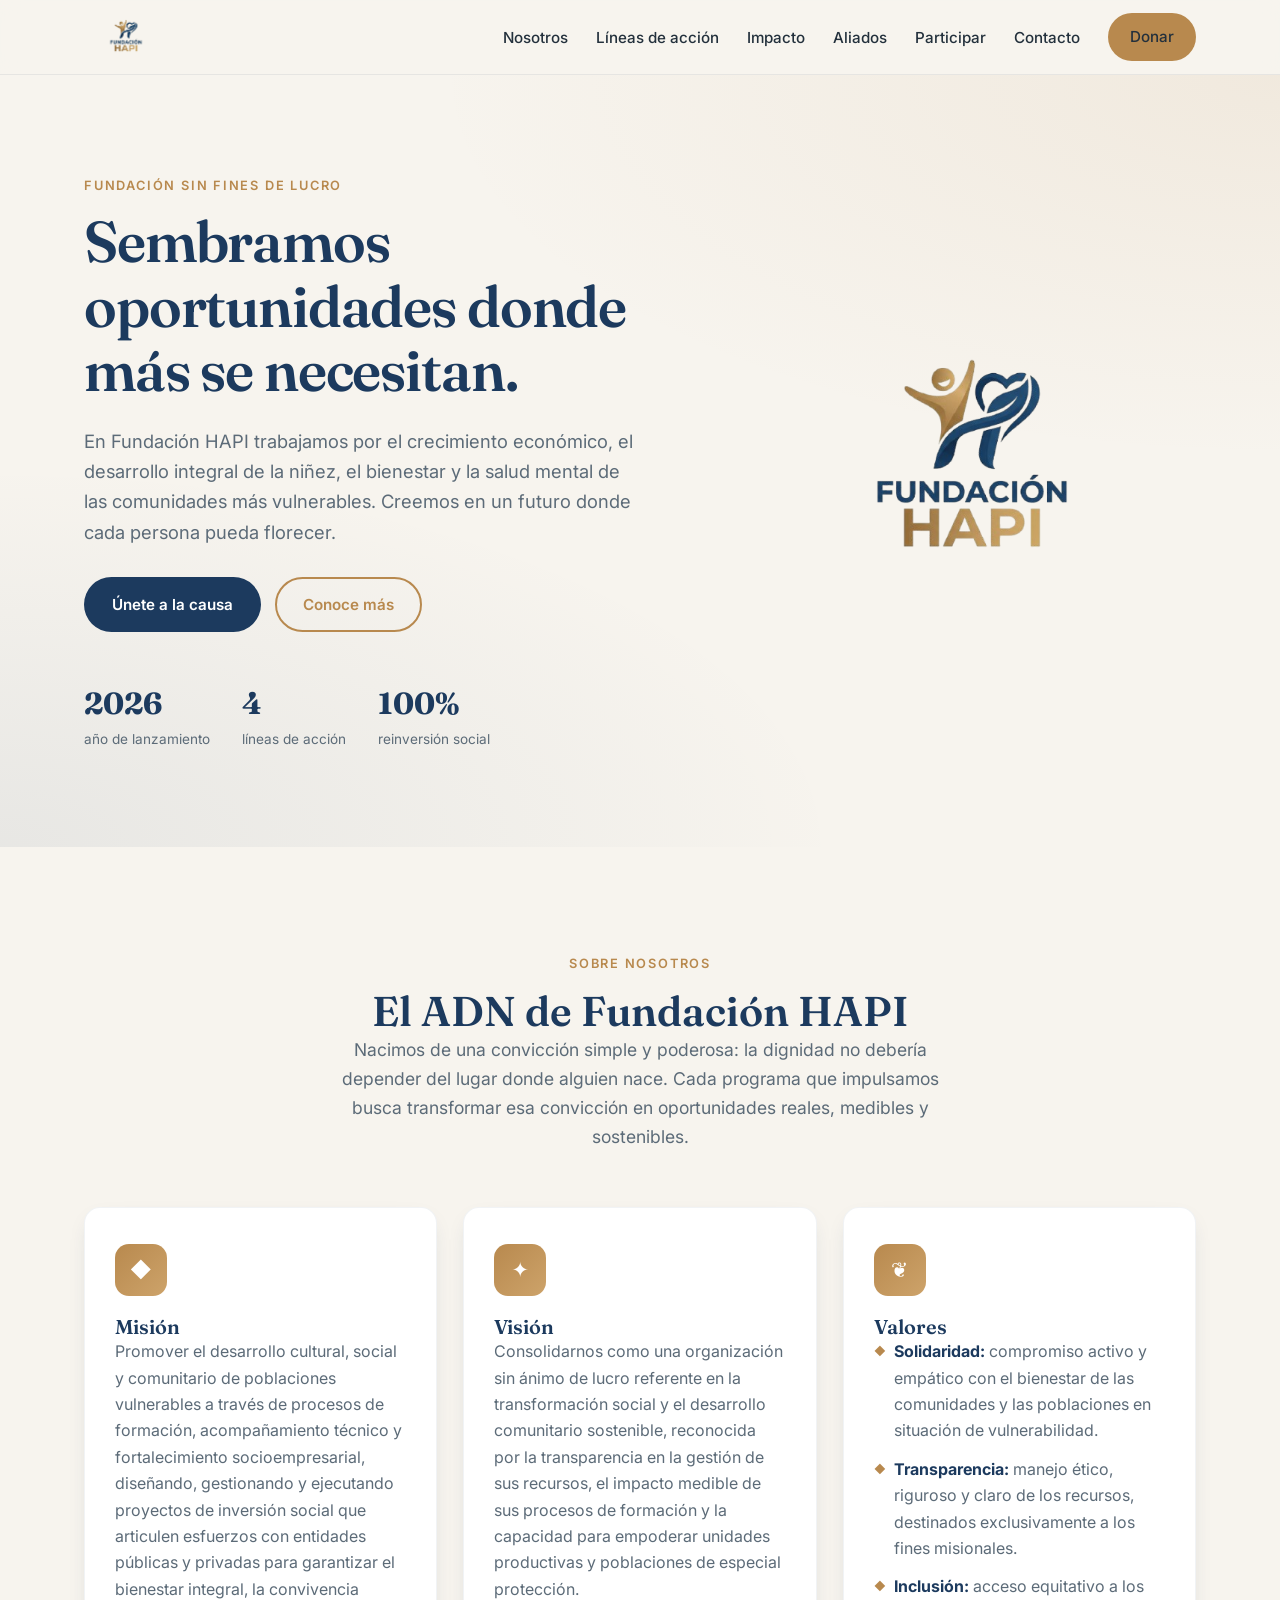
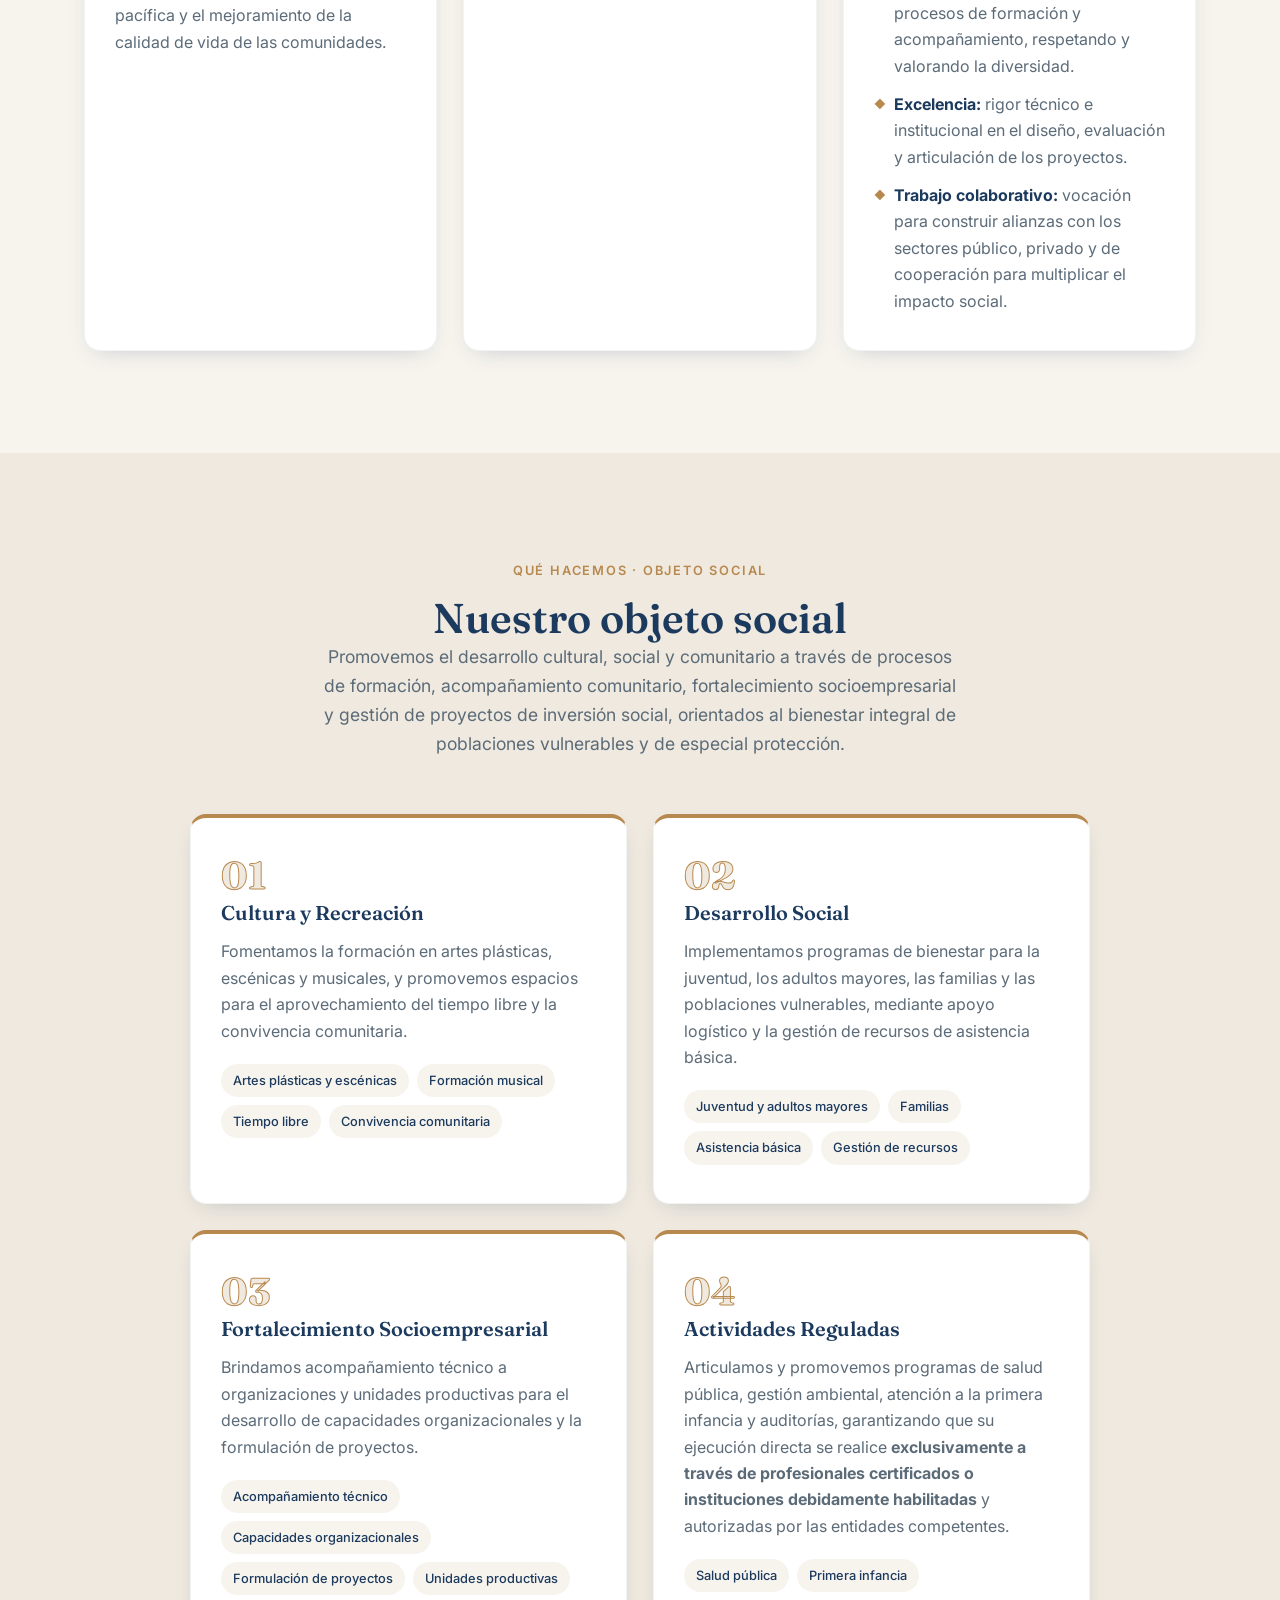
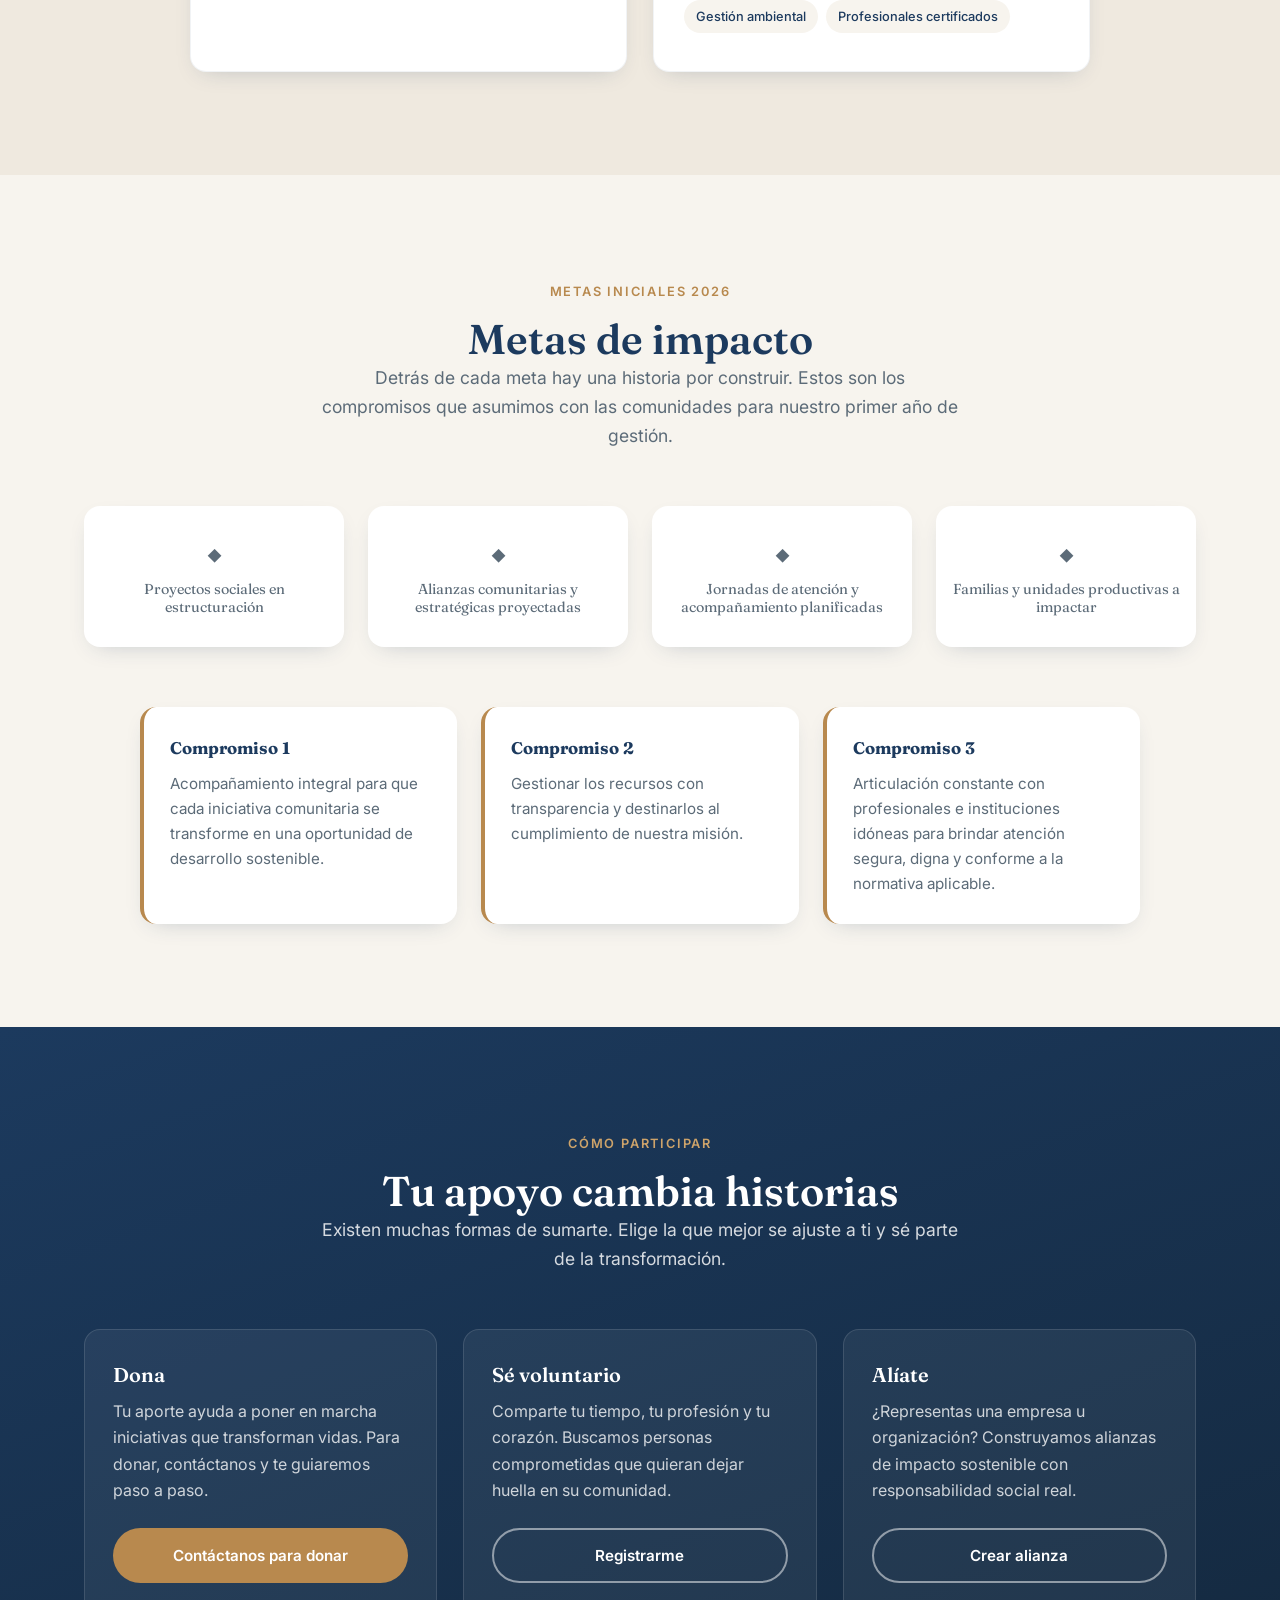
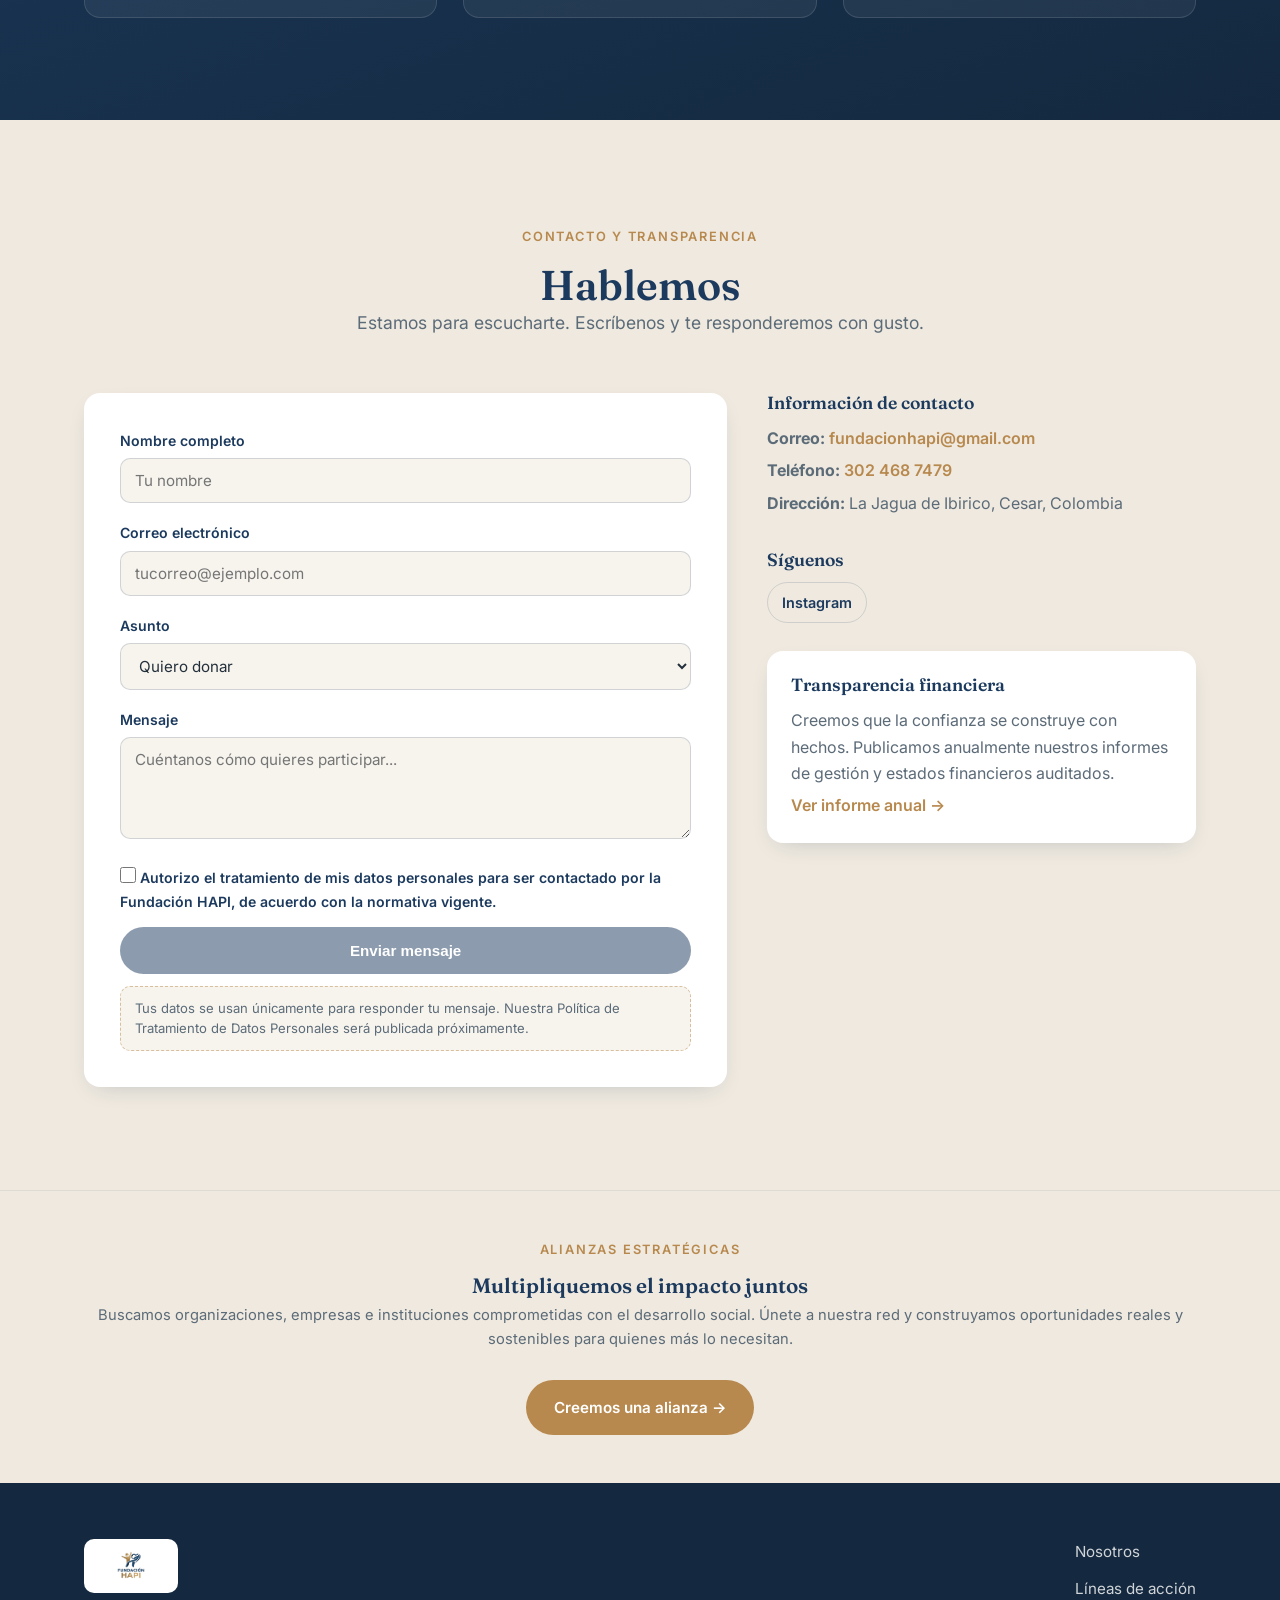
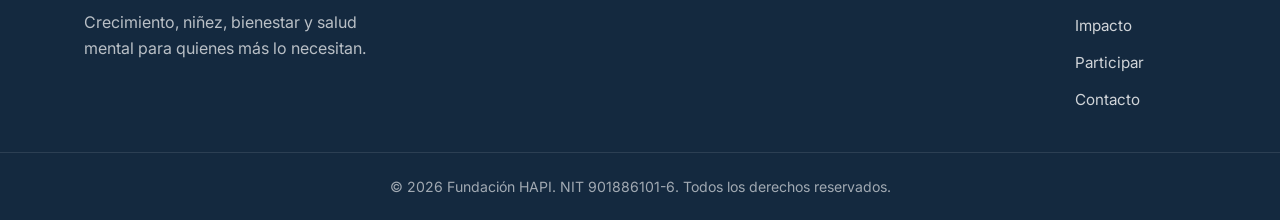
==== index.html @ 80175d39 "Franja legal con NIT; enlaces a politica de datos pausados hasta validacion" ====
<!DOCTYPE html>
<html lang="es">
<head>
  <meta charset="UTF-8" />
  <meta name="viewport" content="width=device-width, initial-scale=1.0" />
  <title>Fundación HAPI — Crecimiento, niñez, integridad y salud mental</title>
  <meta name="description" content="Fundación HAPI impulsa el crecimiento económico, el desarrollo integral infantil, la integridad y la salud mental de las poblaciones más vulnerables." />
  <link rel="icon" type="image/png" href="assets/logo.png" />
  <link rel="preconnect" href="https://fonts.googleapis.com" />
  <link rel="preconnect" href="https://fonts.gstatic.com" crossorigin />
  <link href="https://fonts.googleapis.com/css2?family=Fraunces:opsz,wght@9..144,400;9..144,600;9..144,700&family=Inter:wght@400;500;600;700&display=swap" rel="stylesheet" />
  <link rel="stylesheet" href="styles.css" />
</head>
<body>

  <!-- ===== HEADER / NAV ===== -->
  <header class="site-header" id="top">
    <div class="container nav-wrap">
      <a href="#top" class="brand">
        <img src="assets/logo.png" alt="Fundación HAPI" class="brand-logo" />
      </a>
      <nav class="nav" aria-label="Navegación principal">
        <button class="nav-toggle" aria-label="Abrir menú" aria-expanded="false">
          <span></span><span></span><span></span>
        </button>
        <ul class="nav-list">
          <li><a href="#nosotros">Nosotros</a></li>
          <li><a href="#lineas">Líneas de acción</a></li>
          <li><a href="#impacto">Impacto</a></li>
          <li><a href="#aliados">Aliados</a></li>
          <li><a href="#participar">Participar</a></li>
          <li><a href="#contacto">Contacto</a></li>
          <li><a href="#participar" class="btn btn-gold btn-sm">Donar</a></li>
        </ul>
      </nav>
    </div>
  </header>

  <!-- ===== HERO ===== -->
  <section class="hero">
    <div class="container hero-inner">
      <div class="hero-text">
        <span class="eyebrow">Fundación sin fines de lucro</span>
        <h1>Sembramos oportunidades donde más se necesitan.</h1>
        <p class="hero-sub">
          En Fundación HAPI trabajamos por el crecimiento económico, el desarrollo
          integral de la niñez, el bienestar y la salud mental de las comunidades
          más vulnerables. Creemos en un futuro donde cada persona pueda florecer.
        </p>
        <div class="hero-cta">
          <a href="#participar" class="btn btn-navy">Únete a la causa</a>
          <a href="#lineas" class="btn btn-outline-gold">Conoce más</a>
        </div>
        <div class="hero-badges">
          <div><strong>2026</strong><span>año de lanzamiento</span></div>
          <div><strong>4</strong><span>líneas de acción</span></div>
          <div><strong>100%</strong><span>reinversión social</span></div>
        </div>
      </div>
      <div class="hero-visual">
        <div class="hero-logo-card">
          <img src="assets/logo.png" alt="Logo Fundación HAPI" />
        </div>
      </div>
    </div>
  </section>

  <!-- ===== SOBRE NOSOTROS ===== -->
  <section class="section" id="nosotros">
    <div class="container">
      <div class="section-head">
        <span class="eyebrow">Sobre nosotros</span>
        <h2>El ADN de Fundación HAPI</h2>
        <p class="lead">
          Nacimos de una convicción simple y poderosa: la dignidad no debería depender
          del lugar donde alguien nace. Cada programa que impulsamos busca transformar
          esa convicción en oportunidades reales, medibles y sostenibles.
        </p>
      </div>

      <div class="mv-grid">
        <article class="mv-card">
          <div class="mv-icon">◆</div>
          <h3>Misión</h3>
          <p>
            Promover el desarrollo cultural, social y comunitario de poblaciones
            vulnerables a través de procesos de formación, acompañamiento técnico y
            fortalecimiento socioempresarial, diseñando, gestionando y ejecutando
            proyectos de inversión social que articulen esfuerzos con entidades públicas
            y privadas para garantizar el bienestar integral, la convivencia pacífica y
            el mejoramiento de la calidad de vida de las comunidades.
          </p>
        </article>
        <article class="mv-card">
          <div class="mv-icon">✦</div>
          <h3>Visión</h3>
          <p>
            Consolidarnos como una organización sin ánimo de lucro referente en la
            transformación social y el desarrollo comunitario sostenible, reconocida por
            la transparencia en la gestión de sus recursos, el impacto medible de sus
            procesos de formación y la capacidad para empoderar unidades productivas y
            poblaciones de especial protección.
          </p>
        </article>
        <article class="mv-card">
          <div class="mv-icon">❦</div>
          <h3>Valores</h3>
          <ul class="values-list">
            <li><strong>Solidaridad:</strong> compromiso activo y empático con el bienestar de las comunidades y las poblaciones en situación de vulnerabilidad.</li>
            <li><strong>Transparencia:</strong> manejo ético, riguroso y claro de los recursos, destinados exclusivamente a los fines misionales.</li>
            <li><strong>Inclusión:</strong> acceso equitativo a los procesos de formación y acompañamiento, respetando y valorando la diversidad.</li>
            <li><strong>Excelencia:</strong> rigor técnico e institucional en el diseño, evaluación y articulación de los proyectos.</li>
            <li><strong>Trabajo colaborativo:</strong> vocación para construir alianzas con los sectores público, privado y de cooperación para multiplicar el impacto social.</li>
          </ul>
        </article>
      </div>
    </div>
  </section>

  <!-- ===== LÍNEAS DE ACCIÓN ===== -->
  <section class="section section-alt" id="lineas">
    <div class="container">
      <div class="section-head">
        <span class="eyebrow">Qué hacemos · Objeto social</span>
        <h2>Nuestro objeto social</h2>
        <p class="lead">
          Promovemos el desarrollo cultural, social y comunitario a través de procesos
          de formación, acompañamiento comunitario, fortalecimiento socioempresarial y
          gestión de proyectos de inversión social, orientados al bienestar integral de
          poblaciones vulnerables y de especial protección.
        </p>
      </div>

      <div class="lines-grid lines-grid-2">
        <article class="line-card">
          <div class="line-num">01</div>
          <h3>Cultura y Recreación</h3>
          <p>
            Fomentamos la formación en artes plásticas, escénicas y musicales, y
            promovemos espacios para el aprovechamiento del tiempo libre y la
            convivencia comunitaria.
          </p>
          <ul class="line-tags">
            <li>Artes plásticas y escénicas</li>
            <li>Formación musical</li>
            <li>Tiempo libre</li>
            <li>Convivencia comunitaria</li>
          </ul>
        </article>

        <article class="line-card">
          <div class="line-num">02</div>
          <h3>Desarrollo Social</h3>
          <p>
            Implementamos programas de bienestar para la juventud, los adultos mayores,
            las familias y las poblaciones vulnerables, mediante apoyo logístico y la
            gestión de recursos de asistencia básica.
          </p>
          <ul class="line-tags">
            <li>Juventud y adultos mayores</li>
            <li>Familias</li>
            <li>Asistencia básica</li>
            <li>Gestión de recursos</li>
          </ul>
        </article>

        <article class="line-card">
          <div class="line-num">03</div>
          <h3>Fortalecimiento Socioempresarial</h3>
          <p>
            Brindamos acompañamiento técnico a organizaciones y unidades productivas para
            el desarrollo de capacidades organizacionales y la formulación de proyectos.
          </p>
          <ul class="line-tags">
            <li>Acompañamiento técnico</li>
            <li>Capacidades organizacionales</li>
            <li>Formulación de proyectos</li>
            <li>Unidades productivas</li>
          </ul>
        </article>

        <article class="line-card">
          <div class="line-num">04</div>
          <h3>Actividades Reguladas</h3>
          <p>
            Articulamos y promovemos programas de salud pública, gestión ambiental,
            atención a la primera infancia y auditorías, garantizando que su ejecución
            directa se realice <strong>exclusivamente a través de profesionales
            certificados o instituciones debidamente habilitadas</strong> y autorizadas
            por las entidades competentes.
          </p>
          <ul class="line-tags">
            <li>Salud pública</li>
            <li>Primera infancia</li>
            <li>Gestión ambiental</li>
            <li>Profesionales certificados</li>
          </ul>
        </article>
      </div>

    </div>
  </section>

  <!-- ===== IMPACTO Y TESTIMONIOS ===== -->
  <section class="section" id="impacto">
    <div class="container">
      <div class="section-head">
        <span class="eyebrow">Metas iniciales 2026</span>
        <h2>Metas de impacto</h2>
        <p class="lead">
          Detrás de cada meta hay una historia por construir. Estos son los compromisos
          que asumimos con las comunidades para nuestro primer año de gestión.
        </p>
      </div>

      <div class="metrics goals">
        <div class="metric goal">
          <span class="goal-mark">◆</span>
          <span class="goal-text">Proyectos sociales en estructuración</span>
        </div>
        <div class="metric goal">
          <span class="goal-mark">◆</span>
          <span class="goal-text">Alianzas comunitarias y estratégicas proyectadas</span>
        </div>
        <div class="metric goal">
          <span class="goal-mark">◆</span>
          <span class="goal-text">Jornadas de atención y acompañamiento planificadas</span>
        </div>
        <div class="metric goal">
          <span class="goal-mark">◆</span>
          <span class="goal-text">Familias y unidades productivas a impactar</span>
        </div>
      </div>

      <div class="capacity-grid capacity-grid-3 commit-grid">
        <div class="capacity-card">
          <h4>Compromiso 1</h4>
          <p>Acompañamiento integral para que cada iniciativa comunitaria se transforme en una oportunidad de desarrollo sostenible.</p>
        </div>
        <div class="capacity-card">
          <h4>Compromiso 2</h4>
          <p>Gestionar los recursos con transparencia y destinarlos al cumplimiento de nuestra misión.</p>
        </div>
        <div class="capacity-card">
          <h4>Compromiso 3</h4>
          <p>Articulación constante con profesionales e instituciones idóneas para brindar atención segura, digna y conforme a la normativa aplicable.</p>
        </div>
      </div>
    </div>
  </section>

  <!-- ===== CÓMO PARTICIPAR ===== -->
  <section class="section section-navy" id="participar">
    <div class="container">
      <div class="section-head section-head-light">
        <span class="eyebrow eyebrow-light">Cómo participar</span>
        <h2>Tu apoyo cambia historias</h2>
        <p class="lead lead-light">
          Existen muchas formas de sumarte. Elige la que mejor se ajuste a ti y sé
          parte de la transformación.
        </p>
      </div>

      <div class="participate-grid">
        <article class="part-card">
          <h3>Dona</h3>
          <p>Tu aporte ayuda a poner en marcha iniciativas que transforman vidas. Para donar, contáctanos y te guiaremos paso a paso.</p>
          <a href="#contacto" class="btn btn-gold btn-block">Contáctanos para donar</a>
        </article>
        <article class="part-card">
          <h3>Sé voluntario</h3>
          <p>Comparte tu tiempo, tu profesión y tu corazón. Buscamos personas comprometidas que quieran dejar huella en su comunidad.</p>
          <a href="#contacto" class="btn btn-outline-light btn-block">Registrarme</a>
        </article>
        <article class="part-card">
          <h3>Alíate</h3>
          <p>¿Representas una empresa u organización? Construyamos alianzas de impacto sostenible con responsabilidad social real.</p>
          <a href="#contacto" class="btn btn-outline-light btn-block">Crear alianza</a>
        </article>
      </div>
    </div>
  </section>

  <!-- ===== CONTACTO Y TRANSPARENCIA ===== -->
  <section class="section section-alt" id="contacto">
    <div class="container">
      <div class="section-head">
        <span class="eyebrow">Contacto y transparencia</span>
        <h2>Hablemos</h2>
        <p class="lead">
          Estamos para escucharte. Escríbenos y te responderemos con gusto.
        </p>
      </div>

      <div class="contact-grid">
        <form class="contact-form" id="contactForm" action="https://formsubmit.co/fundacionhapi@gmail.com" method="POST" onsubmit="return handleSubmit(event)">
          <input type="hidden" name="_subject" value="Nuevo mensaje desde fundacionhapi.com" />
          <input type="hidden" name="_captcha" value="false" />
          <input type="hidden" name="_template" value="table" />
          <div class="field">
            <label for="nombre">Nombre completo</label>
            <input type="text" id="nombre" name="nombre" required placeholder="Tu nombre" />
          </div>
          <div class="field">
            <label for="email">Correo electrónico</label>
            <input type="email" id="email" name="email" required placeholder="tucorreo@ejemplo.com" />
          </div>
          <div class="field">
            <label for="asunto">Asunto</label>
            <select id="asunto" name="asunto">
              <option>Quiero donar</option>
              <option>Quiero ser voluntario</option>
              <option>Propuesta de alianza</option>
              <option>Información general</option>
            </select>
          </div>
          <div class="field">
            <label for="mensaje">Mensaje</label>
            <textarea id="mensaje" name="mensaje" rows="4" required placeholder="Cuéntanos cómo quieres participar..."></textarea>
          </div>
          <div class="field consent">
            <label class="consent-label">
              <input type="checkbox" id="acepto" name="acepto" required />
              <span>Autorizo el tratamiento de mis datos personales para ser contactado por la Fundación HAPI, de acuerdo con la normativa vigente.</span>
            </label>
          </div>
          <button type="submit" id="submitBtn" class="btn btn-navy btn-block" disabled>Enviar mensaje</button>
          <p class="policy-pending">Tus datos se usan únicamente para responder tu mensaje. Nuestra Política de Tratamiento de Datos Personales será publicada próximamente.</p>
          <p class="form-note" id="formNote" hidden>¡Gracias! Hemos recibido tu mensaje y te contactaremos pronto.</p>
        </form>

        <aside class="contact-info">
          <div class="info-block">
            <h3>Información de contacto</h3>
            <p><strong>Correo:</strong> <a href="mailto:fundacionhapi@gmail.com" class="link-gold">fundacionhapi@gmail.com</a></p>
            <p><strong>Teléfono:</strong> <a href="tel:+573024687479" class="link-gold">302 468 7479</a></p>
            <p><strong>Dirección:</strong> La Jagua de Ibirico, Cesar, Colombia</p>
          </div>
          <div class="info-block">
            <h3>Síguenos</h3>
            <div class="social">
              <a href="https://www.instagram.com/fundacion.hapi" target="_blank" rel="noopener" aria-label="Instagram">Instagram</a>
            </div>
          </div>
          <div class="info-block info-transparency">
            <h3>Transparencia financiera</h3>
            <p>Creemos que la confianza se construye con hechos. Publicamos anualmente nuestros informes de gestión y estados financieros auditados.</p>
            <a href="#" class="link-gold">Ver informe anual →</a>
          </div>
        </aside>
      </div>
    </div>
  </section>

  <!-- ===== ALIADOS ===== -->
  <section class="allies" id="aliados">
    <div class="container">
      <div class="allies-head">
        <span class="eyebrow">Alianzas estratégicas</span>
        <h2>Multipliquemos el impacto juntos</h2>
        <p>Buscamos organizaciones, empresas e instituciones comprometidas con el desarrollo social. Únete a nuestra red y construyamos oportunidades reales y sostenibles para quienes más lo necesitan.</p>
      </div>

      <div class="allies-invite-cta">
        <a href="#contacto" class="btn btn-gold">Creemos una alianza →</a>
      </div>

      <!--
        ===== FASE 2 · RED DE ALIADOS =====
        Activar SOLO cuando exista al menos un convenio formalizado con autorización de
        uso de marca por escrito. Para activar: (1) borra este comentario dejando el
        contenido visible, (2) en .allies-head restaura antetítulo "Alianzas e inversiones",
        título "Organizaciones aliadas" y el subtítulo descriptivo, (3) elimina el bloque
        .allies-invite-cta de arriba.

      <div class="allies-row">
        <a class="ally" href="https://www.instagram.com/inversionesfinted" target="_blank" rel="noopener">
          <div class="ally-logo"><img src="assets/finted.png" alt="Inversiones Finted" /></div>
          <span class="ally-name">Inversiones Finted</span>
          <span class="ally-role">Inversión y sostenibilidad financiera</span>
        </a>
        <div class="ally">
          <div class="ally-logo"><img src="assets/ninos-triunfantes.png" alt="Asociación Niños Triunfantes" /></div>
          <span class="ally-name">Asociación Niños Triunfantes</span>
          <span class="ally-role">Protección y desarrollo de la niñez</span>
        </div>
        <a class="ally" href="https://www.instagram.com/dilubioproducciones" target="_blank" rel="noopener">
          <div class="ally-logo"><img src="assets/dilubio.png" alt="Dilubio Producciones" /></div>
          <span class="ally-name">Dilubio Producciones</span>
          <span class="ally-role">Producción audiovisual</span>
        </a>
      </div>

      <p class="allies-cta">¿Tu empresa quiere ser parte? <a href="#contacto" class="link-gold">Creemos una alianza →</a></p>
      -->

    </div>
  </section>

  <!-- ===== FOOTER ===== -->
  <footer class="site-footer">
    <div class="container footer-inner">
      <div class="footer-brand">
        <img src="assets/logo.png" alt="Fundación HAPI" class="footer-logo" />
        <p>Crecimiento, niñez, bienestar y salud mental para quienes más lo necesitan.</p>
      </div>
      <div class="footer-links">
        <a href="#nosotros">Nosotros</a>
        <a href="#lineas">Líneas de acción</a>
        <a href="#impacto">Impacto</a>
        <a href="#participar">Participar</a>
        <a href="#contacto">Contacto</a>
      </div>
    </div>
    <div class="footer-bottom">
      <div class="container">
        <p>© <span id="year"></span> Fundación HAPI. NIT 901886101-6. Todos los derechos reservados.</p>
      </div>
    </div>
  </footer>

  <script src="script.js"></script>
</body>
</html>
---- styles.css ----
/* ===== Fundación HAPI — Hoja de estilos ===== */
:root {
  --navy: #1c3a5e;
  --navy-deep: #14293f;
  --gold: #b8894e;
  --gold-light: #cda36a;
  --cream: #f7f4ee;
  --cream-alt: #efe9df;
  --ink: #23303c;
  --muted: #5c6b78;
  --white: #ffffff;
  --radius: 16px;
  --radius-sm: 10px;
  --shadow: 0 18px 45px -20px rgba(28, 58, 94, 0.35);
  --shadow-sm: 0 8px 24px -12px rgba(28, 58, 94, 0.28);
  --max: 1160px;
  --sans: 'Inter', system-ui, sans-serif;
  --serif: 'Fraunces', Georgia, serif;
}

* { box-sizing: border-box; margin: 0; padding: 0; }
html { scroll-behavior: smooth; }
body {
  font-family: var(--sans);
  color: var(--ink);
  background: var(--cream);
  line-height: 1.65;
  -webkit-font-smoothing: antialiased;
}
img { max-width: 100%; display: block; }
a { color: inherit; text-decoration: none; }
.container { width: 100%; max-width: var(--max); margin: 0 auto; padding: 0 24px; }

/* ===== Tipografía ===== */
h1, h2, h3 { font-family: var(--serif); line-height: 1.12; color: var(--navy); font-weight: 600; }
h1 { font-size: clamp(2.2rem, 5vw, 3.6rem); letter-spacing: -0.02em; }
h2 { font-size: clamp(1.8rem, 3.5vw, 2.6rem); }
h3 { font-size: 1.25rem; }
.eyebrow {
  display: inline-block; font-family: var(--sans); font-weight: 600;
  font-size: 0.8rem; letter-spacing: 0.14em; text-transform: uppercase;
  color: var(--gold); margin-bottom: 14px;
}
.eyebrow-light { color: var(--gold-light); }
.lead { font-size: 1.1rem; color: var(--muted); max-width: 640px; margin: 0 auto; }
.lead-light { color: rgba(255,255,255,0.82); }

/* ===== Botones ===== */
.btn {
  display: inline-flex; align-items: center; justify-content: center; gap: 8px;
  padding: 13px 26px; border-radius: 999px; font-weight: 600; font-size: 0.95rem;
  cursor: pointer; border: 2px solid transparent; transition: transform .15s ease, box-shadow .2s ease, background .2s ease;
}
.btn:hover { transform: translateY(-2px); }
.btn-sm { padding: 9px 20px; font-size: 0.88rem; }
.btn-block { width: 100%; }
.btn-navy { background: var(--navy); color: #fff; }
.btn-navy:hover { background: var(--navy-deep); box-shadow: var(--shadow-sm); }
.btn-gold { background: var(--gold); color: #fff; }
.btn-gold:hover { background: var(--gold-light); box-shadow: var(--shadow-sm); }
.btn-outline-light { background: transparent; color: #fff; border-color: rgba(255,255,255,0.5); }
.btn-outline-light:hover { background: rgba(255,255,255,0.1); border-color: #fff; }
.btn-outline-gold { background: transparent; color: var(--gold); border-color: var(--gold); }
.btn-outline-gold:hover { background: rgba(184,137,78,0.1); border-color: var(--gold-light); color: var(--gold-light); }

/* ===== Header ===== */
.site-header {
  position: sticky; top: 0; z-index: 50;
  background: rgba(247, 244, 238, 0.9); backdrop-filter: blur(10px);
  border-bottom: 1px solid rgba(28,58,94,0.08);
}
.nav-wrap { display: flex; align-items: center; justify-content: space-between; height: 74px; }
.brand-logo { height: 46px; width: auto; }
.nav-list { list-style: none; display: flex; align-items: center; gap: 28px; }
.nav-list a { font-weight: 500; font-size: 0.95rem; color: var(--ink); transition: color .2s; }
.nav-list a:hover { color: var(--gold); }
.nav-toggle { display: none; flex-direction: column; gap: 5px; background: none; border: none; cursor: pointer; padding: 8px; }
.nav-toggle span { width: 24px; height: 2px; background: var(--navy); border-radius: 2px; transition: .3s; }

/* ===== Hero ===== */
.hero { padding: clamp(48px, 8vw, 96px) 0; background:
  radial-gradient(120% 90% at 100% 0%, rgba(184,137,78,0.10), transparent 55%),
  radial-gradient(120% 90% at 0% 100%, rgba(28,58,94,0.07), transparent 55%),
  var(--cream); }
.hero-inner { display: grid; grid-template-columns: 1.15fr 0.85fr; gap: 56px; align-items: center; }
.hero-sub { font-size: 1.15rem; color: var(--muted); margin: 22px 0 30px; max-width: 560px; }
.hero-cta { display: flex; gap: 14px; flex-wrap: wrap; }
.hero-badges { display: flex; gap: 32px; margin-top: 46px; flex-wrap: wrap; }
.hero-badges div { display: flex; flex-direction: column; }
.hero-badges strong { font-family: var(--serif); font-size: 1.9rem; color: var(--navy); }
.hero-badges span { font-size: 0.85rem; color: var(--muted); }
.hero-logo-card {
  background: transparent; padding: 10px; display: grid; place-items: center;
}
.hero-logo-card img { width: 118%; max-width: 118%; height: auto; }

/* ===== Secciones ===== */
.section { padding: clamp(56px, 8vw, 104px) 0; }
.section-alt { background: var(--cream-alt); }
.section-head { text-align: center; max-width: 760px; margin: 0 auto 56px; }
.section-head-light h2 { color: #fff; }

/* ===== Misión / Visión / Valores ===== */
.mv-grid { display: grid; grid-template-columns: repeat(3, 1fr); gap: 26px; }
.mv-card {
  background: #fff; border-radius: var(--radius); padding: 36px 30px;
  box-shadow: var(--shadow-sm); border: 1px solid rgba(28,58,94,0.06);
  transition: transform .2s ease;
}
.mv-card:hover { transform: translateY(-4px); }
.mv-icon {
  width: 52px; height: 52px; border-radius: 14px; display: grid; place-items: center;
  background: linear-gradient(135deg, var(--gold), var(--gold-light)); color: #fff;
  font-size: 1.3rem; margin-bottom: 20px;
}
.mv-card p { color: var(--muted); }
.values-list { list-style: none; display: flex; flex-direction: column; gap: 12px; }
.values-list li { color: var(--muted); padding-left: 20px; position: relative; }
.values-list li::before { content: '◆'; position: absolute; left: 0; color: var(--gold); font-size: 0.7rem; top: 4px; }
.values-list strong { color: var(--navy); }

/* ===== Líneas de acción ===== */
.lines-grid { display: grid; grid-template-columns: repeat(3, 1fr); gap: 26px; }
.lines-grid-2 { grid-template-columns: repeat(2, 1fr); max-width: 900px; margin: 0 auto; }
.line-card {
  background: #fff; border-radius: var(--radius); padding: 38px 30px;
  border: 1px solid rgba(28,58,94,0.06); box-shadow: var(--shadow-sm);
  border-top: 4px solid var(--gold); transition: transform .2s ease;
}
.line-card:hover { transform: translateY(-4px); }
.line-num { font-family: var(--serif); font-size: 2.4rem; color: var(--cream-alt); font-weight: 700; line-height: 1; margin-bottom: 8px; -webkit-text-stroke: 1px var(--gold); }
.line-card p { color: var(--muted); margin: 14px 0 20px; }
.line-tags { list-style: none; display: flex; flex-wrap: wrap; gap: 8px; }
.line-tags li { background: var(--cream); color: var(--navy); font-size: 0.8rem; font-weight: 500; padding: 6px 12px; border-radius: 999px; }

/* Capacidad jurídica/financiera */
.capacity { margin-top: 48px; }
.capacity-head { text-align: center; margin-bottom: 26px; }
.capacity-head h3 { font-size: 1.4rem; }
.capacity-grid { display: grid; grid-template-columns: repeat(2, 1fr); gap: 24px; max-width: 900px; margin: 0 auto; }
.capacity-grid-4 { grid-template-columns: repeat(4, 1fr); max-width: 1100px; }
.capacity-grid-3 { grid-template-columns: repeat(3, 1fr); max-width: 1000px; }
.commit-grid { margin-top: 26px; }
.goal { display: flex; flex-direction: column; align-items: center; justify-content: flex-start; gap: 4px; }
.goal-mark { font-size: 1.4rem; color: var(--gold); }
.goal-text { font-family: var(--serif); color: var(--navy); font-size: 1.05rem; line-height: 1.3; }
.capacity-card { background: #fff; border-radius: var(--radius); padding: 28px 26px; box-shadow: var(--shadow-sm); border-left: 4px solid var(--gold); }
.capacity-card h4 { font-family: var(--serif); color: var(--navy); font-size: 1.05rem; margin-bottom: 8px; }
.capacity-card p { color: var(--muted); font-size: 0.95rem; }
.capacity-card strong { color: var(--navy); }
@media (max-width: 900px) { .lines-grid-2, .capacity-grid-4 { grid-template-columns: 1fr 1fr; } }
@media (max-width: 640px) { .capacity-grid, .lines-grid-2, .capacity-grid-4 { grid-template-columns: 1fr; } }

/* ===== Métricas ===== */
.metrics { display: grid; grid-template-columns: repeat(4, 1fr); gap: 24px; margin-bottom: 60px; }
.metric { text-align: center; padding: 30px 16px; background: #fff; border-radius: var(--radius); box-shadow: var(--shadow-sm); }
.metric strong { display: block; font-family: var(--serif); font-size: 2.8rem; color: var(--gold); line-height: 1; }
.metric span { font-size: 0.9rem; color: var(--muted); margin-top: 8px; display: block; }

/* ===== Testimonios ===== */
.testimonials { display: grid; grid-template-columns: repeat(3, 1fr); gap: 26px; }
.testimonial { background: #fff; border-radius: var(--radius); padding: 32px; box-shadow: var(--shadow-sm); border-left: 4px solid var(--navy); }
.testimonial p { font-family: var(--serif); font-size: 1.08rem; color: var(--ink); font-style: italic; }
.testimonial footer { margin-top: 16px; font-size: 0.9rem; color: var(--gold); font-weight: 600; }

/* ===== Sección Navy (Participar) ===== */
.section-navy { background: linear-gradient(160deg, var(--navy), var(--navy-deep)); color: #fff; }
.participate-grid { display: grid; grid-template-columns: repeat(3, 1fr); gap: 26px; }
.part-card { background: rgba(255,255,255,0.06); border: 1px solid rgba(255,255,255,0.12); border-radius: var(--radius); padding: 34px 28px; }
.part-card h3 { color: #fff; margin-bottom: 12px; }
.part-card p { color: rgba(255,255,255,0.78); margin-bottom: 24px; }

/* ===== Aliados (franja discreta al pie) ===== */
.allies { padding: 44px 0 48px; background: var(--cream-alt); border-top: 1px solid rgba(28,58,94,0.08); }
.allies-head { text-align: center; margin-bottom: 28px; }
.allies-head h2 { font-size: 1.3rem; }
.allies-head p { color: var(--muted); margin-top: 6px; font-size: 0.92rem; }
.allies-row { display: flex; justify-content: center; align-items: flex-start; flex-wrap: wrap; gap: 40px; }
.ally { display: flex; flex-direction: column; align-items: center; text-align: center; max-width: 200px; transition: transform .2s ease; }
.ally:hover { transform: translateY(-4px); }
.ally-logo { background: transparent; padding: 0; width: 130px; height: 110px; display: grid; place-items: center; }
.ally-logo img { max-width: 100%; max-height: 100%; width: auto; object-fit: contain; }
.ally-name { font-weight: 600; color: var(--navy); margin-top: 10px; font-size: 0.9rem; }
.ally-role { font-size: 0.78rem; color: var(--muted); margin-top: 1px; }
.allies-cta { text-align: center; margin-top: 30px; font-size: 0.92rem; color: var(--muted); }
.allies-invite-cta { text-align: center; margin-top: 8px; }

/* ===== Contacto ===== */
.contact-grid { display: grid; grid-template-columns: 1.2fr 0.8fr; gap: 40px; }
.contact-form { background: #fff; padding: 36px; border-radius: var(--radius); box-shadow: var(--shadow-sm); }
.field { margin-bottom: 18px; }
.field label { display: block; font-size: 0.88rem; font-weight: 600; color: var(--navy); margin-bottom: 6px; }
.field input, .field select, .field textarea {
  width: 100%; padding: 12px 14px; border: 1px solid rgba(28,58,94,0.18);
  border-radius: var(--radius-sm); font-family: var(--sans); font-size: 0.95rem; color: var(--ink); background: var(--cream);
  transition: border .2s, box-shadow .2s;
}
.field input:focus, .field select:focus, .field textarea:focus {
  outline: none; border-color: var(--gold); box-shadow: 0 0 0 3px rgba(184,137,78,0.15); background: #fff;
}
.form-note { margin-top: 14px; color: var(--navy); font-weight: 600; text-align: center; }
.consent { margin-bottom: 14px; }
.consent-label { display: flex; align-items: flex-start; gap: 10px; font-size: 0.88rem; color: var(--muted); cursor: default; }
.consent-label input { margin-top: 3px; width: 16px; height: 16px; flex-shrink: 0; accent-color: var(--gold); }
.btn:disabled { opacity: 0.5; cursor: not-allowed; transform: none; }
.policy-pending { margin-top: 12px; font-size: 0.82rem; color: var(--muted); line-height: 1.5; background: var(--cream); border: 1px dashed rgba(184,137,78,0.5); border-radius: var(--radius-sm); padding: 12px 14px; }
.contact-info { display: flex; flex-direction: column; gap: 28px; }
.info-block h3 { font-size: 1.1rem; margin-bottom: 12px; }
.info-block p { color: var(--muted); margin-bottom: 6px; }
.social { display: flex; gap: 14px; flex-wrap: wrap; }
.social a { color: var(--navy); font-weight: 600; font-size: 0.9rem; padding: 8px 14px; border: 1px solid rgba(28,58,94,0.15); border-radius: 999px; transition: .2s; }
.social a:hover { background: var(--navy); color: #fff; }
.info-transparency { background: #fff; padding: 24px; border-radius: var(--radius); box-shadow: var(--shadow-sm); }
.link-gold { color: var(--gold); font-weight: 600; }

/* ===== Página legal ===== */
.legal { max-width: 820px; margin: 0 auto; }
.legal-title { font-size: clamp(1.8rem, 4vw, 2.6rem); margin: 8px 0 20px; }
.legal-draft { background: rgba(184,137,78,0.10); border: 1px dashed rgba(184,137,78,0.5); border-radius: var(--radius-sm); padding: 14px 16px; color: var(--ink); font-size: 0.92rem; }
.legal-updated { color: var(--muted); font-size: 0.85rem; margin: 14px 0 30px; }
.legal h2 { font-size: 1.25rem; margin: 30px 0 10px; }
.legal p { color: var(--ink); margin-bottom: 12px; }
.legal ul { margin: 0 0 16px 20px; color: var(--ink); }
.legal li { margin-bottom: 8px; }
.legal strong { color: var(--navy); }
.legal-back { margin-top: 34px; }

/* ===== Footer ===== */
.site-footer { background: var(--navy-deep); color: #fff; padding-top: 56px; }
.footer-inner { display: flex; justify-content: space-between; gap: 40px; flex-wrap: wrap; padding-bottom: 40px; }
.footer-logo { height: 54px; background: #fff; padding: 8px 12px; border-radius: 10px; margin-bottom: 16px; }
.footer-brand p { color: rgba(255,255,255,0.7); max-width: 320px; }
.footer-links { display: flex; flex-direction: column; gap: 12px; }
.footer-links a { color: rgba(255,255,255,0.8); font-size: 0.95rem; transition: color .2s; }
.footer-links a:hover { color: var(--gold-light); }
.footer-bottom { border-top: 1px solid rgba(255,255,255,0.1); padding: 22px 0; }
.footer-bottom p { color: rgba(255,255,255,0.6); font-size: 0.88rem; text-align: center; }
.footer-policy { color: rgba(255,255,255,0.75); text-decoration: underline; }
.footer-policy:hover { color: var(--gold-light); }

/* ===== Responsive ===== */
@media (max-width: 900px) {
  .hero-inner { grid-template-columns: 1fr; }
  .hero-visual { order: -1; max-width: 380px; }
  .hero-logo-card img { width: 100%; max-width: 100%; }
  .mv-grid, .lines-grid, .metrics, .testimonials, .participate-grid { grid-template-columns: 1fr 1fr; }
  .contact-grid { grid-template-columns: 1fr; }
}
@media (max-width: 640px) {
  .nav-toggle { display: flex; }
  .nav-list {
    position: absolute; top: 74px; right: 0; left: 0; flex-direction: column; align-items: flex-start;
    background: var(--cream); padding: 18px 24px; gap: 16px; border-bottom: 1px solid rgba(28,58,94,0.1);
    box-shadow: var(--shadow-sm); display: none;
  }
  .nav-list.open { display: flex; }
  .mv-grid, .lines-grid, .metrics, .testimonials, .participate-grid, .allies-grid { grid-template-columns: 1fr; }
  .hero-badges { gap: 22px; }
}
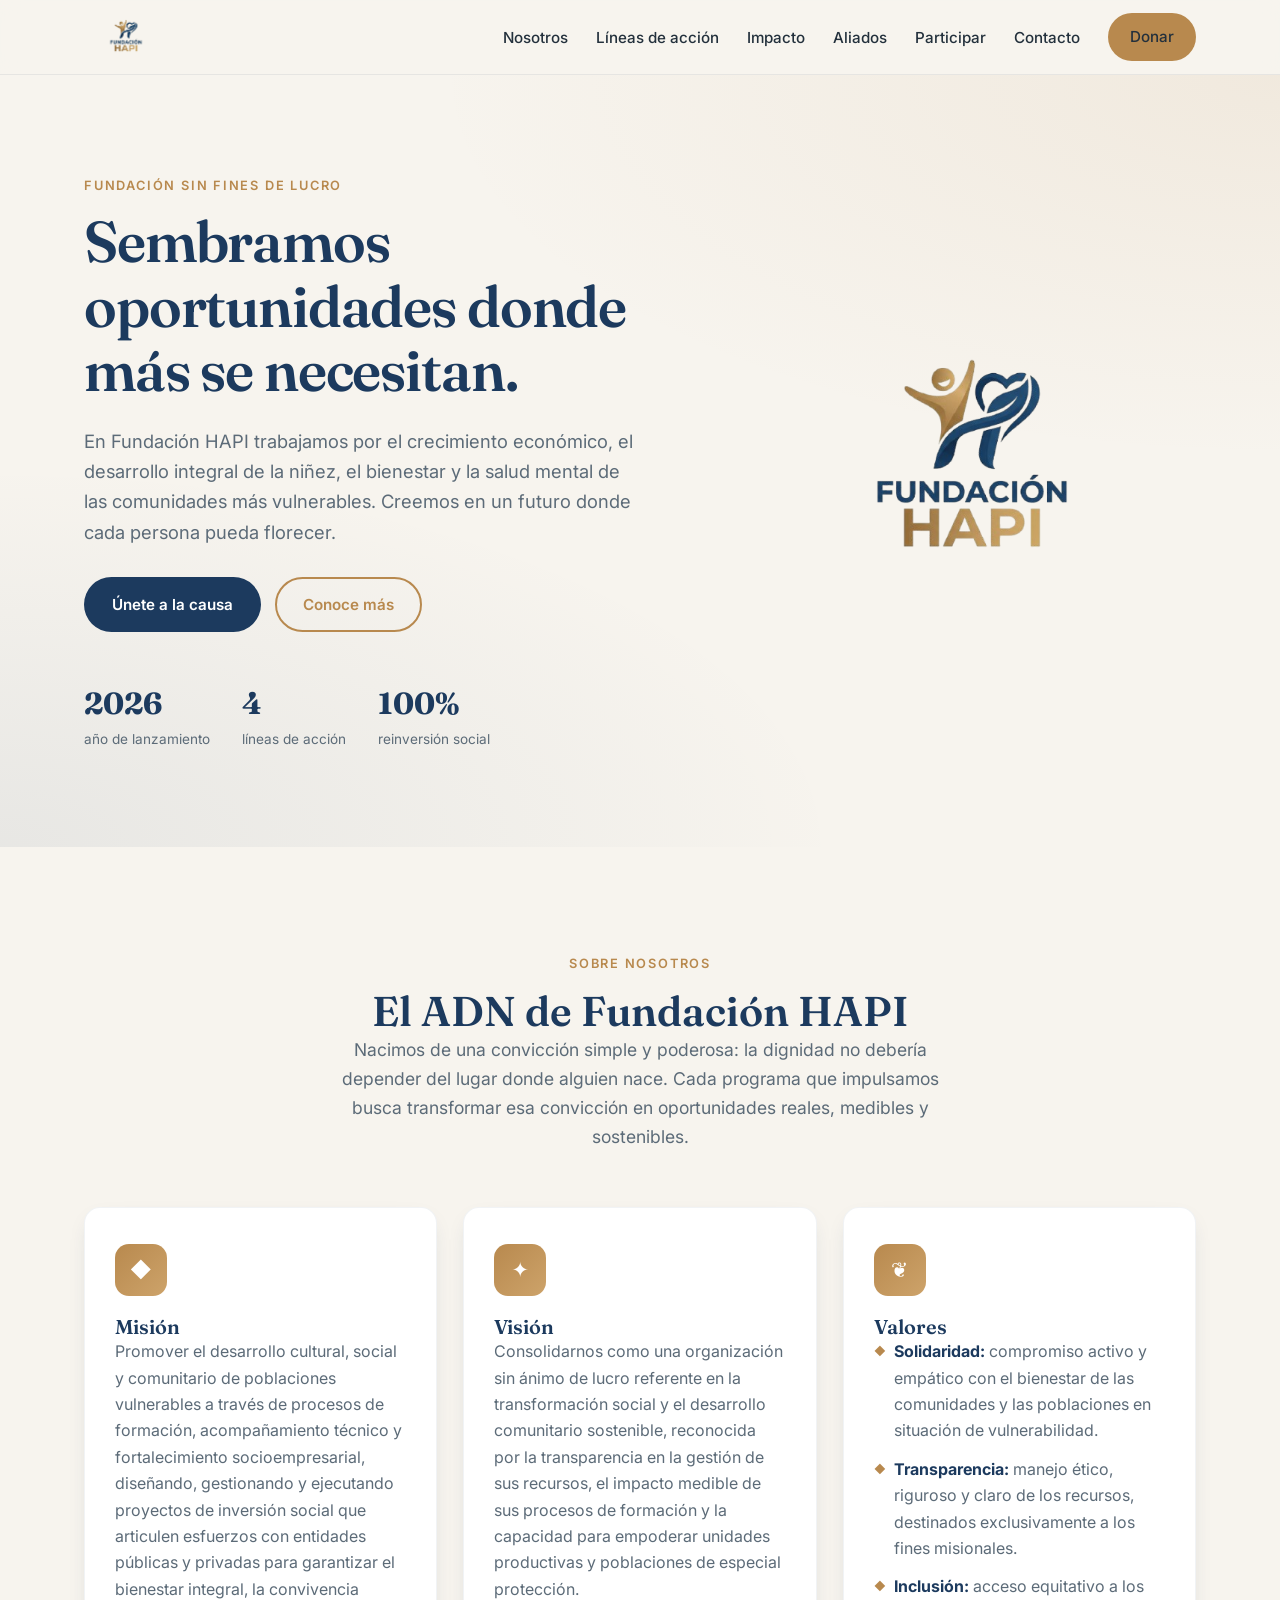
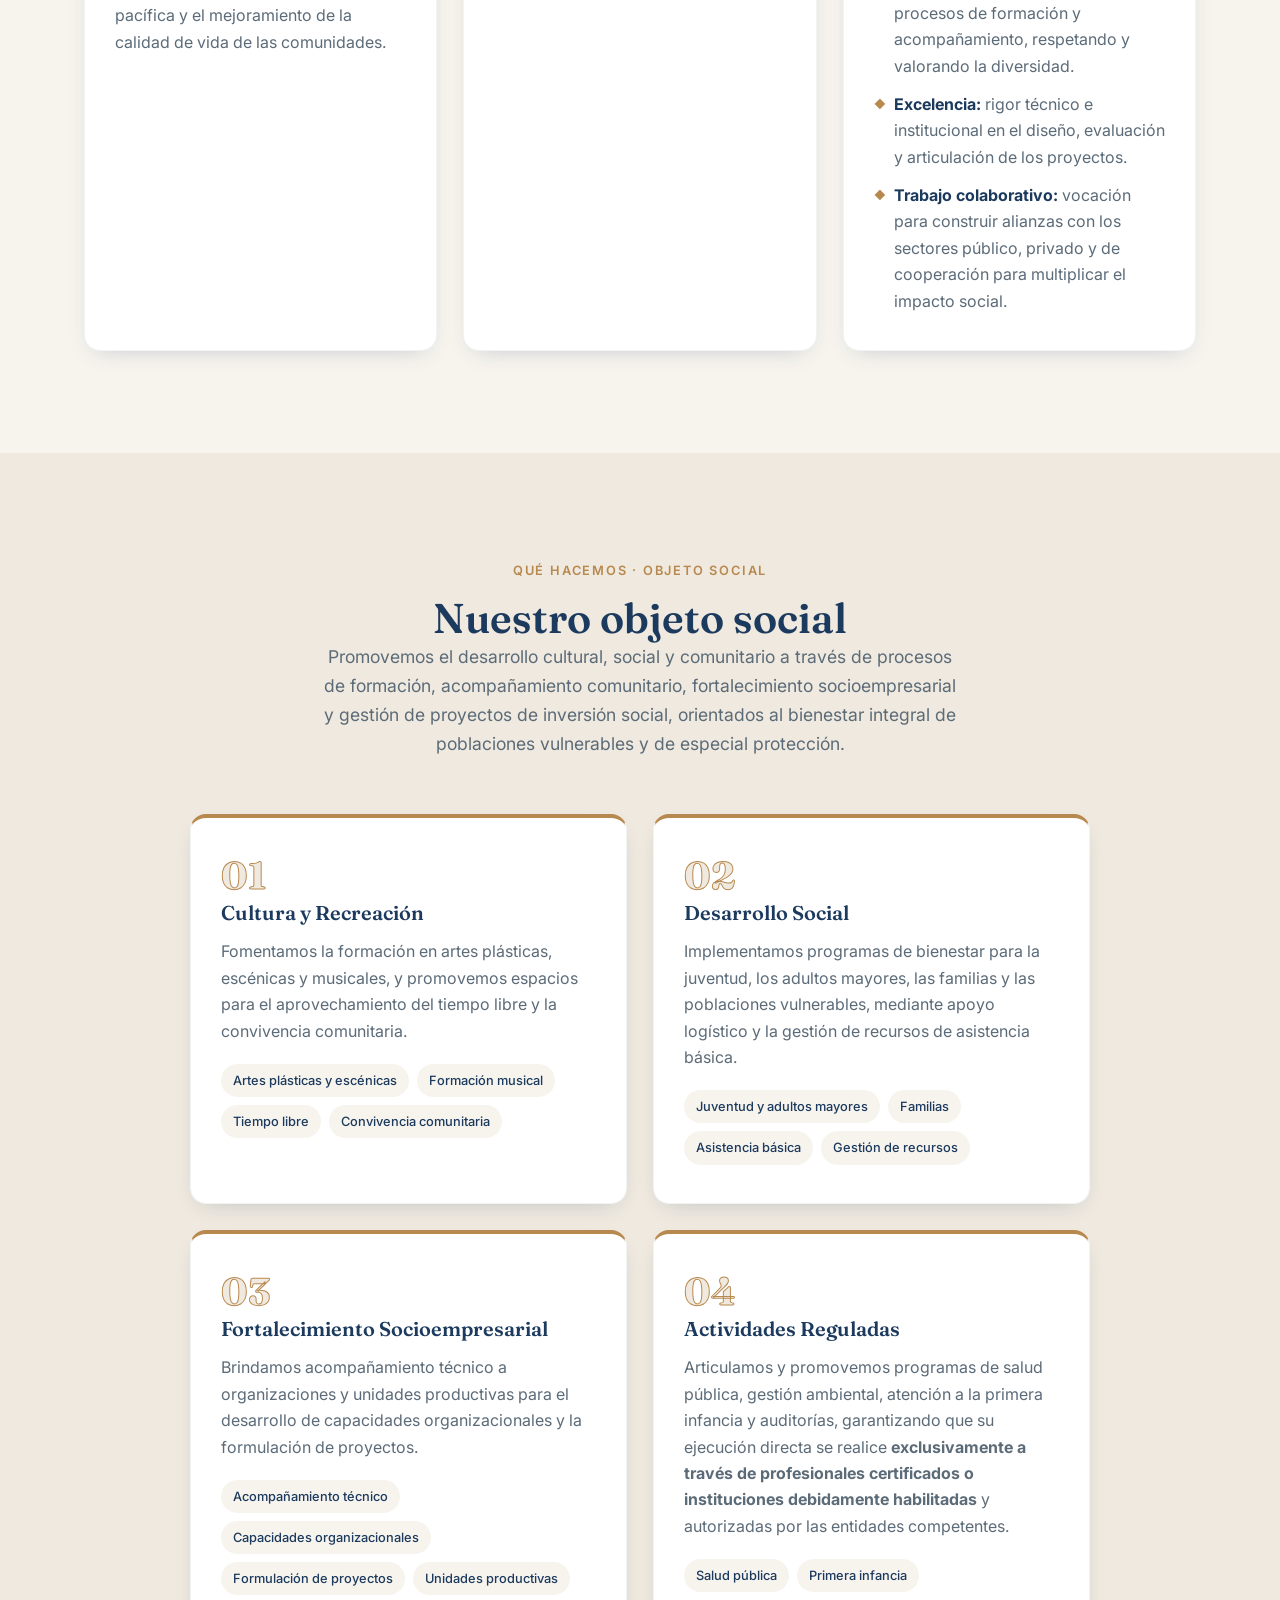
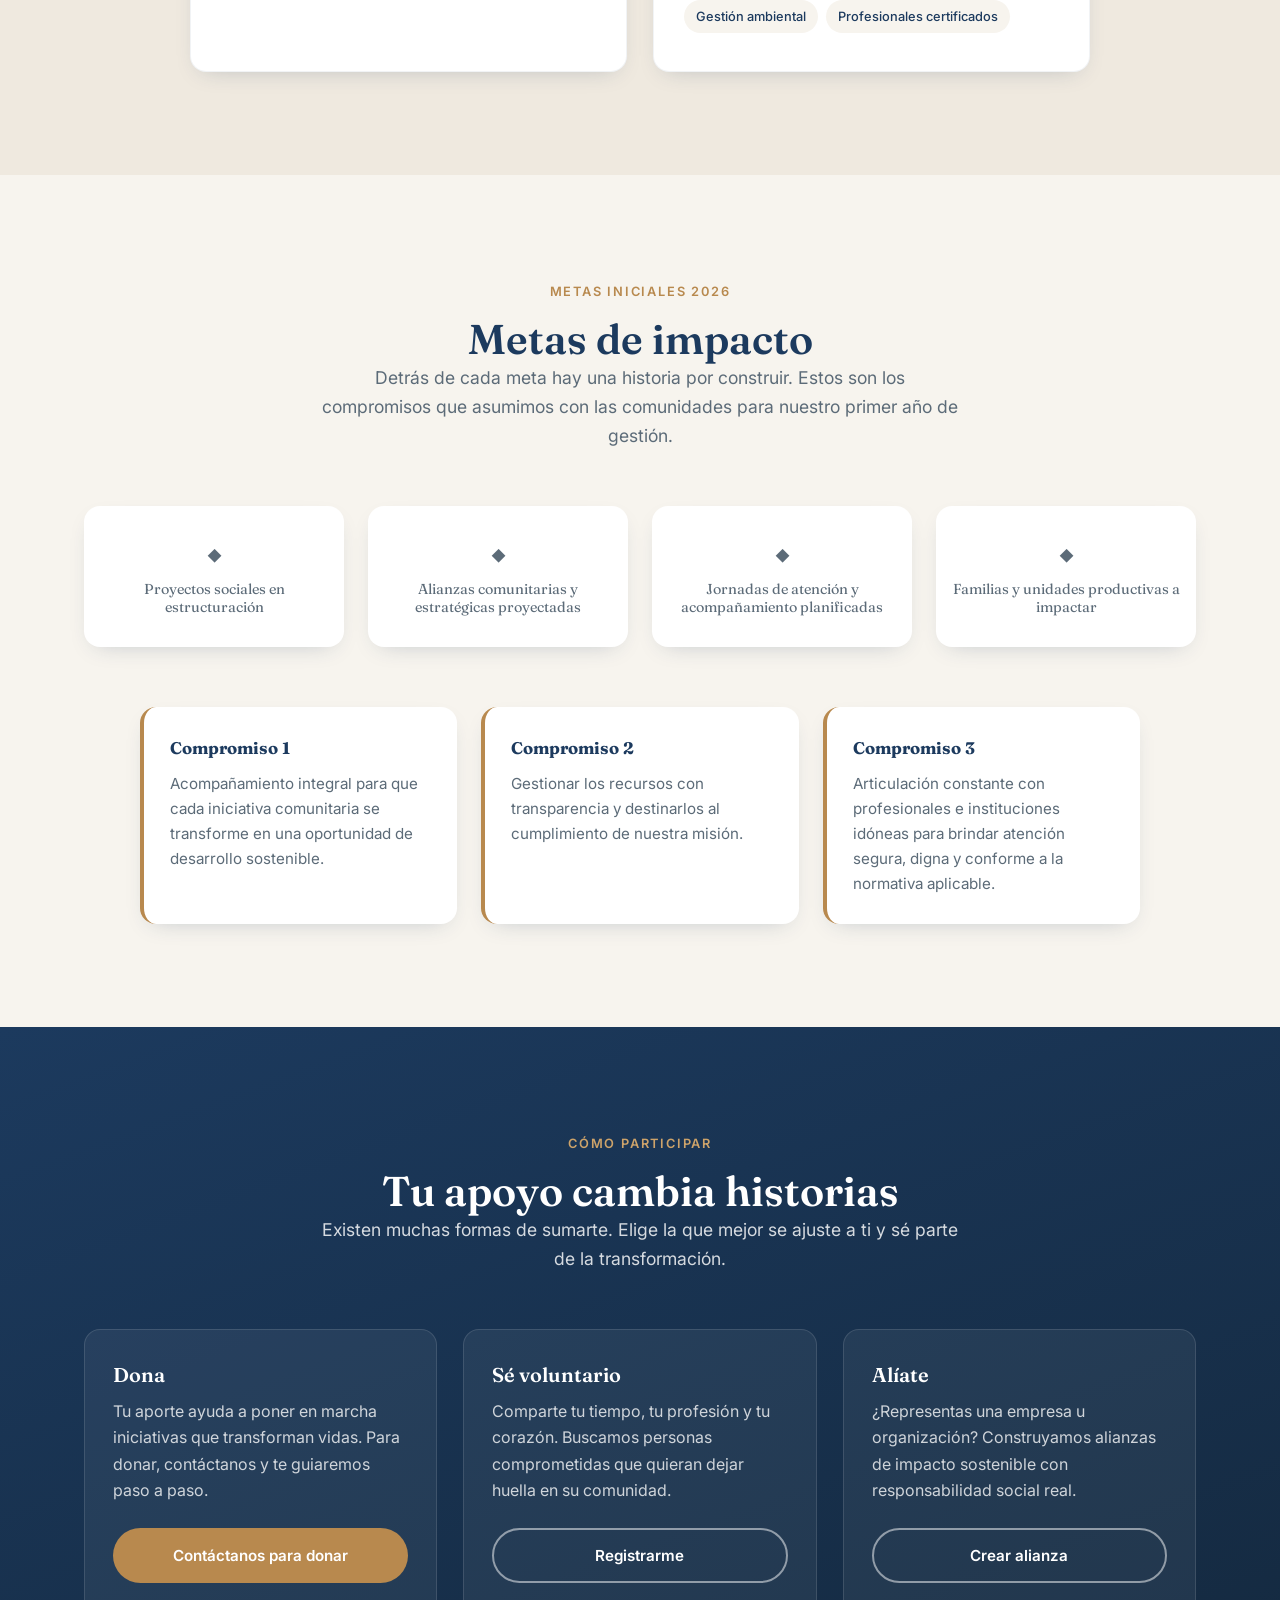
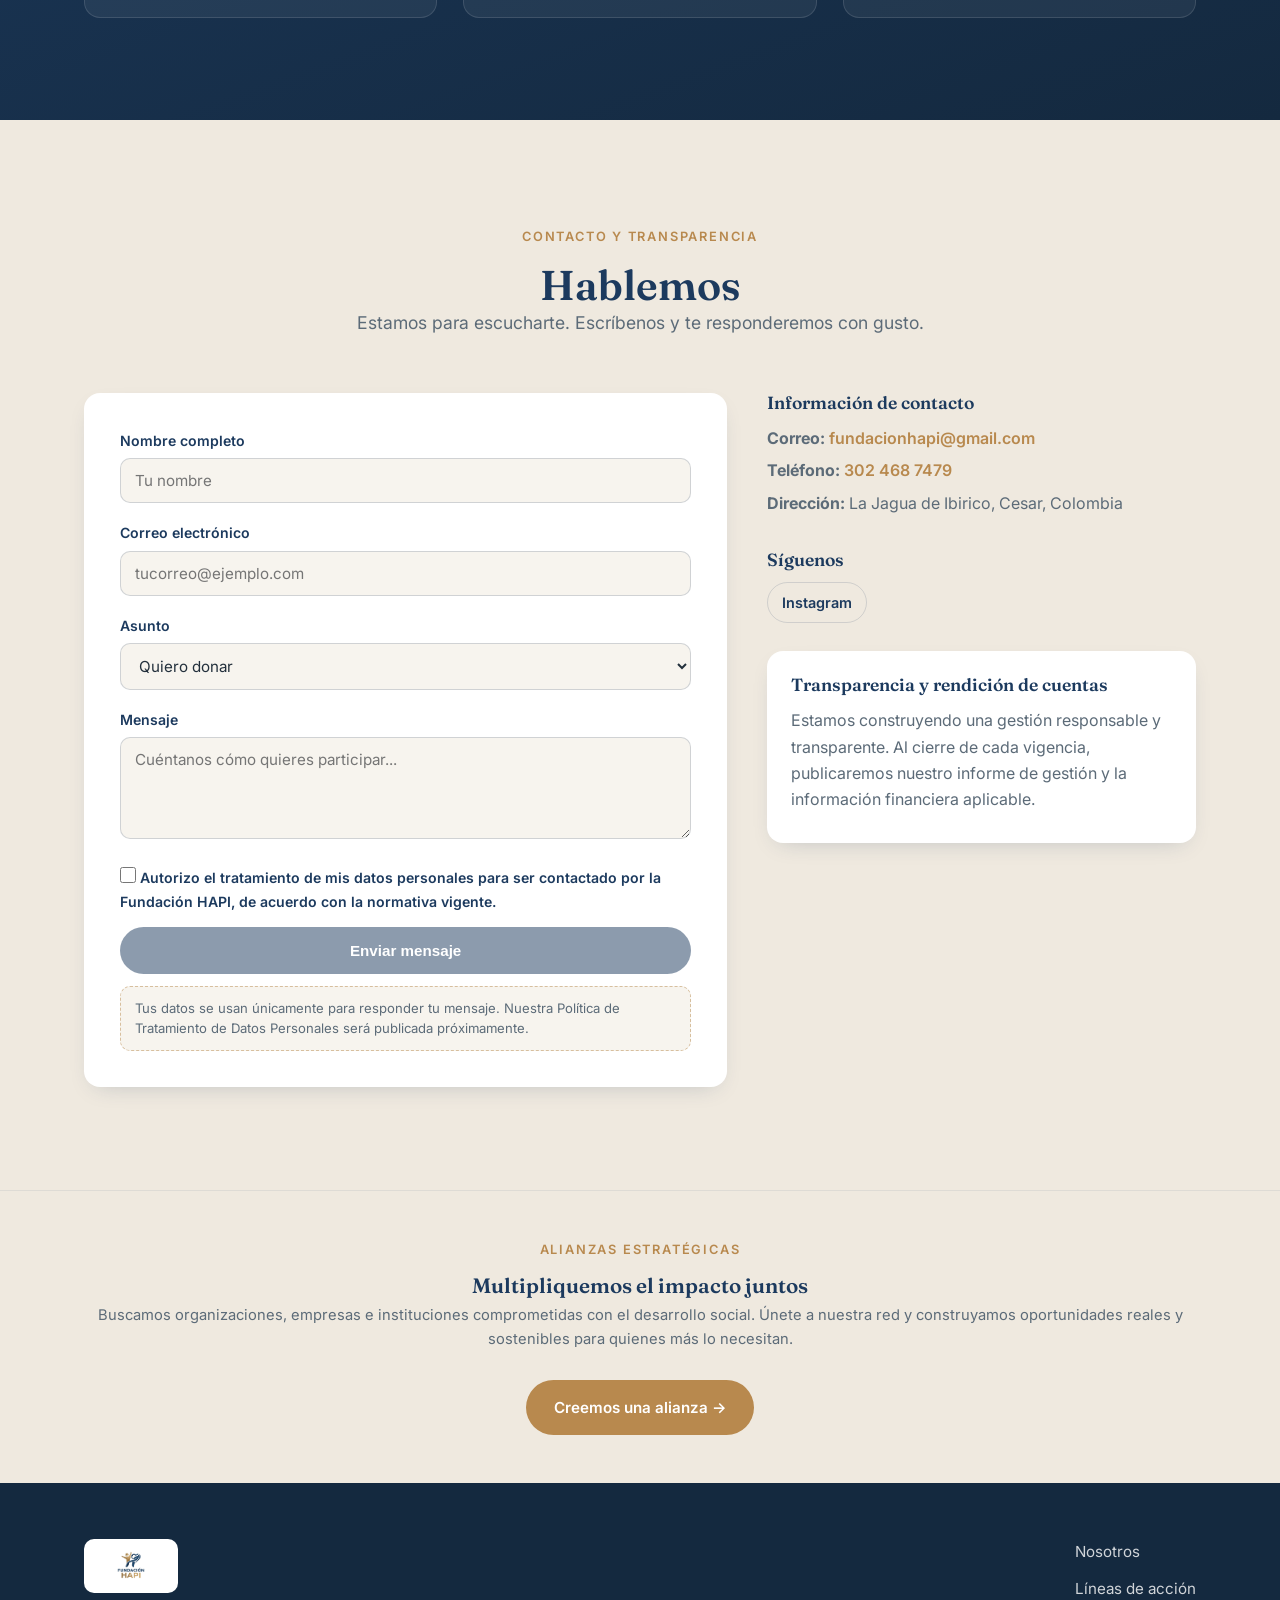
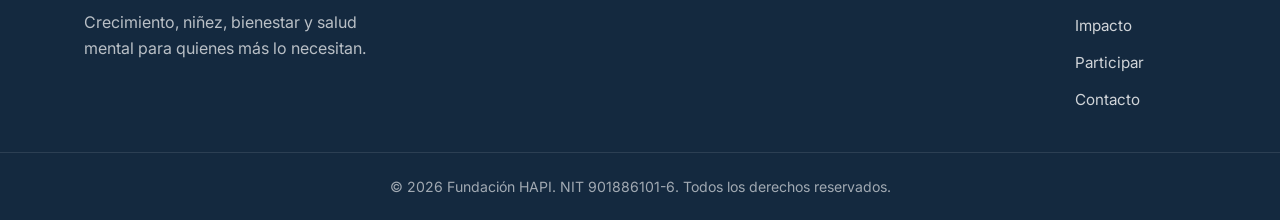
==== commit a3d8968b: "Contacto: Transparencia y rendicion de cuentas; elimina informe anual y estados auditados" ====
--- a/index.html
+++ b/index.html
@@ -343,9 +343,8 @@
             </div>
           </div>
           <div class="info-block info-transparency">
-            <h3>Transparencia financiera</h3>
-            <p>Creemos que la confianza se construye con hechos. Publicamos anualmente nuestros informes de gestión y estados financieros auditados.</p>
-            <a href="#" class="link-gold">Ver informe anual →</a>
+            <h3>Transparencia y rendición de cuentas</h3>
+            <p>Estamos construyendo una gestión responsable y transparente. Al cierre de cada vigencia, publicaremos nuestro informe de gestión y la información financiera aplicable.</p>
           </div>
         </aside>
       </div>
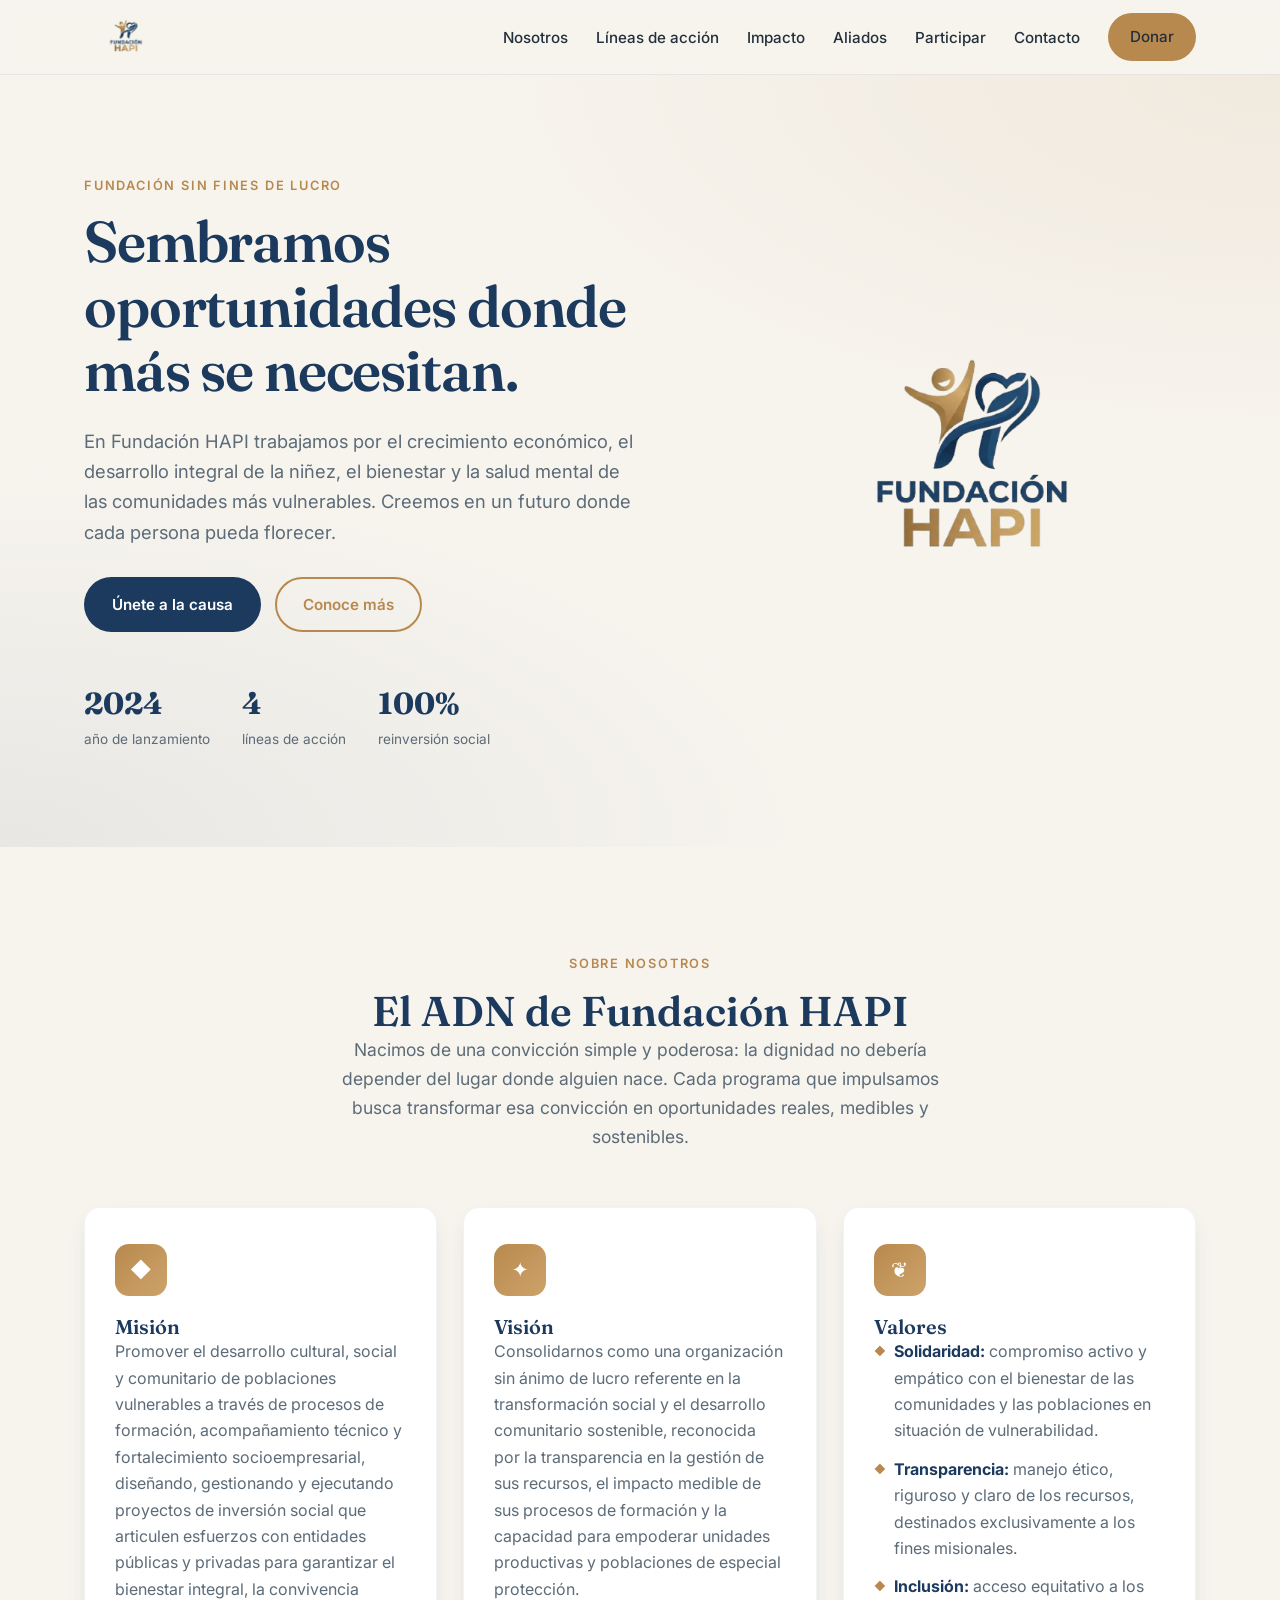
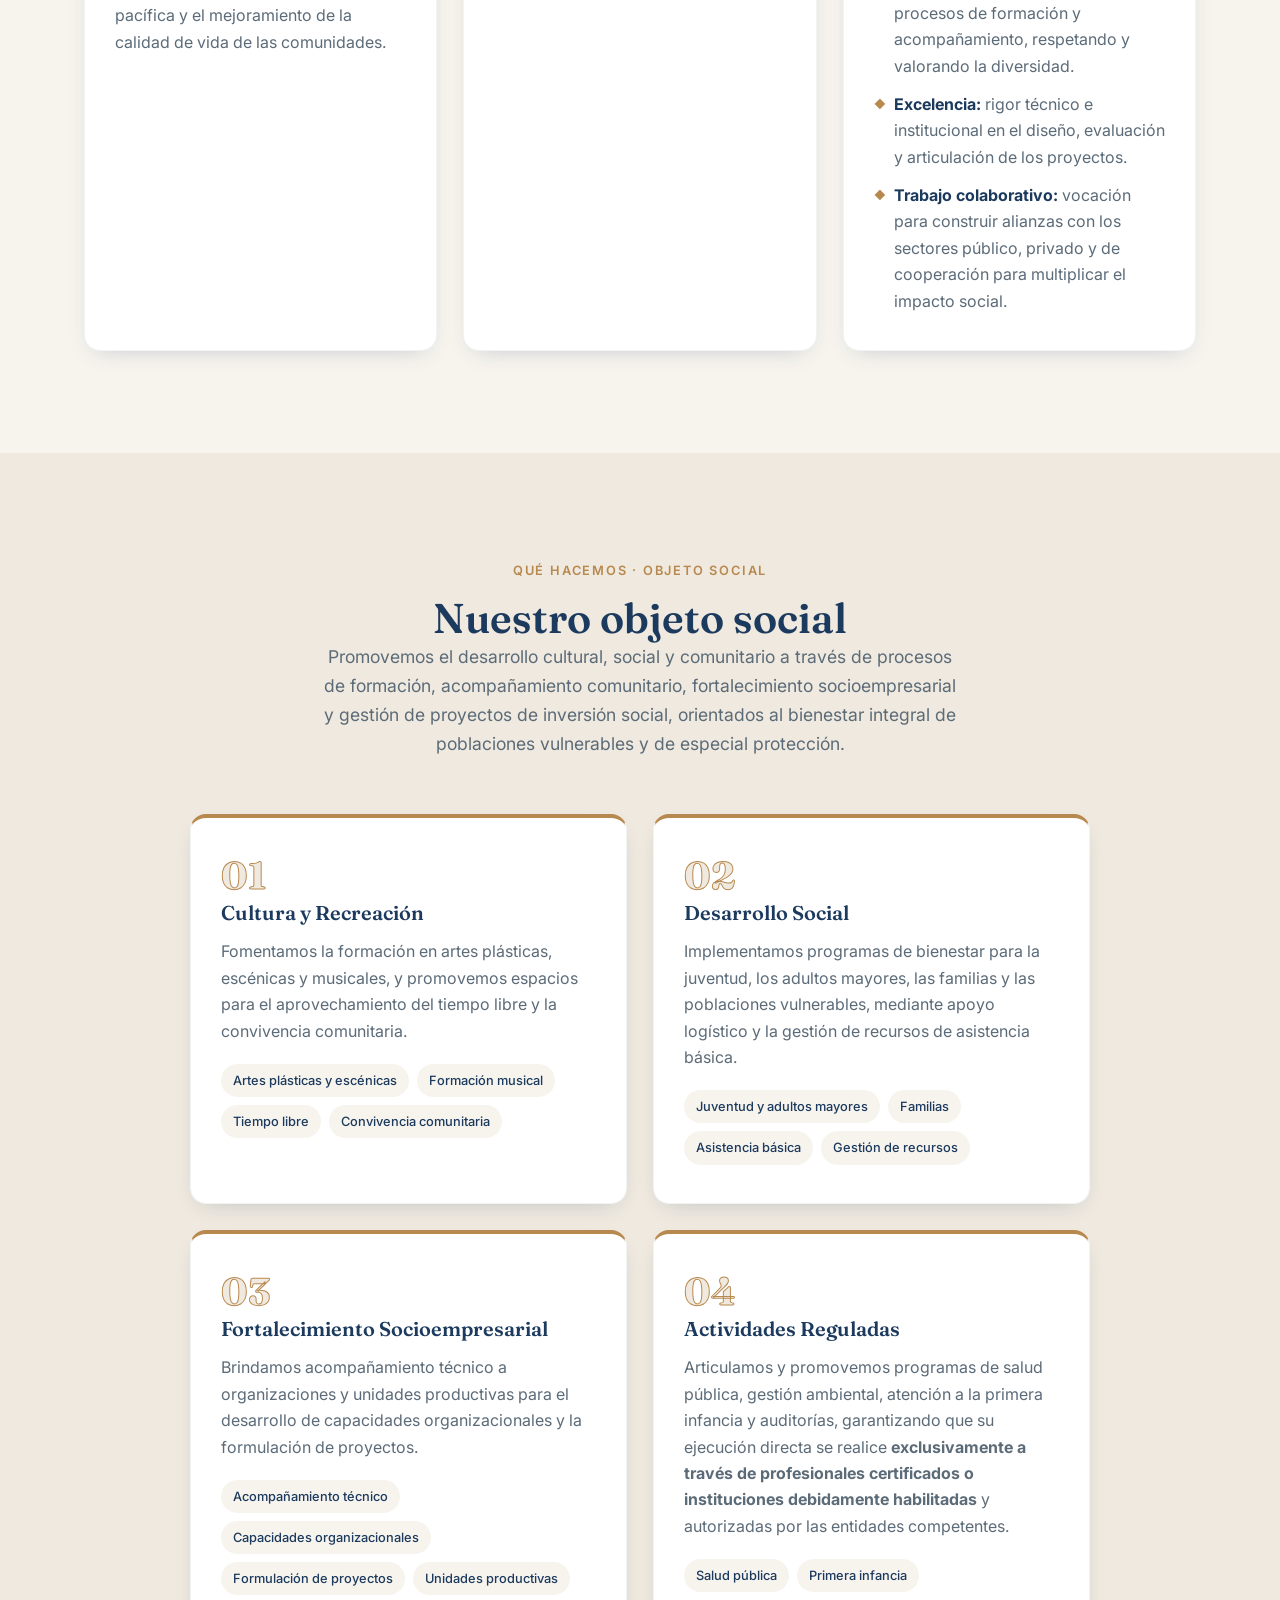
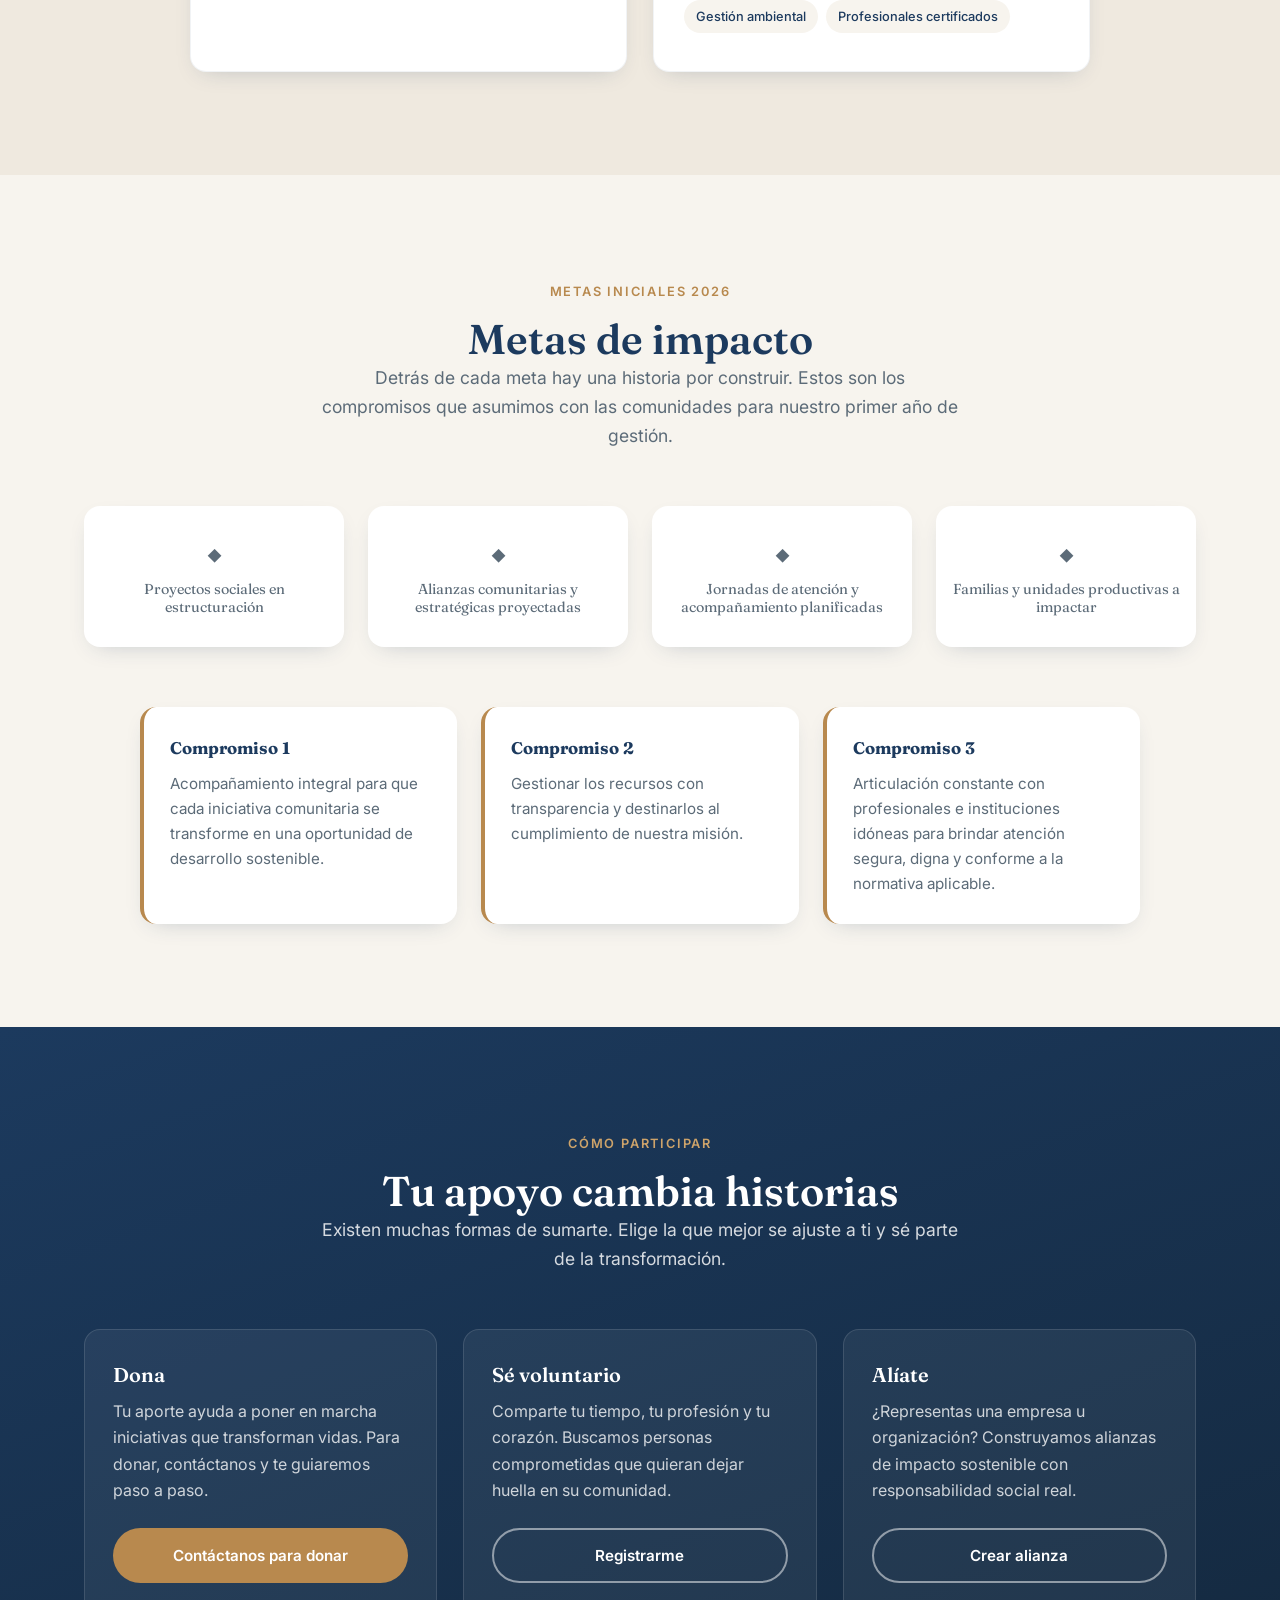
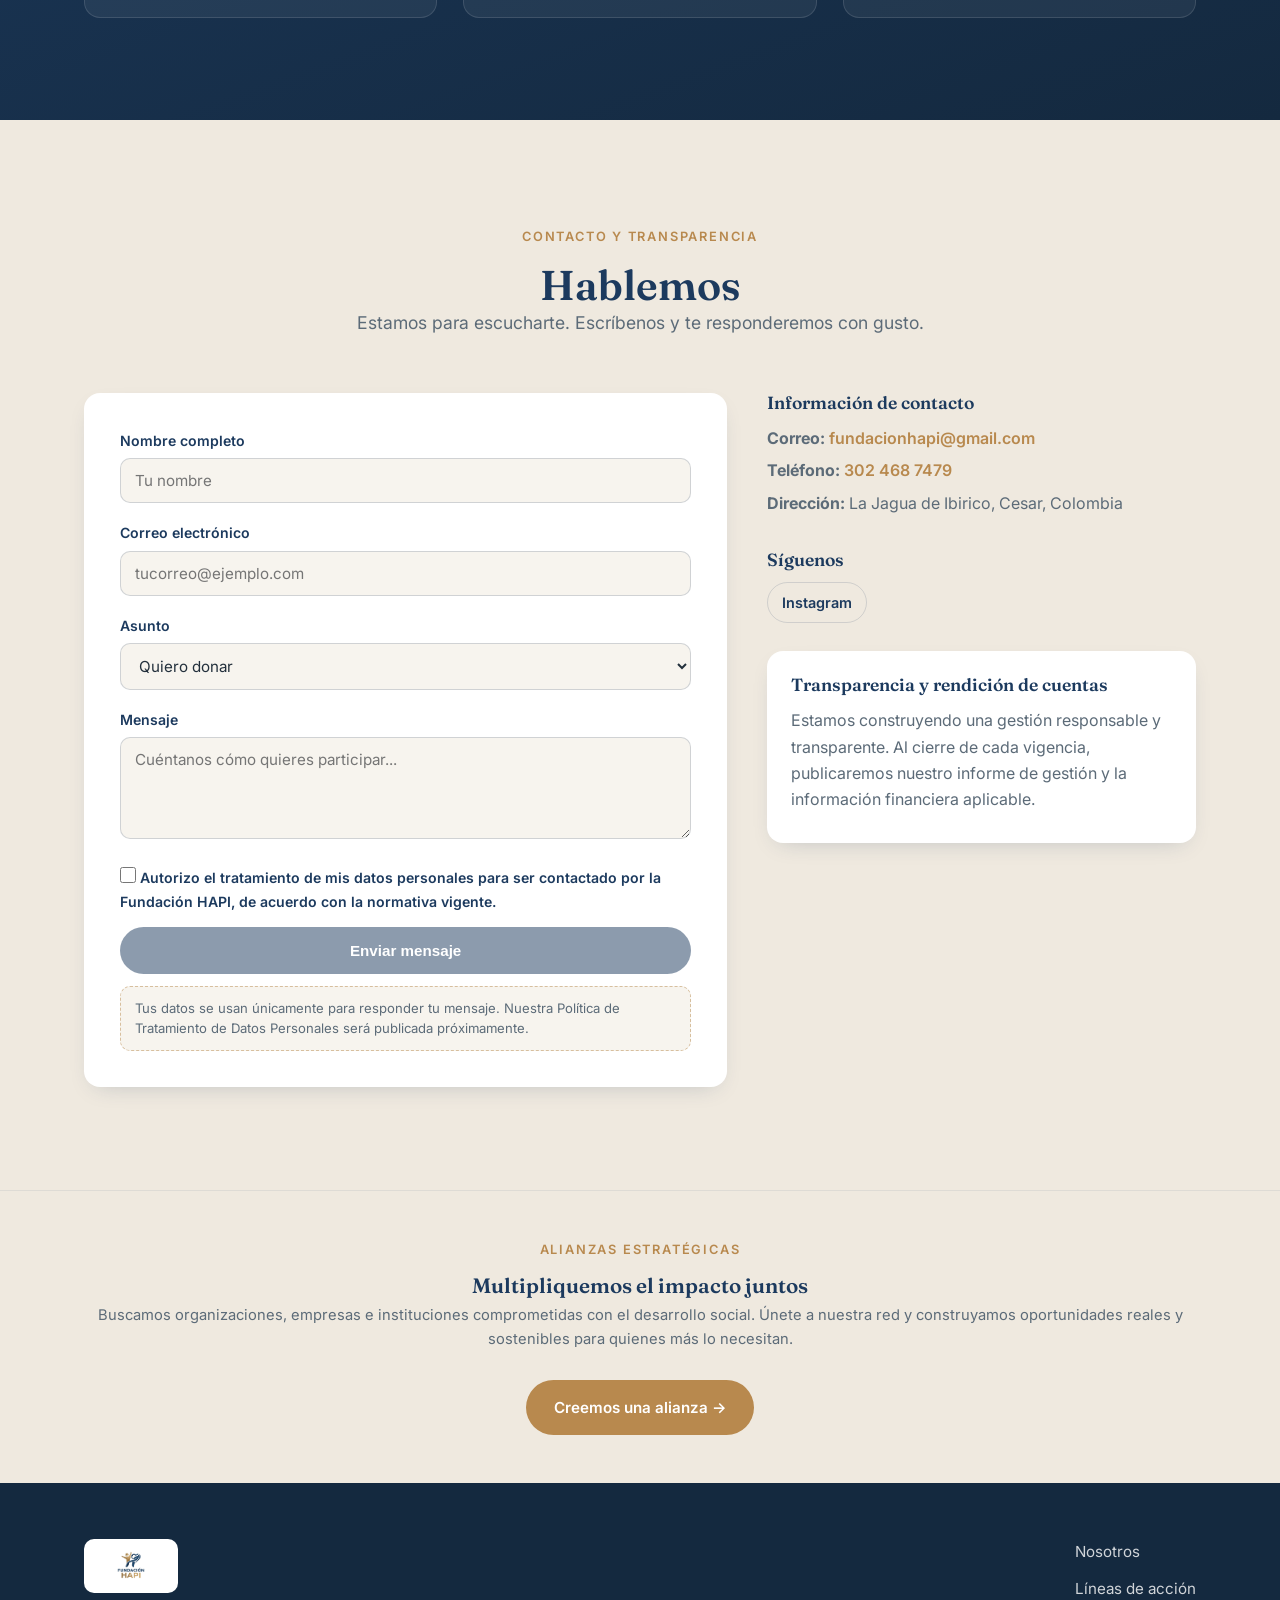
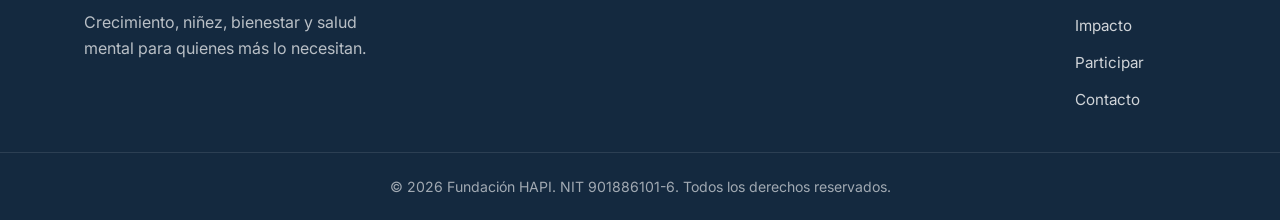
==== commit c19e9781: "Hero: ano de lanzamiento 2024" ====
--- a/index.html
+++ b/index.html
@@ -52,7 +52,7 @@
           <a href="#lineas" class="btn btn-outline-gold">Conoce más</a>
         </div>
         <div class="hero-badges">
-          <div><strong>2026</strong><span>año de lanzamiento</span></div>
+          <div><strong>2024</strong><span>año de lanzamiento</span></div>
           <div><strong>4</strong><span>líneas de acción</span></div>
           <div><strong>100%</strong><span>reinversión social</span></div>
         </div>
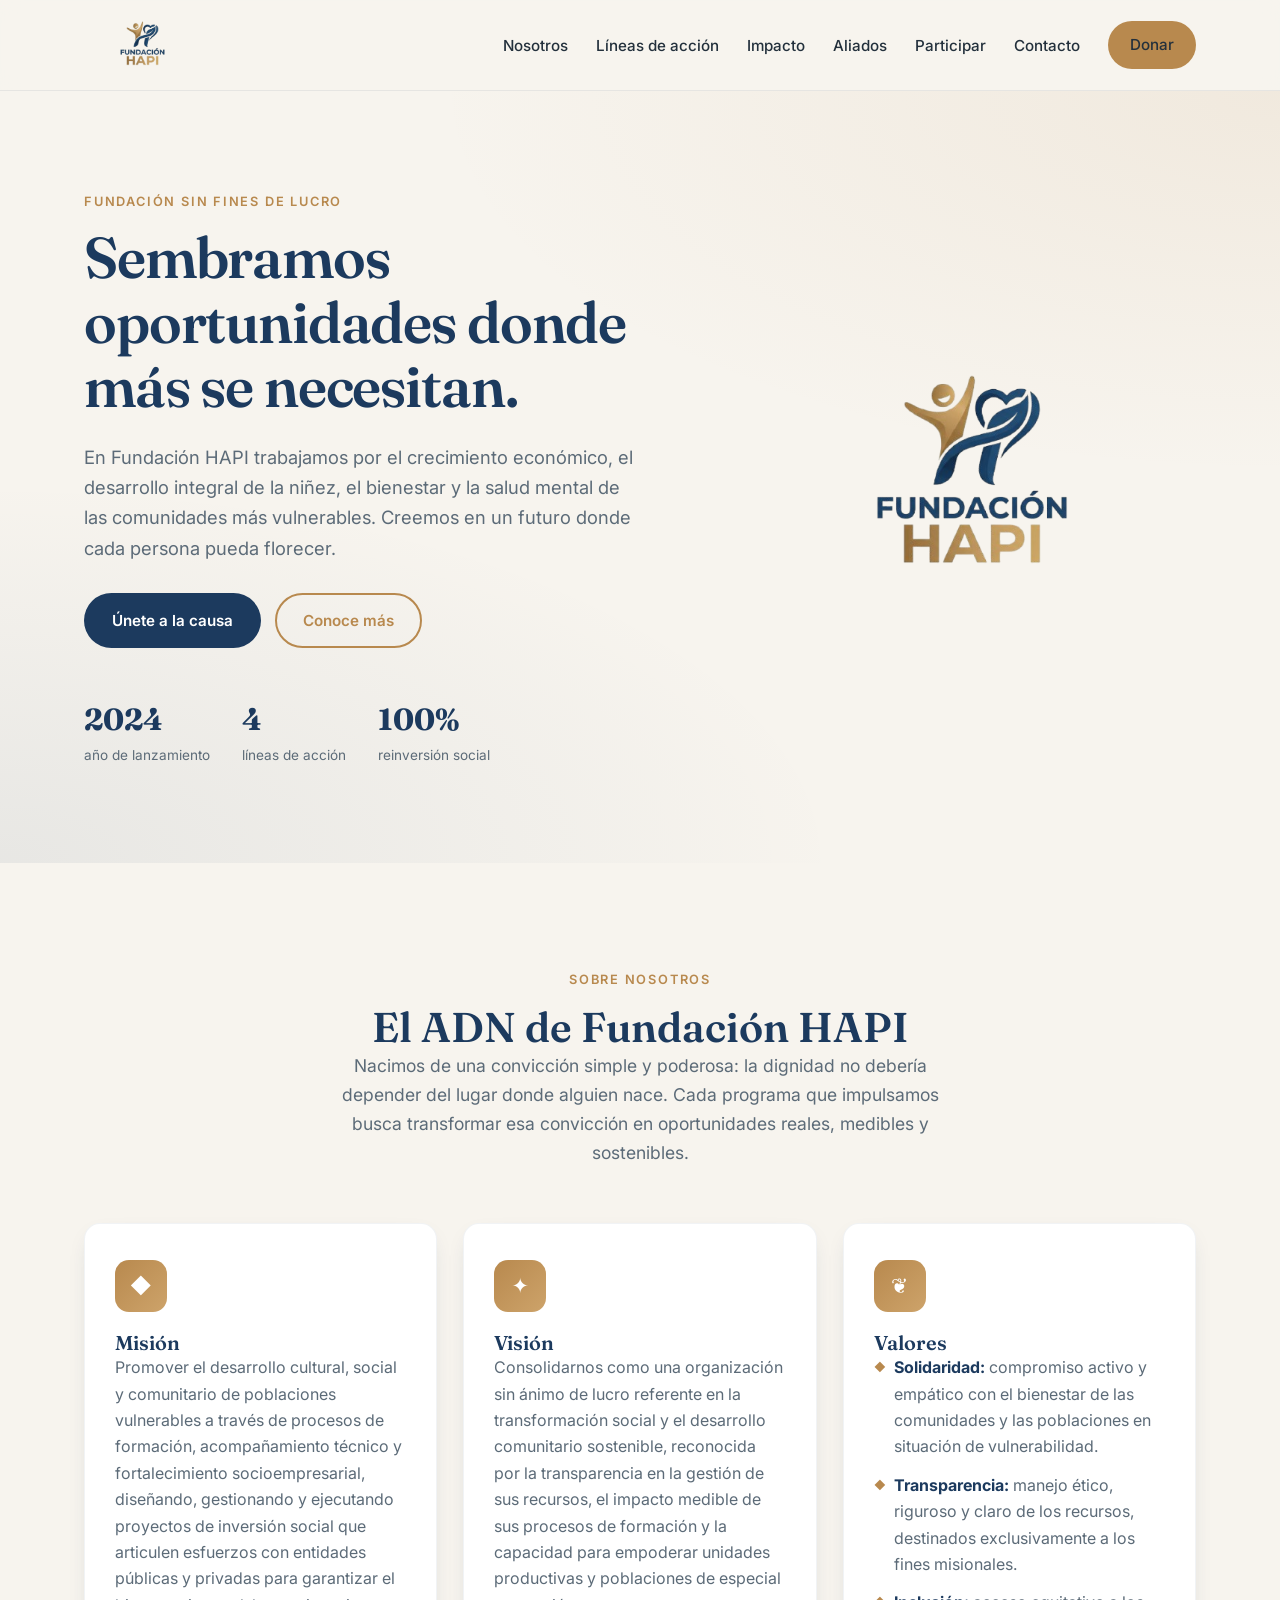
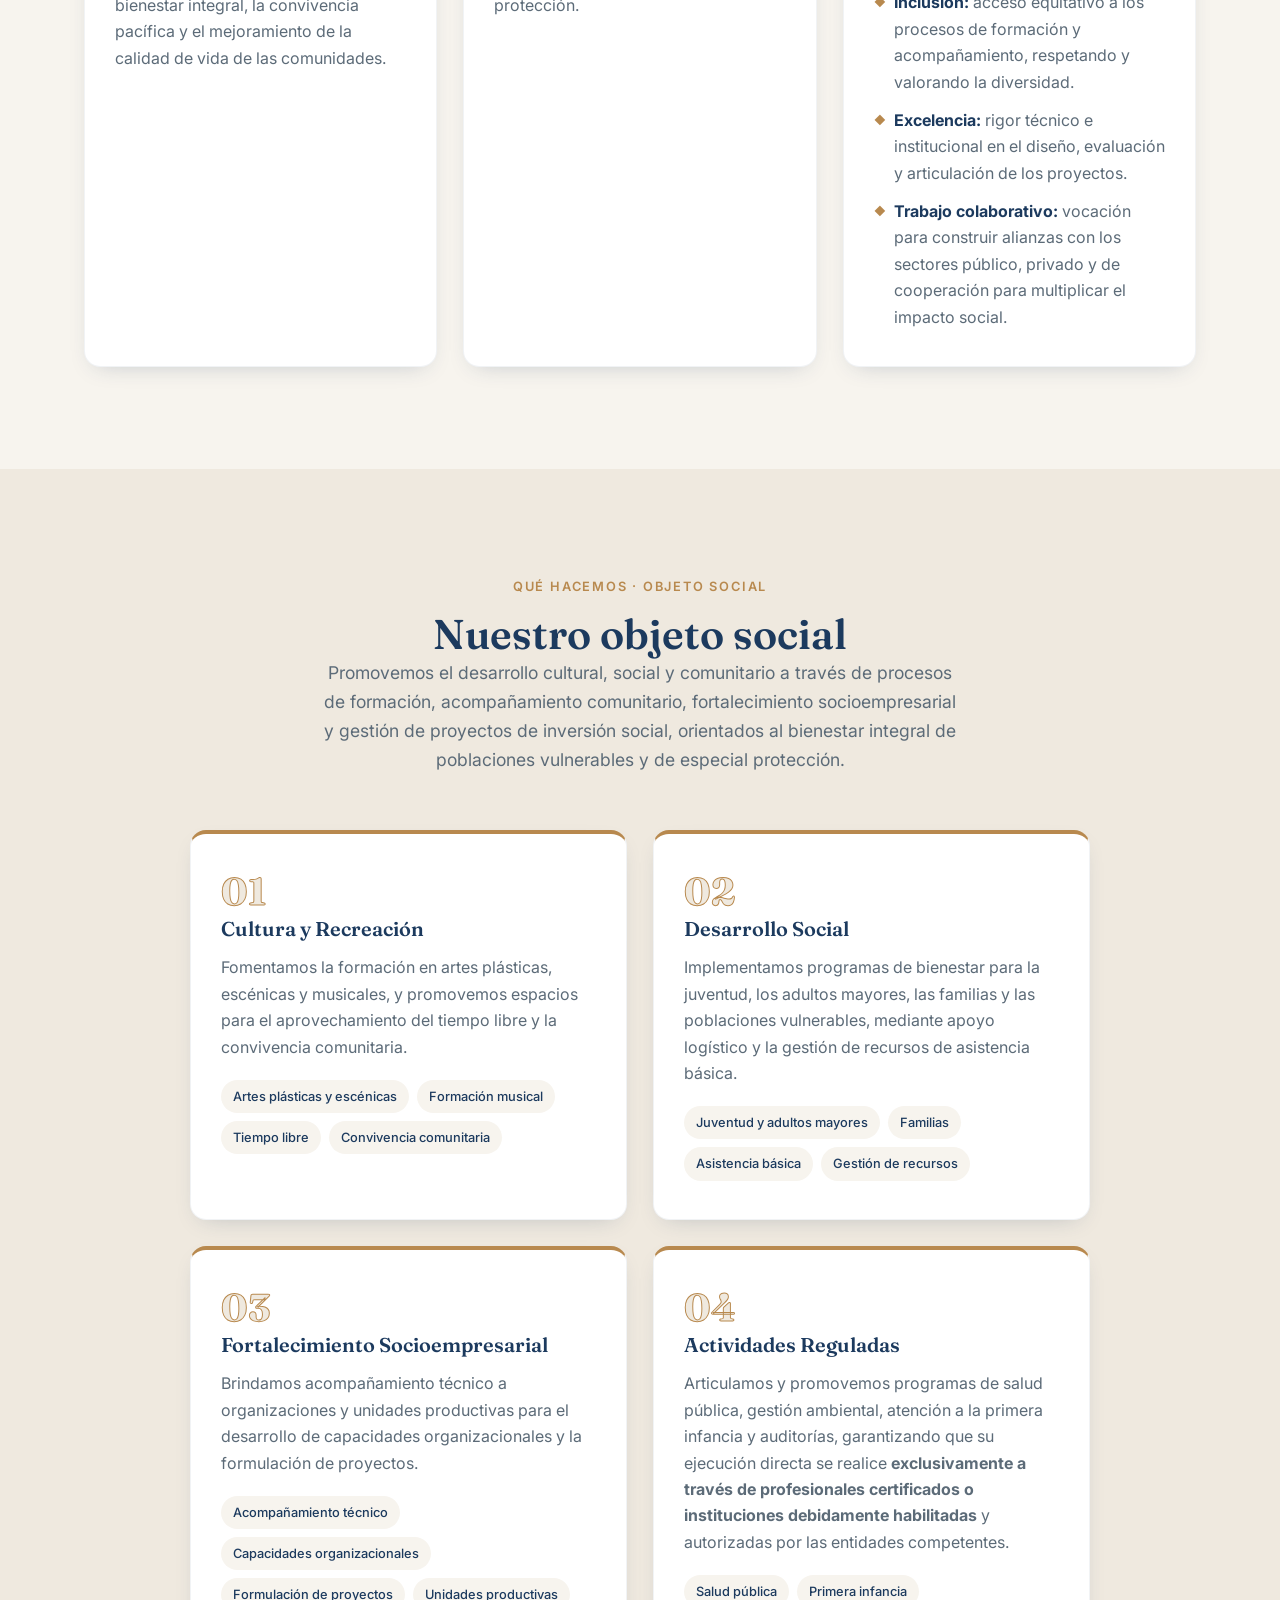
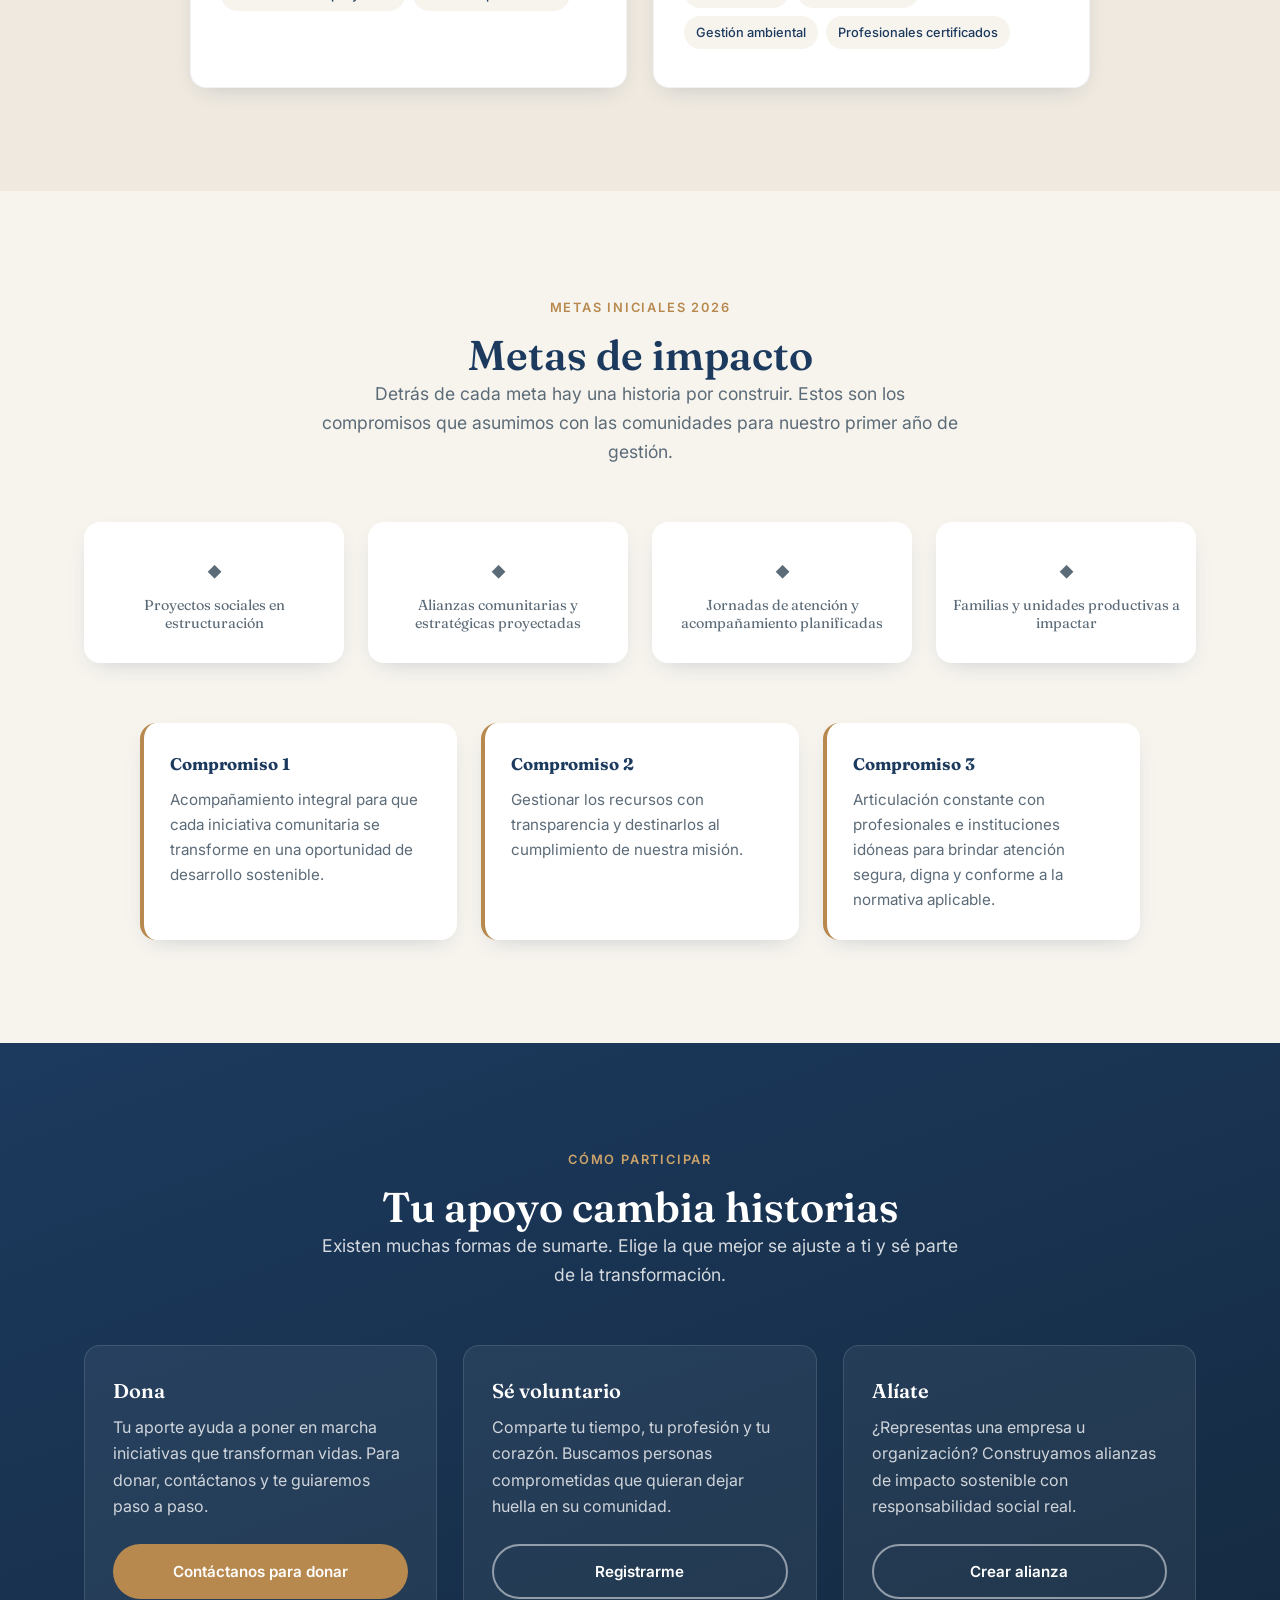
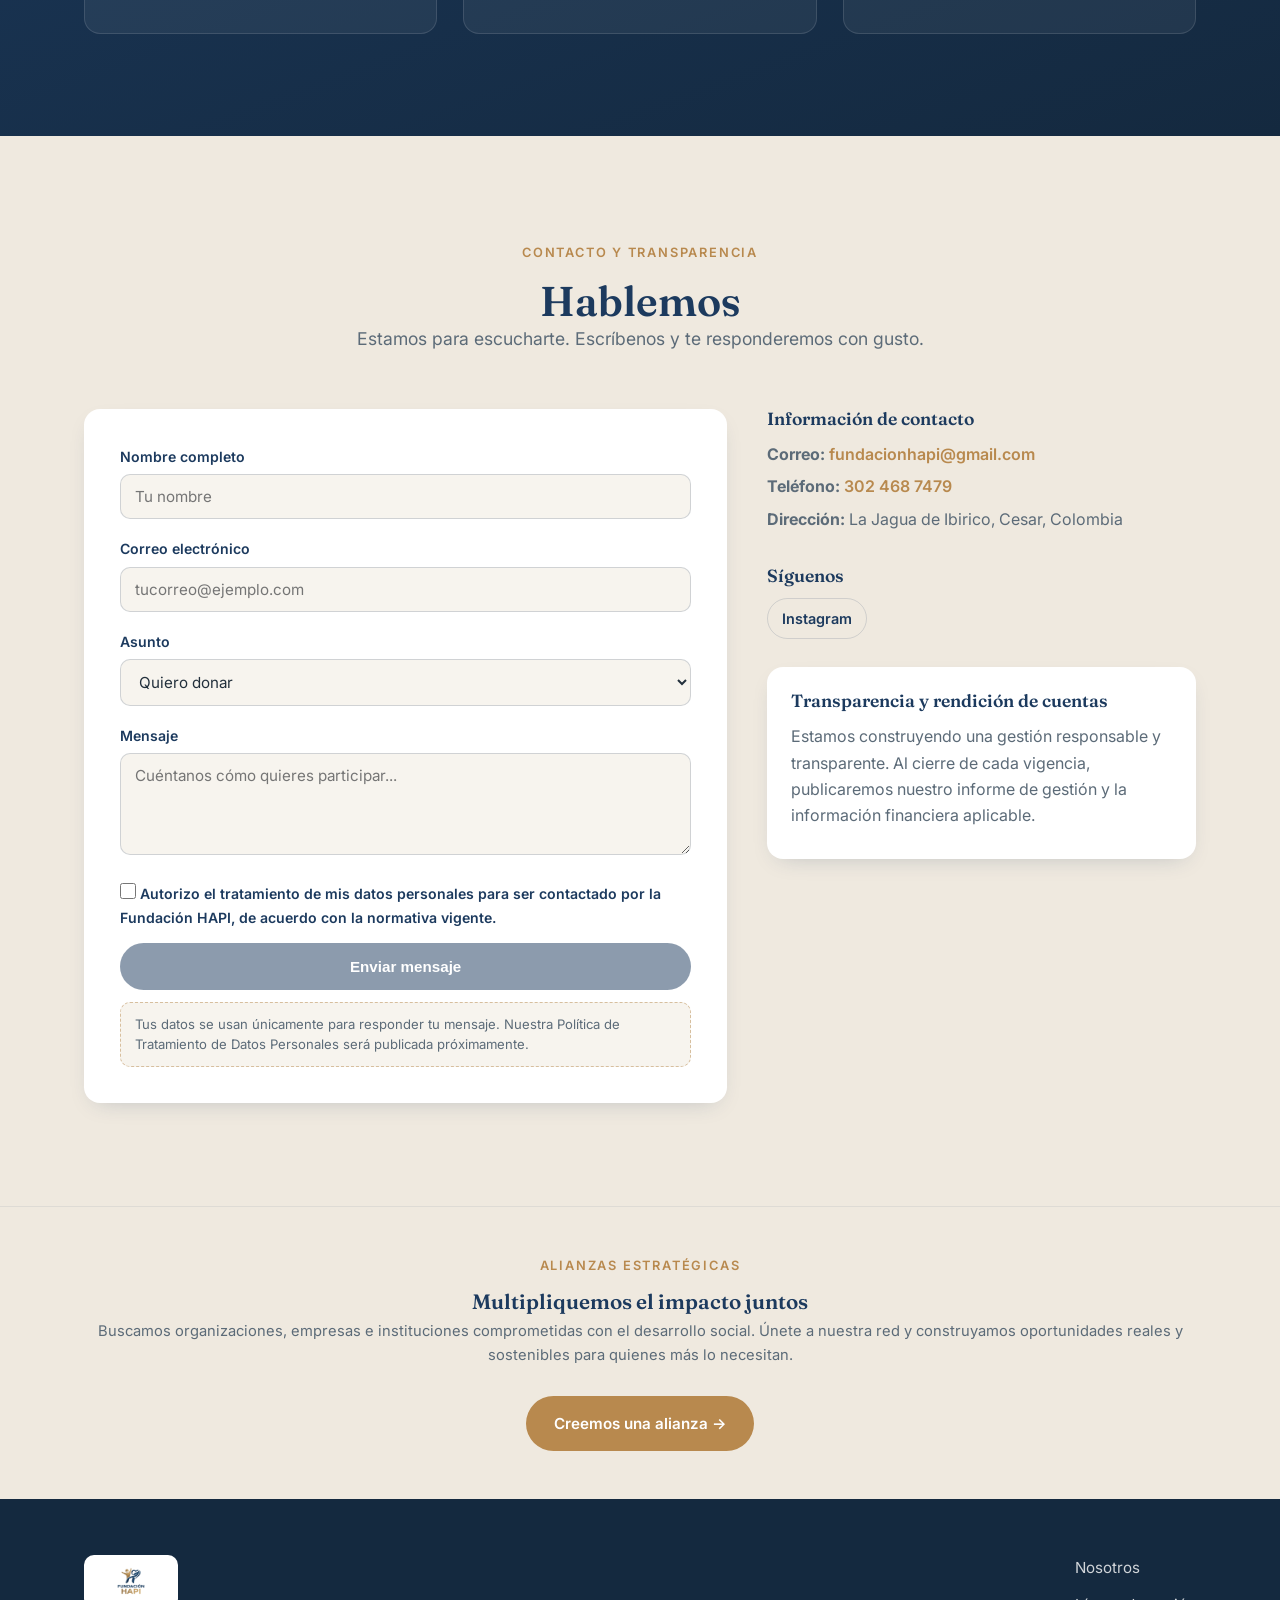
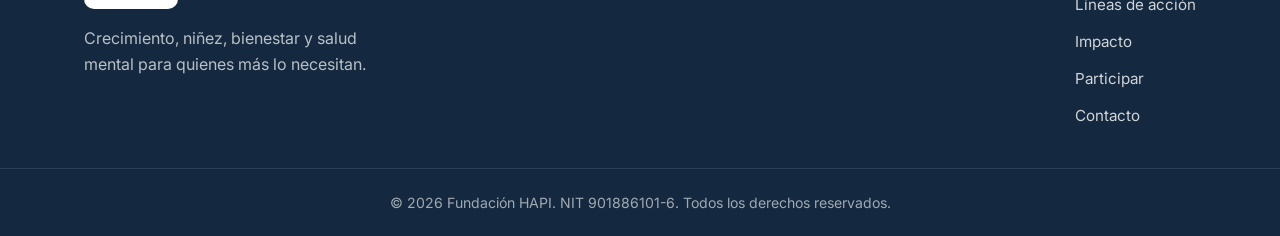
==== commit cd4ef1ff: "Logo del header lleva al inicio visual de la pagina (scroll suave)" ====
--- a/index.html
+++ b/index.html
@@ -16,7 +16,7 @@
   <!-- ===== HEADER / NAV ===== -->
   <header class="site-header" id="top">
     <div class="container nav-wrap">
-      <a href="#top" class="brand">
+      <a href="#top" class="brand" id="brandTop" aria-label="Ir al inicio">
         <img src="assets/logo.png" alt="Fundación HAPI" class="brand-logo" />
       </a>
       <nav class="nav" aria-label="Navegación principal">
--- a/styles.css
+++ b/styles.css
@@ -69,8 +69,8 @@
   background: rgba(247, 244, 238, 0.9); backdrop-filter: blur(10px);
   border-bottom: 1px solid rgba(28,58,94,0.08);
 }
-.nav-wrap { display: flex; align-items: center; justify-content: space-between; height: 74px; }
-.brand-logo { height: 46px; width: auto; }
+.nav-wrap { display: flex; align-items: center; justify-content: space-between; height: 90px; }
+.brand-logo { height: 64px; width: auto; }
 .nav-list { list-style: none; display: flex; align-items: center; gap: 28px; }
 .nav-list a { font-weight: 500; font-size: 0.95rem; color: var(--ink); transition: color .2s; }
 .nav-list a:hover { color: var(--gold); }
@@ -249,7 +249,7 @@
 @media (max-width: 640px) {
   .nav-toggle { display: flex; }
   .nav-list {
-    position: absolute; top: 74px; right: 0; left: 0; flex-direction: column; align-items: flex-start;
+    position: absolute; top: 90px; right: 0; left: 0; flex-direction: column; align-items: flex-start;
     background: var(--cream); padding: 18px 24px; gap: 16px; border-bottom: 1px solid rgba(28,58,94,0.1);
     box-shadow: var(--shadow-sm); display: none;
   }
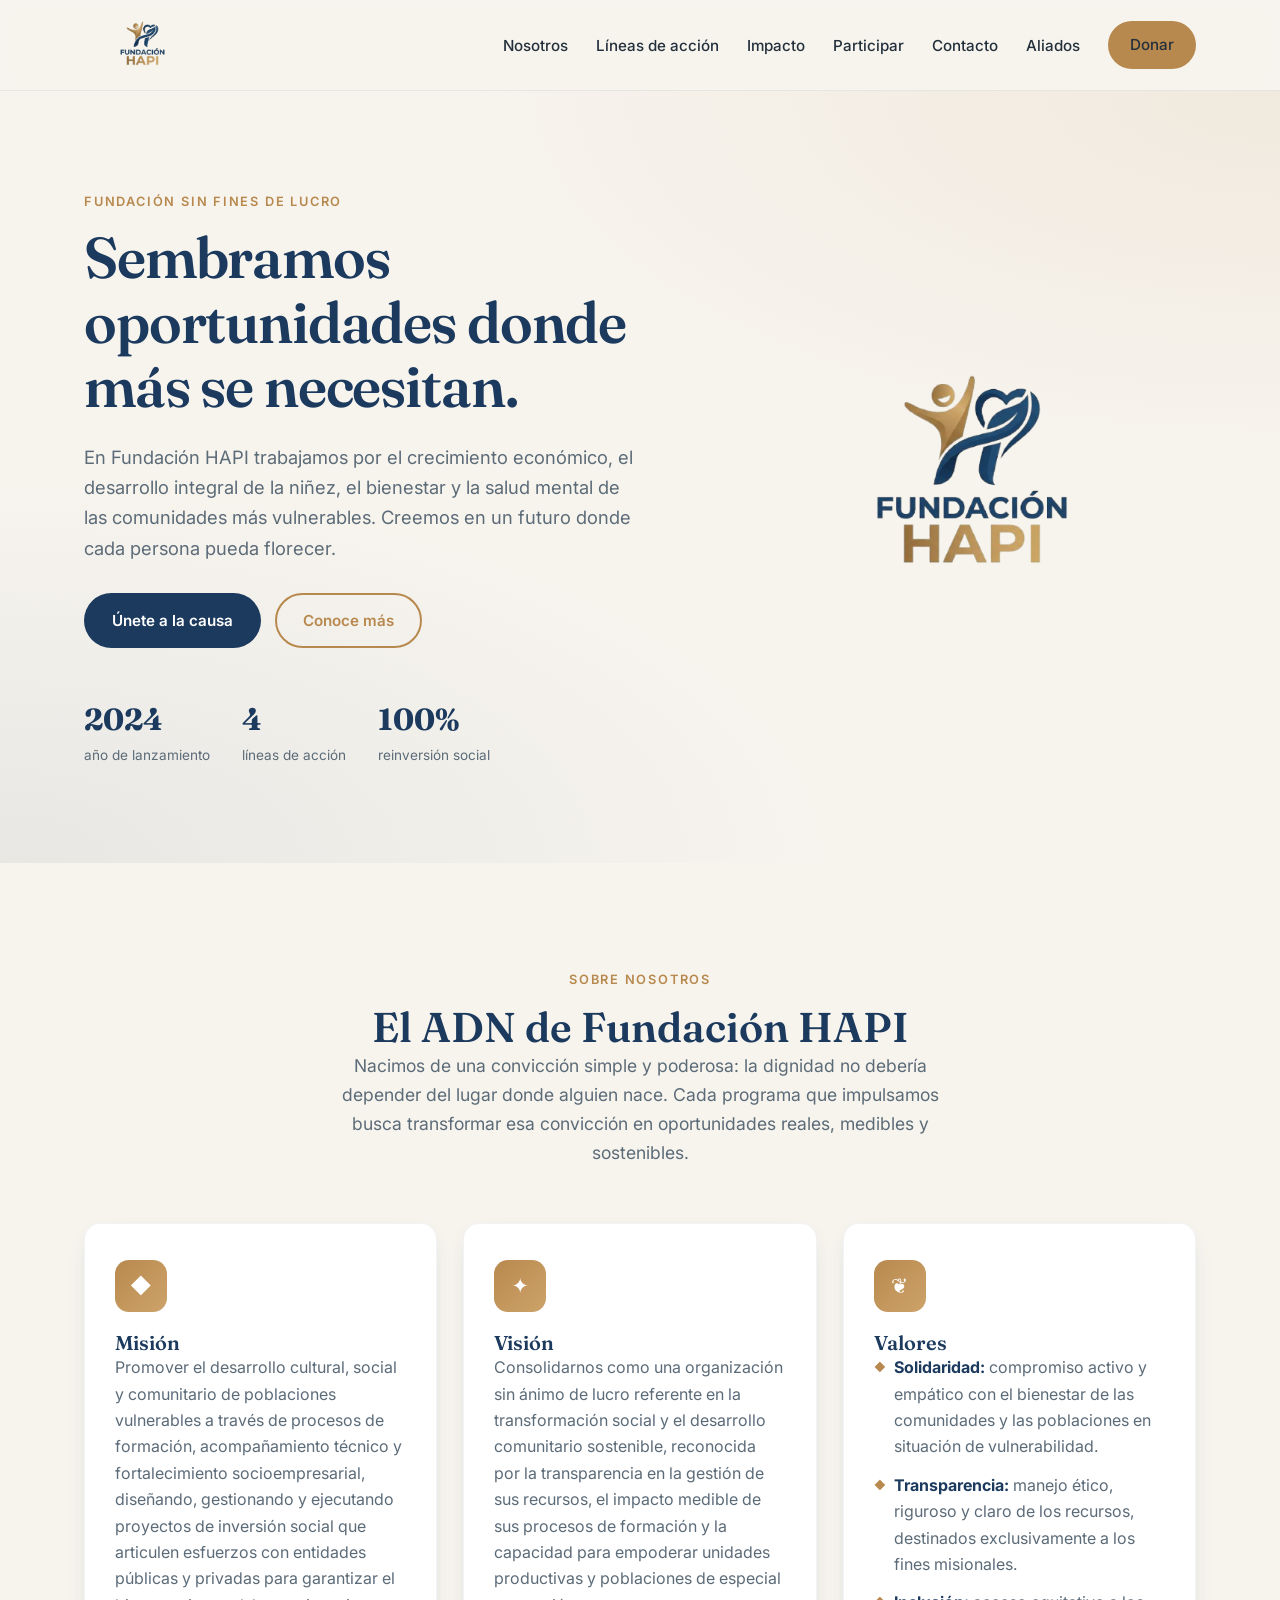
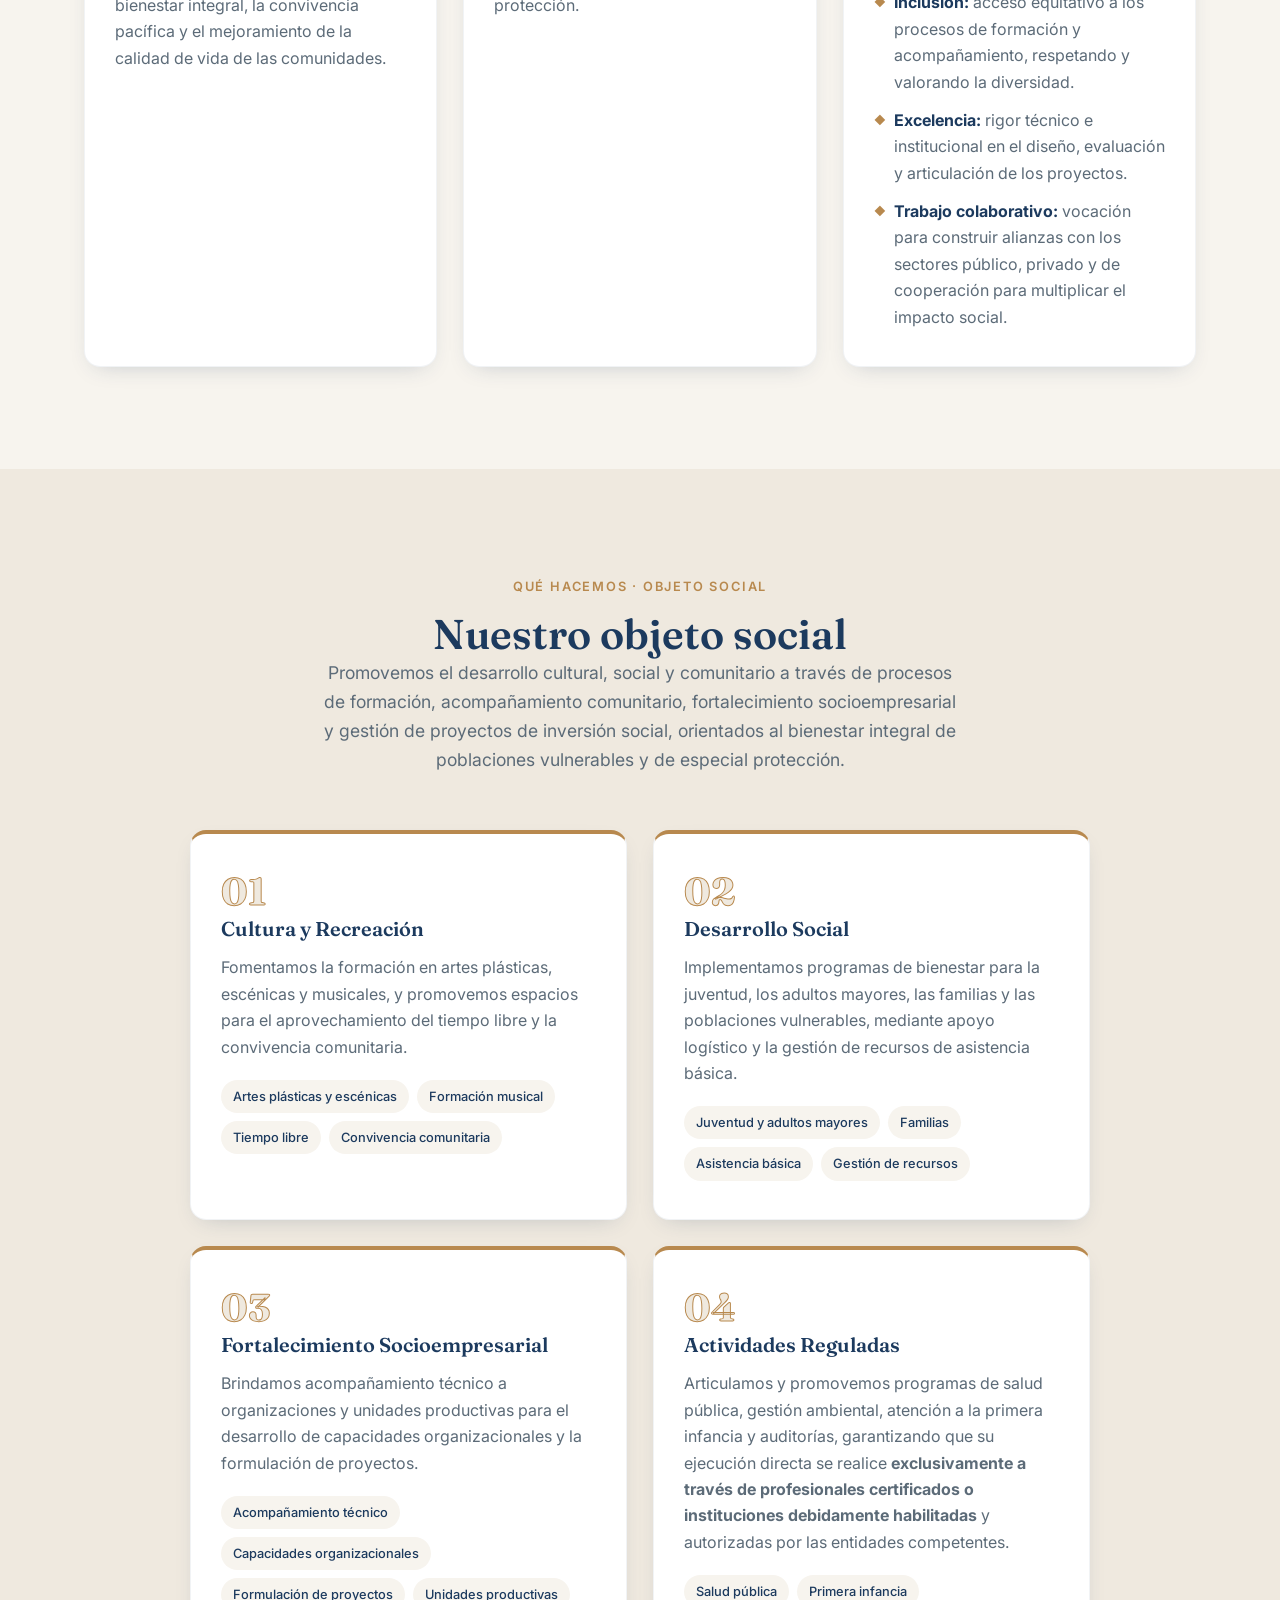
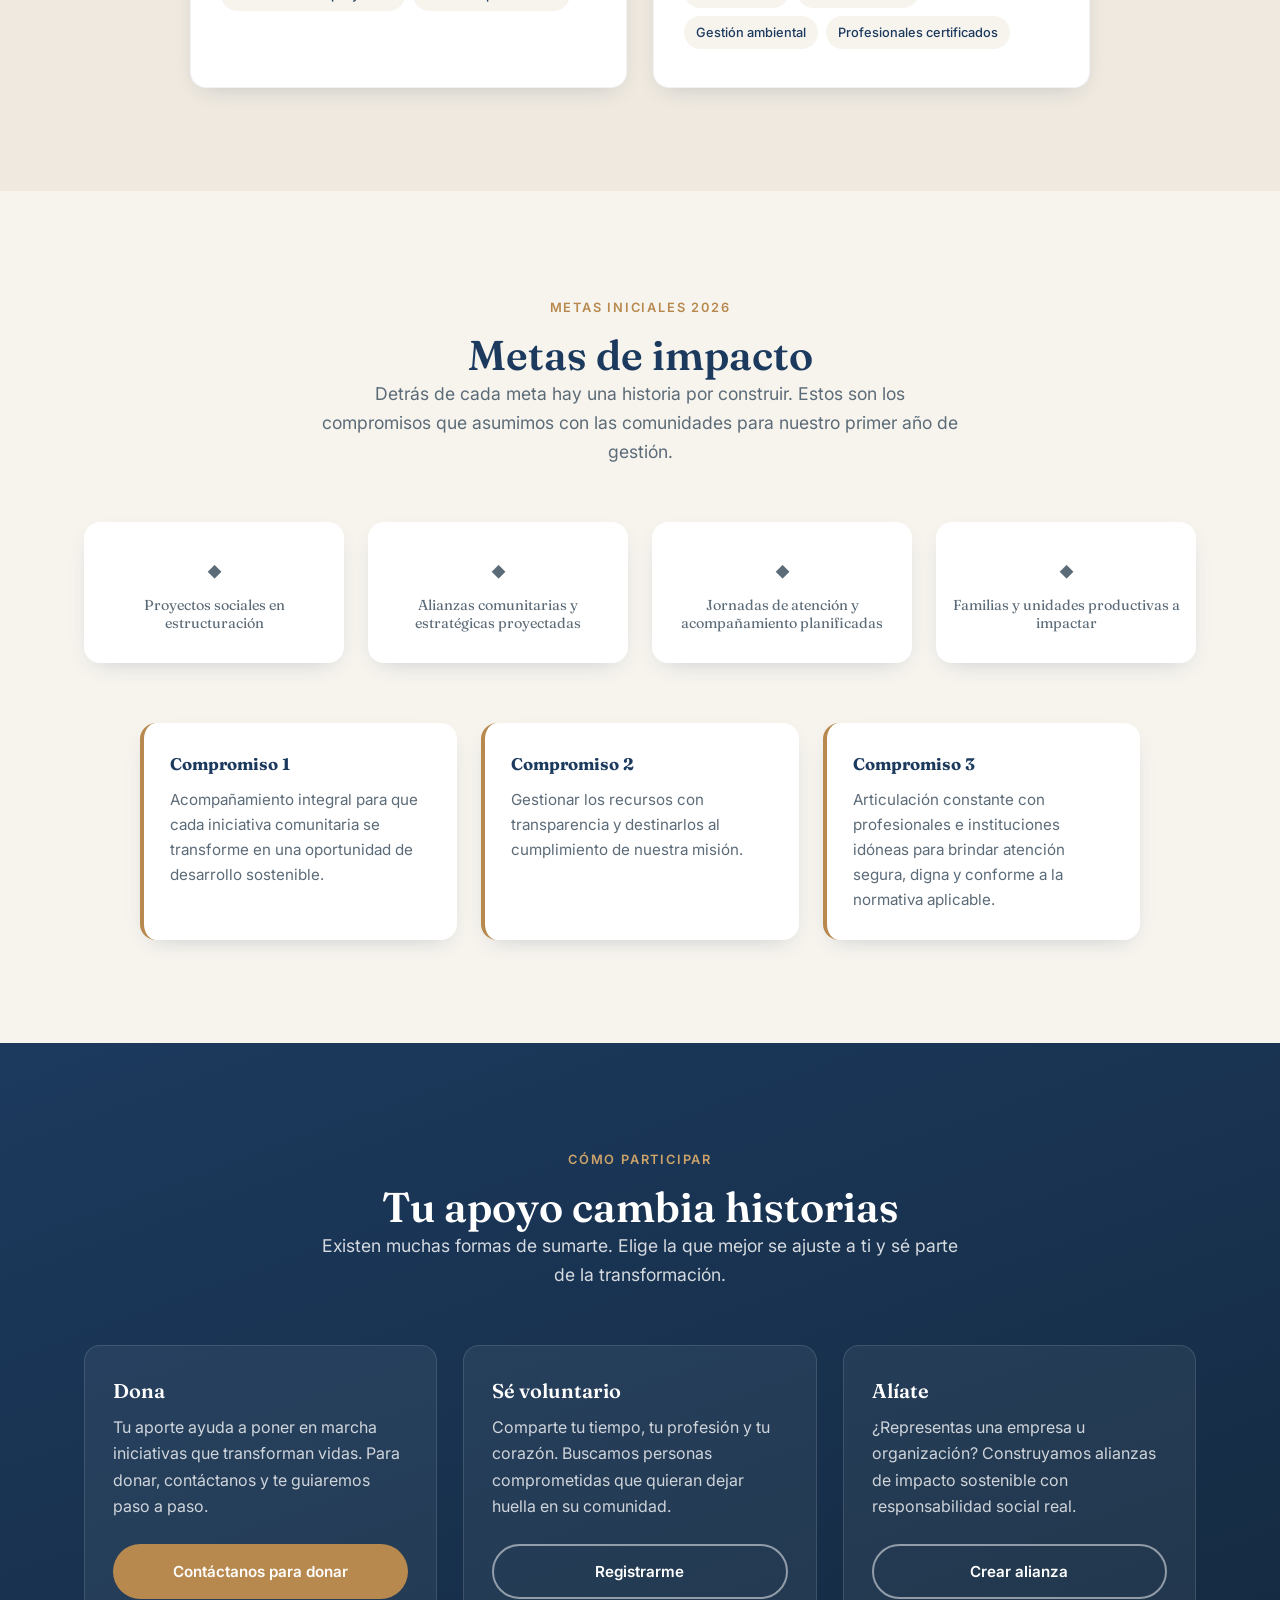
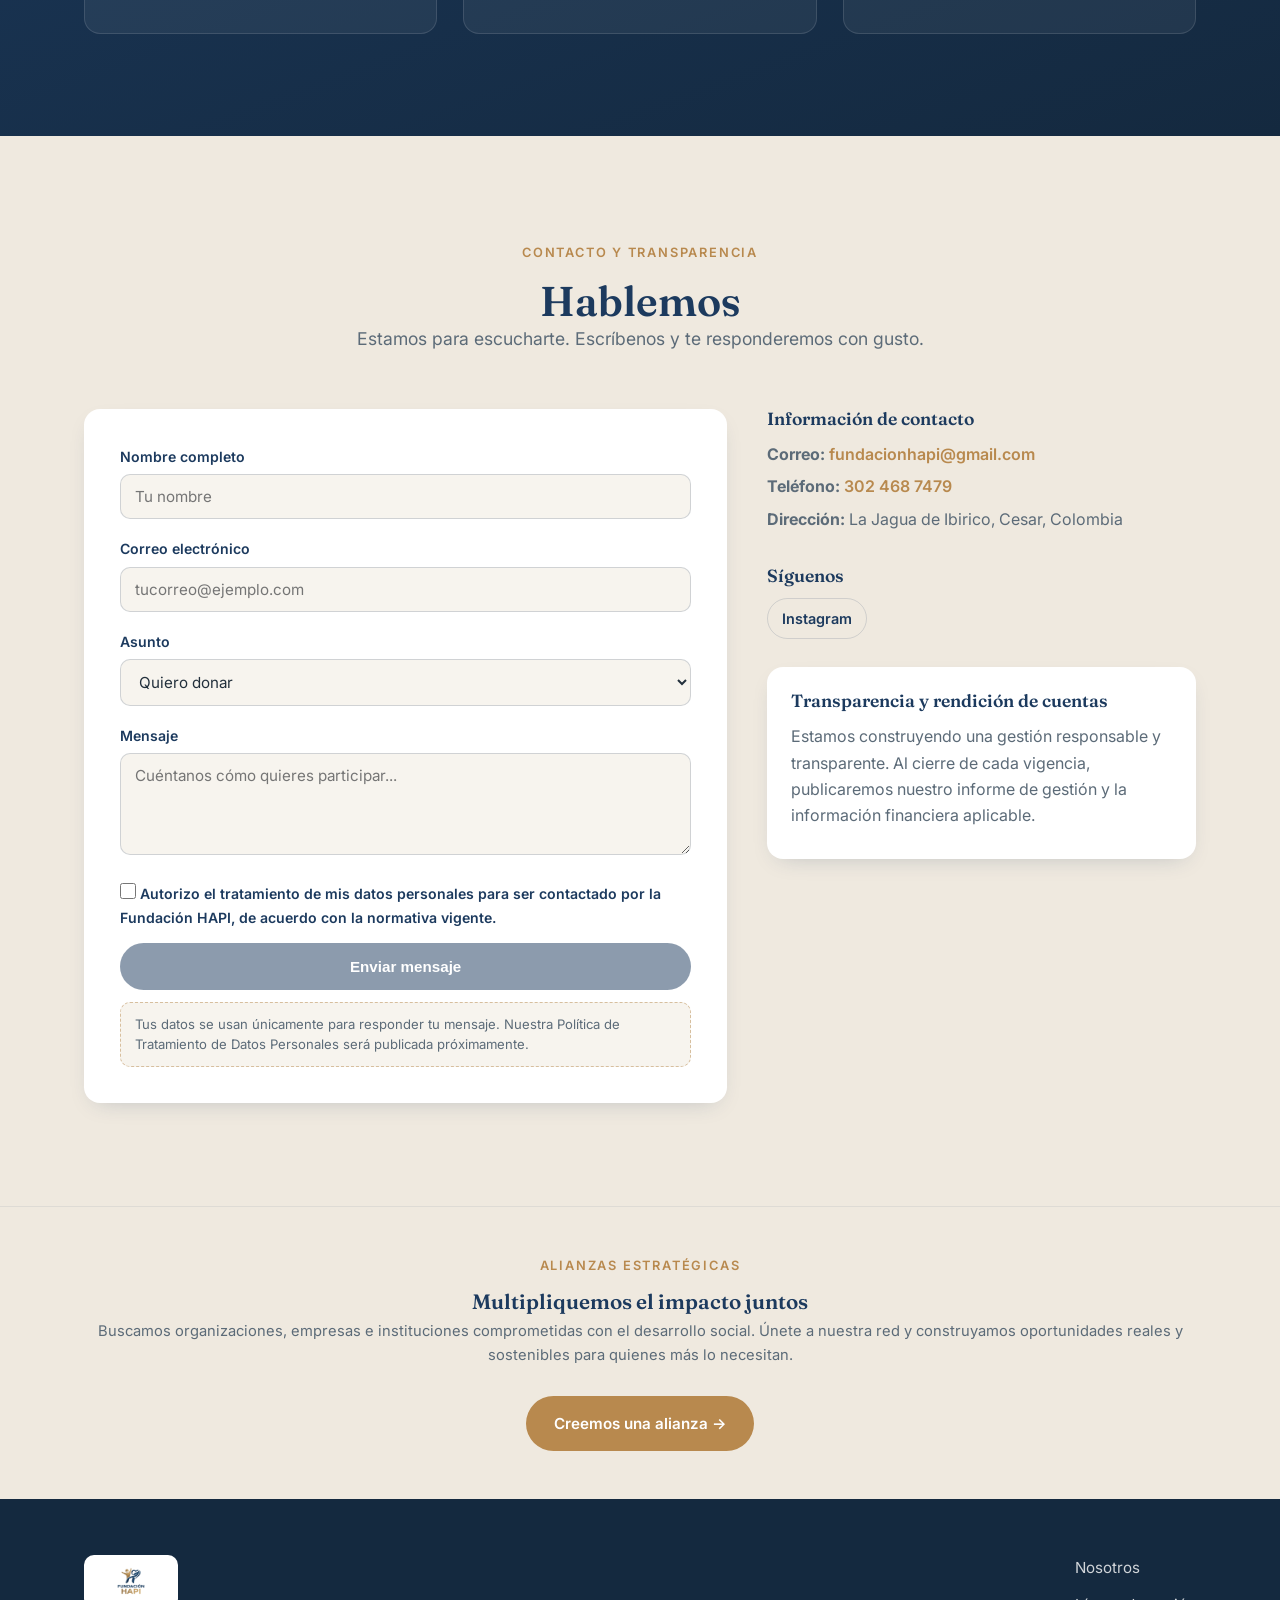
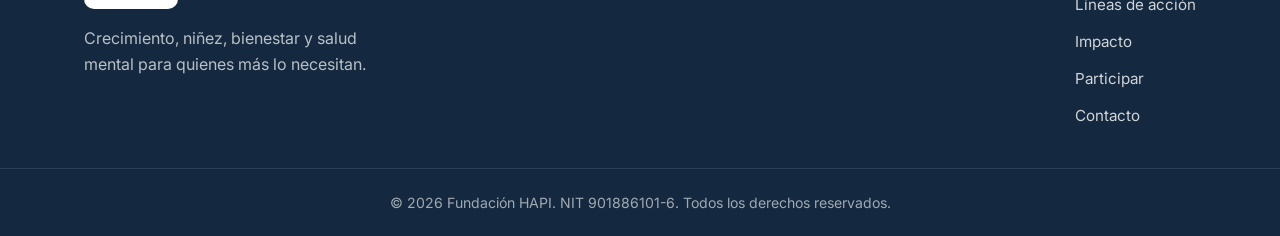
==== commit c9999001: "Menu: Aliados al final, despues de Contacto" ====
--- a/index.html
+++ b/index.html
@@ -27,9 +27,9 @@
           <li><a href="#nosotros">Nosotros</a></li>
           <li><a href="#lineas">Líneas de acción</a></li>
           <li><a href="#impacto">Impacto</a></li>
-          <li><a href="#aliados">Aliados</a></li>
           <li><a href="#participar">Participar</a></li>
           <li><a href="#contacto">Contacto</a></li>
+          <li><a href="#aliados">Aliados</a></li>
           <li><a href="#participar" class="btn btn-gold btn-sm">Donar</a></li>
         </ul>
       </nav>
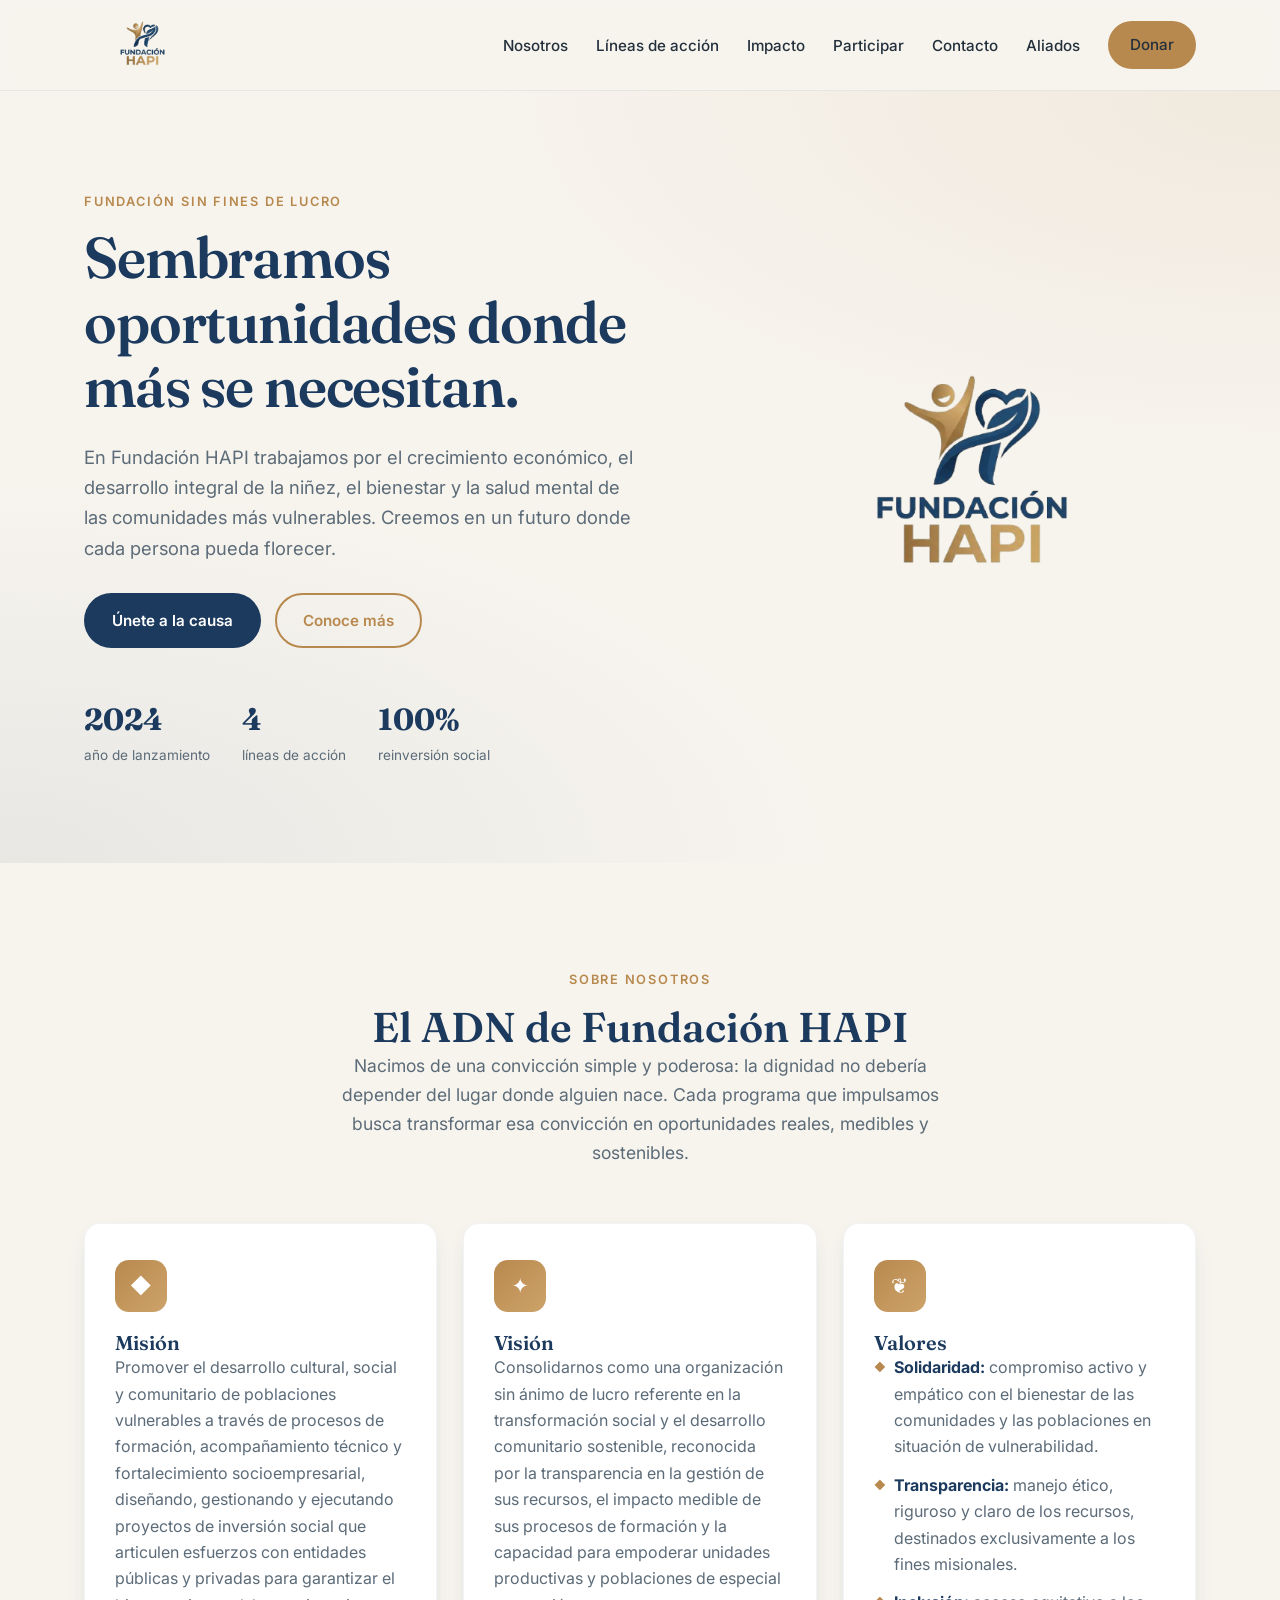
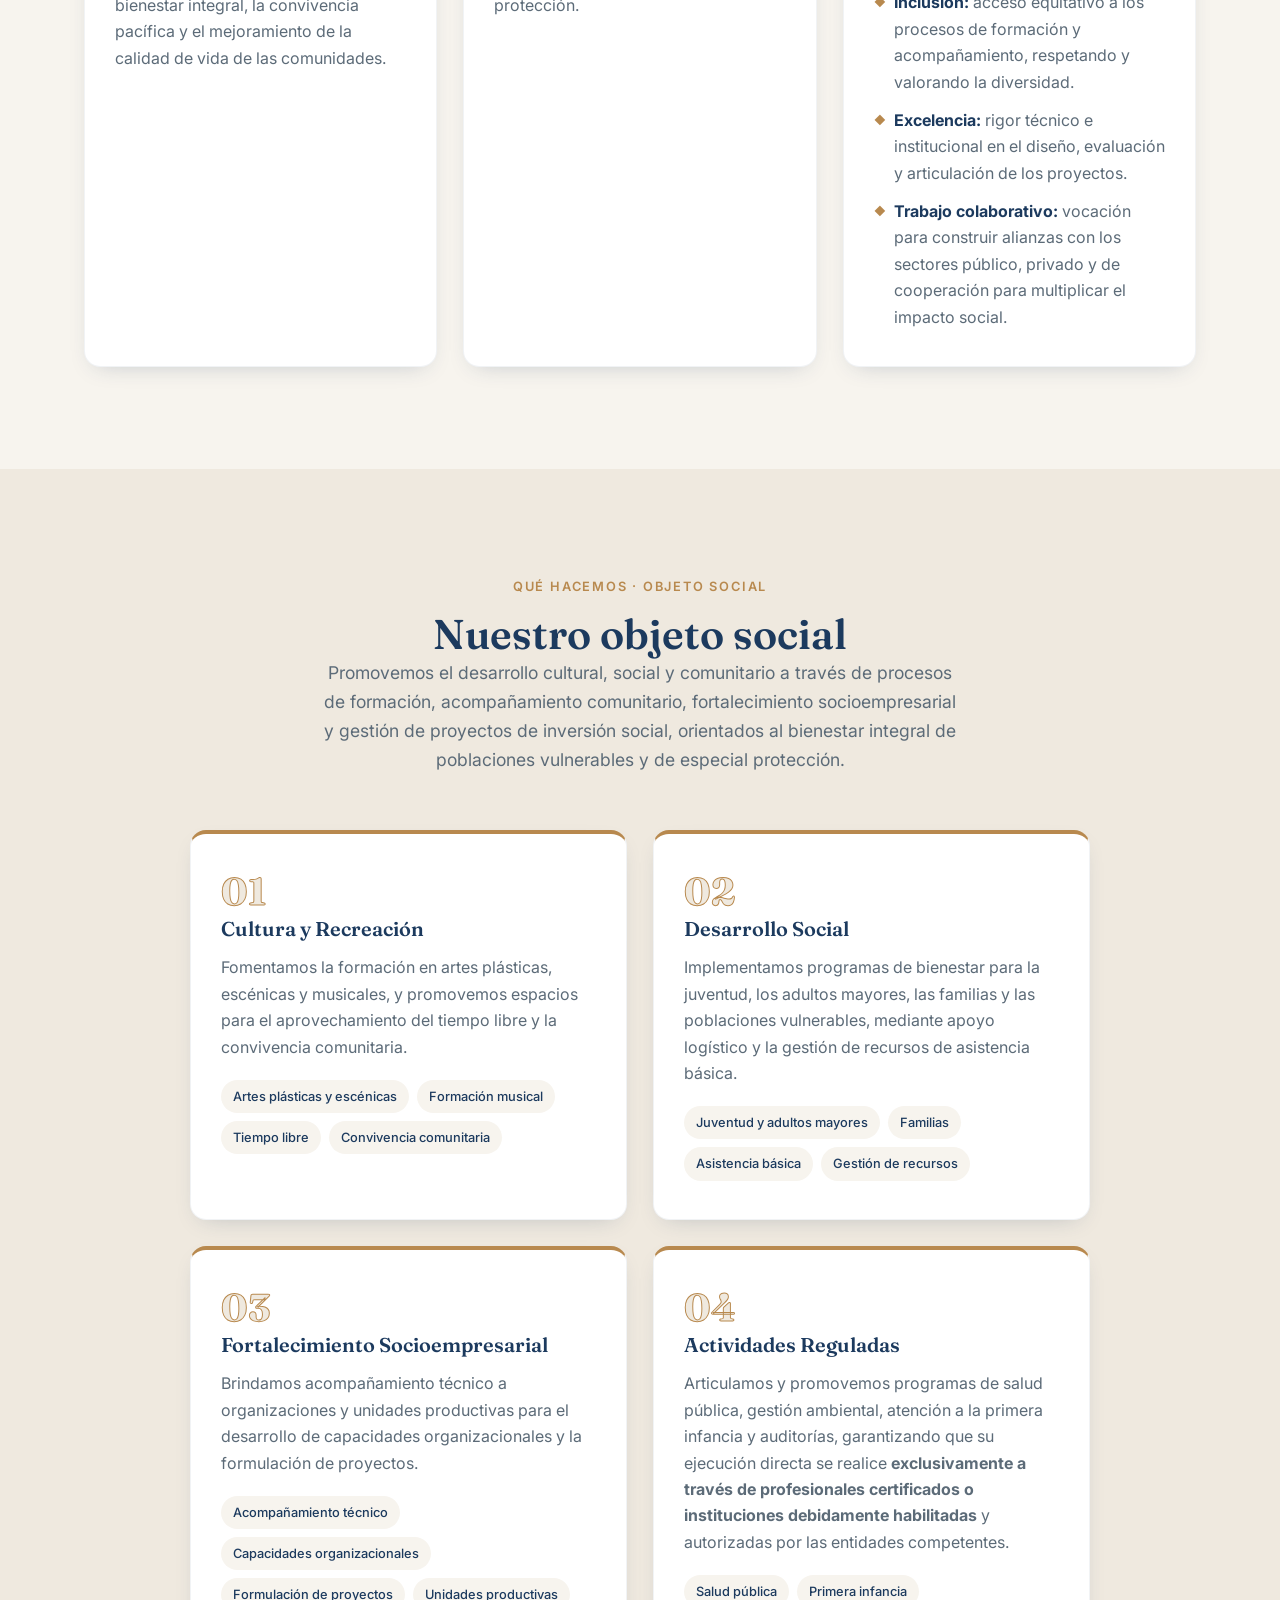
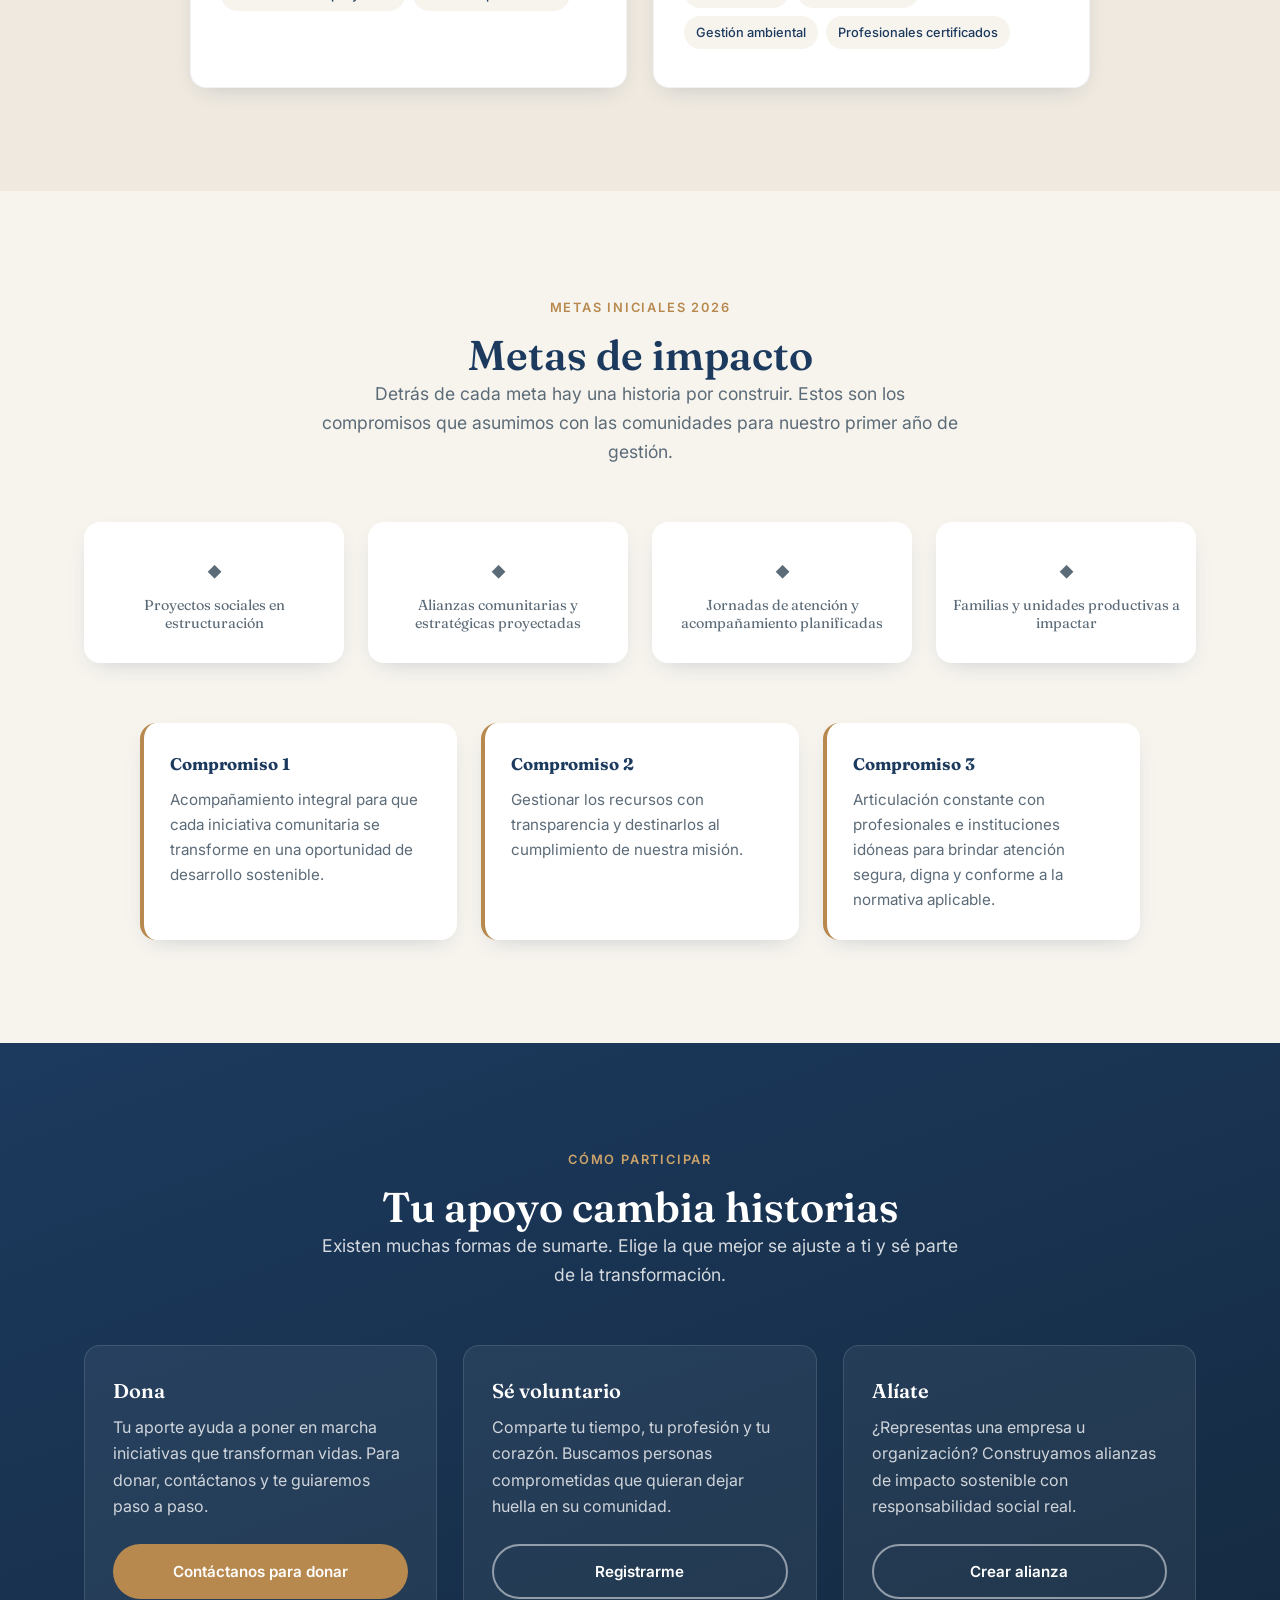
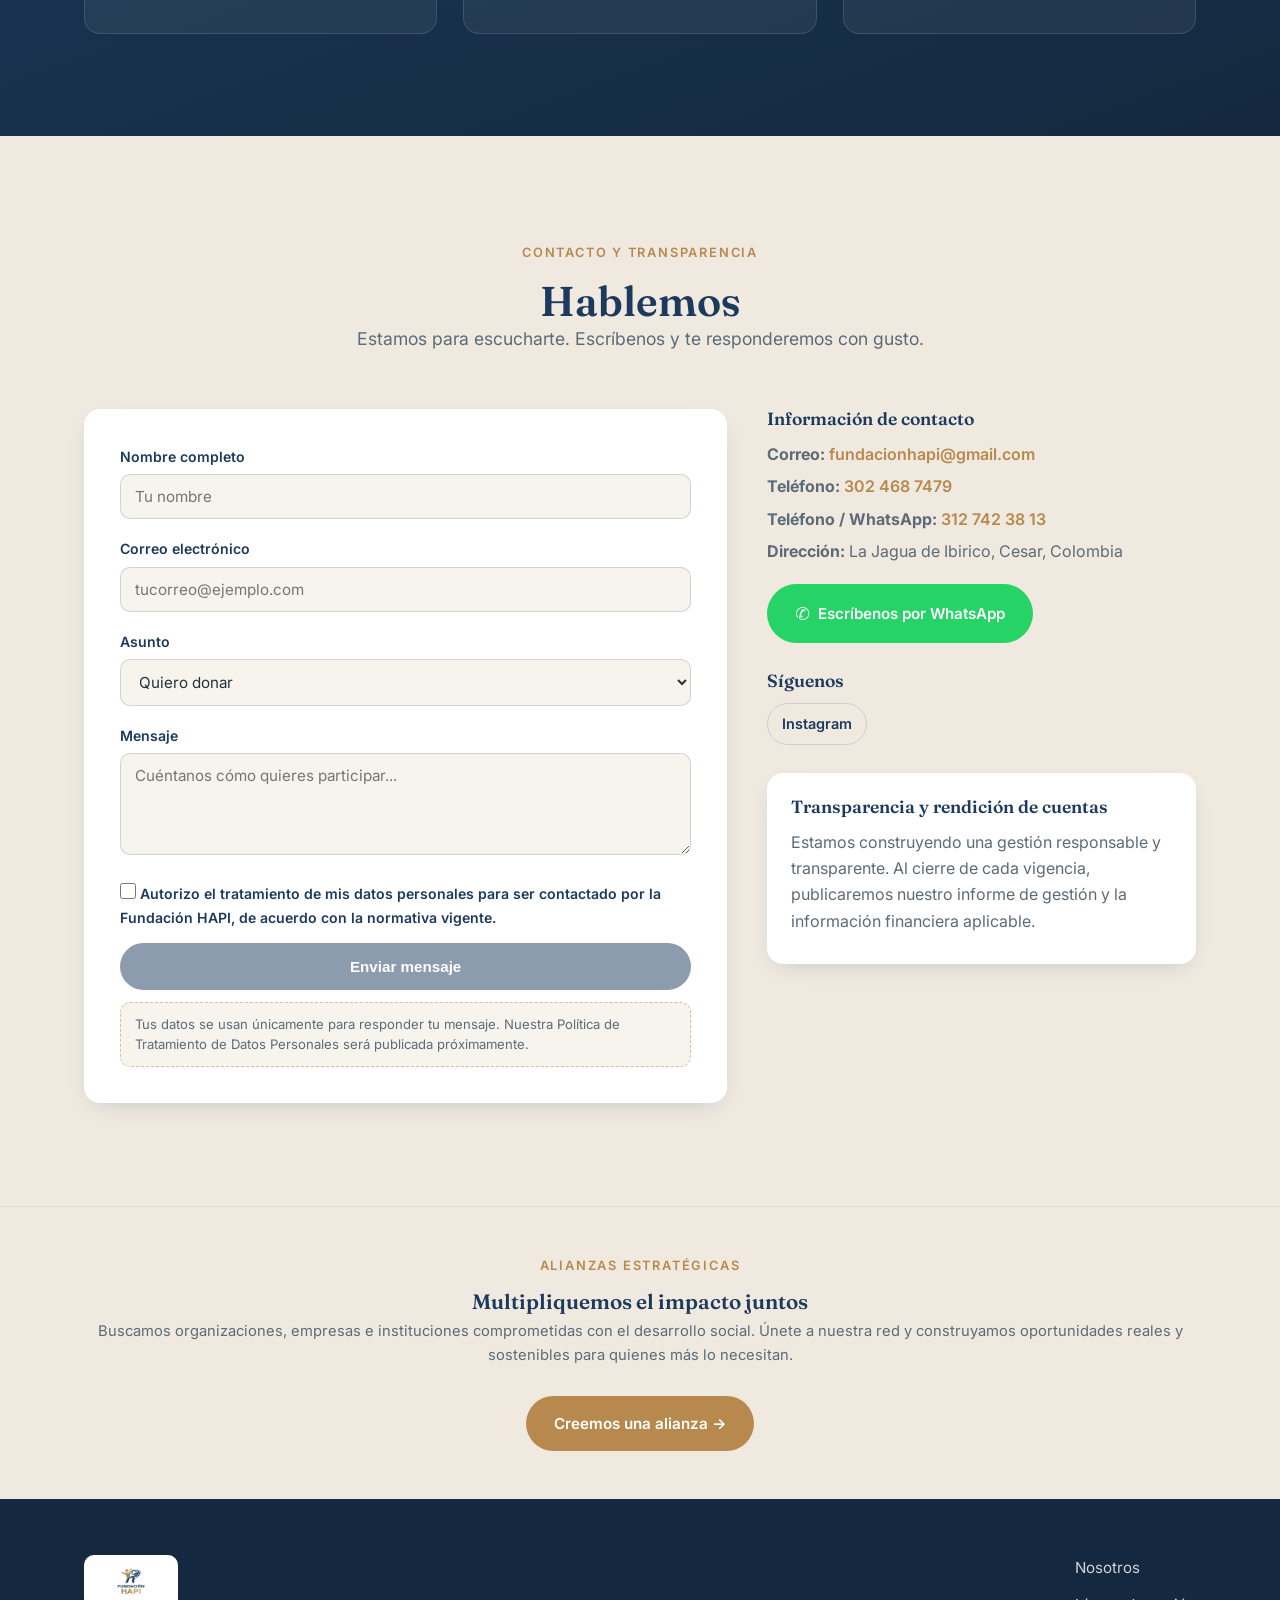
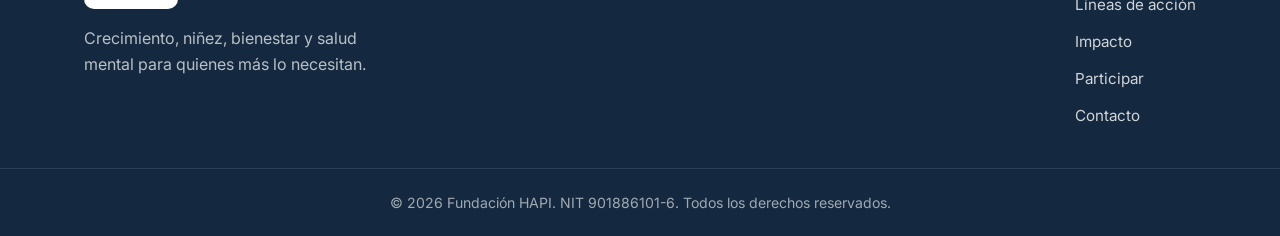
==== commit 6c045b9c: "Contacto: numero adicional 312 742 38 13 y boton de WhatsApp" ====
--- a/index.html
+++ b/index.html
@@ -334,7 +334,11 @@
             <h3>Información de contacto</h3>
             <p><strong>Correo:</strong> <a href="mailto:fundacionhapi@gmail.com" class="link-gold">fundacionhapi@gmail.com</a></p>
             <p><strong>Teléfono:</strong> <a href="tel:+573024687479" class="link-gold">302 468 7479</a></p>
+            <p><strong>Teléfono / WhatsApp:</strong> <a href="tel:+573127423813" class="link-gold">312 742 38 13</a></p>
             <p><strong>Dirección:</strong> La Jagua de Ibirico, Cesar, Colombia</p>
+            <a href="https://wa.me/573127423813?text=Hola%2C%20quiero%20m%C3%A1s%20informaci%C3%B3n%20sobre%20la%20Fundaci%C3%B3n%20HAPI" target="_blank" rel="noopener" class="btn btn-whatsapp">
+              <span class="wa-icon" aria-hidden="true">✆</span> Escríbenos por WhatsApp
+            </a>
           </div>
           <div class="info-block">
             <h3>Síguenos</h3>
--- a/styles.css
+++ b/styles.css
@@ -62,6 +62,9 @@
 .btn-outline-light:hover { background: rgba(255,255,255,0.1); border-color: #fff; }
 .btn-outline-gold { background: transparent; color: var(--gold); border-color: var(--gold); }
 .btn-outline-gold:hover { background: rgba(184,137,78,0.1); border-color: var(--gold-light); color: var(--gold-light); }
+.btn-whatsapp { background: #25d366; color: #fff; margin-top: 14px; }
+.btn-whatsapp:hover { background: #1ebe5b; box-shadow: var(--shadow-sm); }
+.wa-icon { font-size: 1.1rem; }
 
 /* ===== Header ===== */
 .site-header {
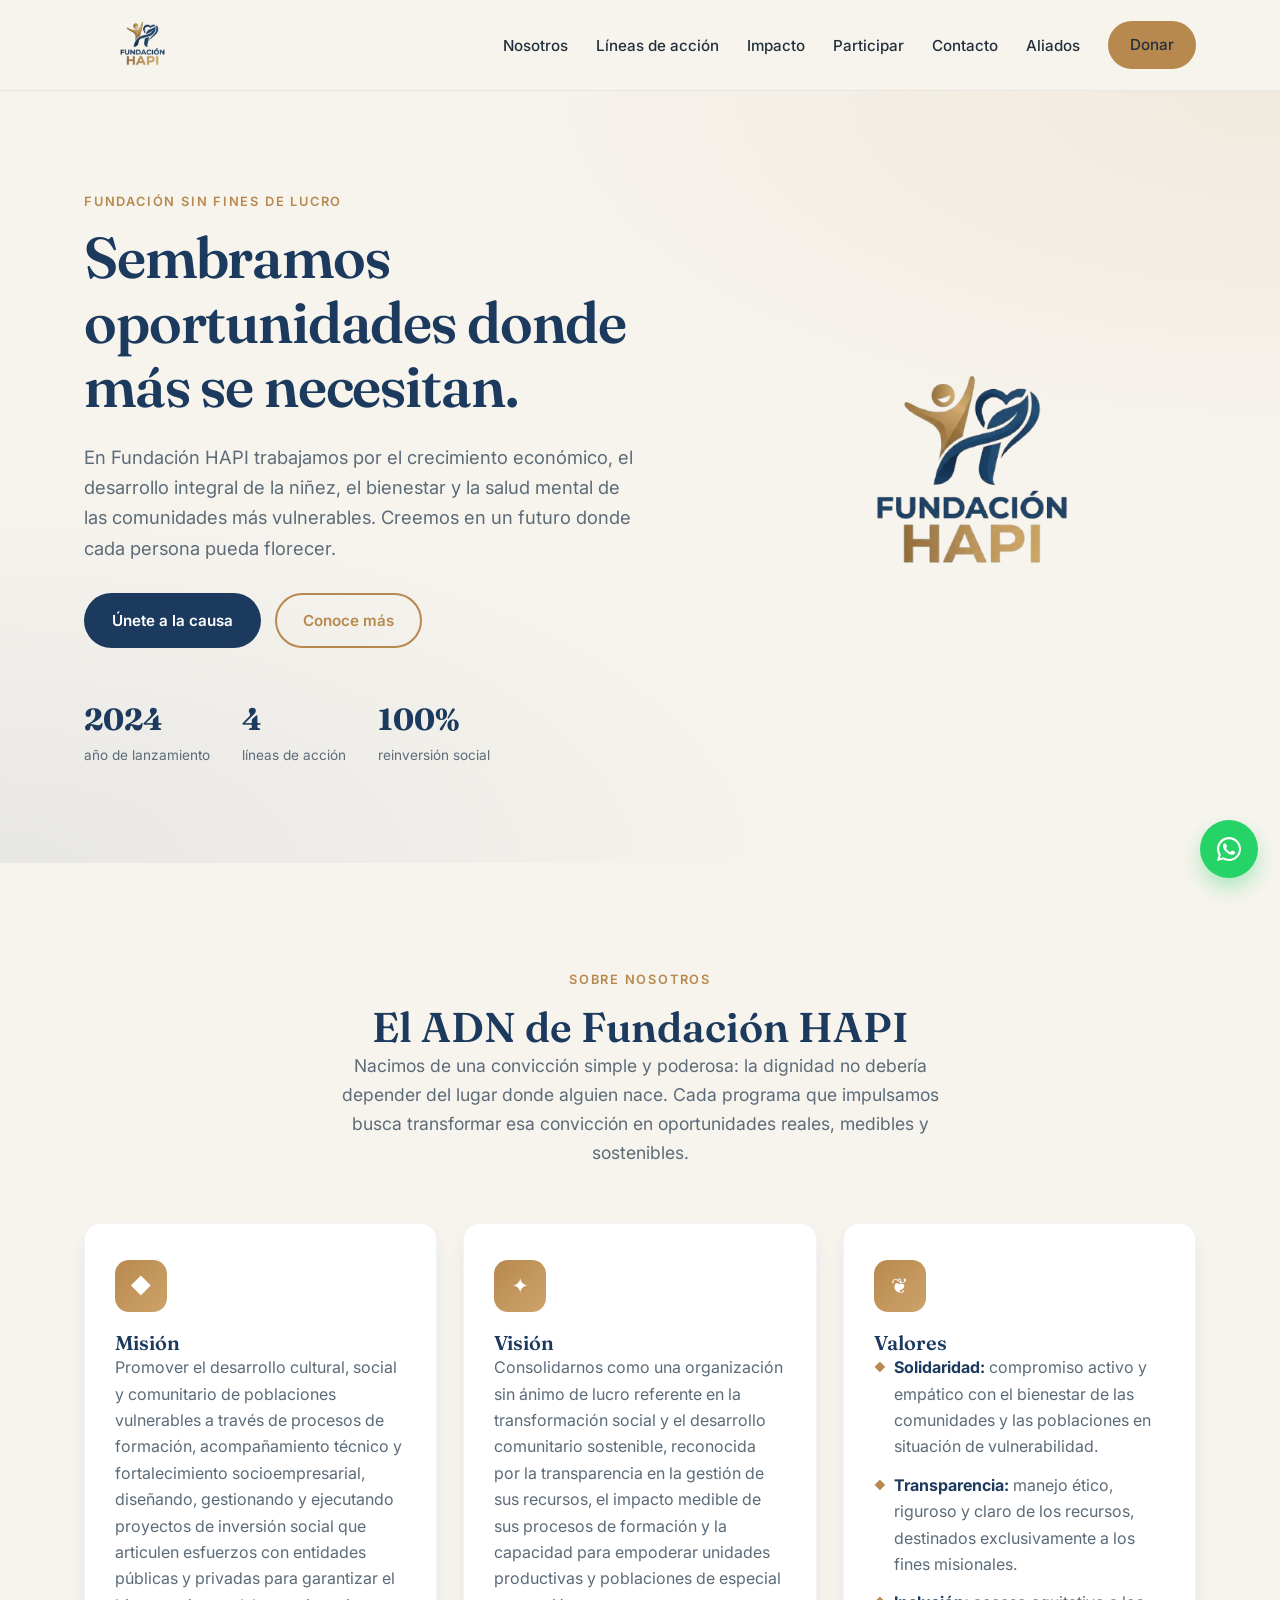
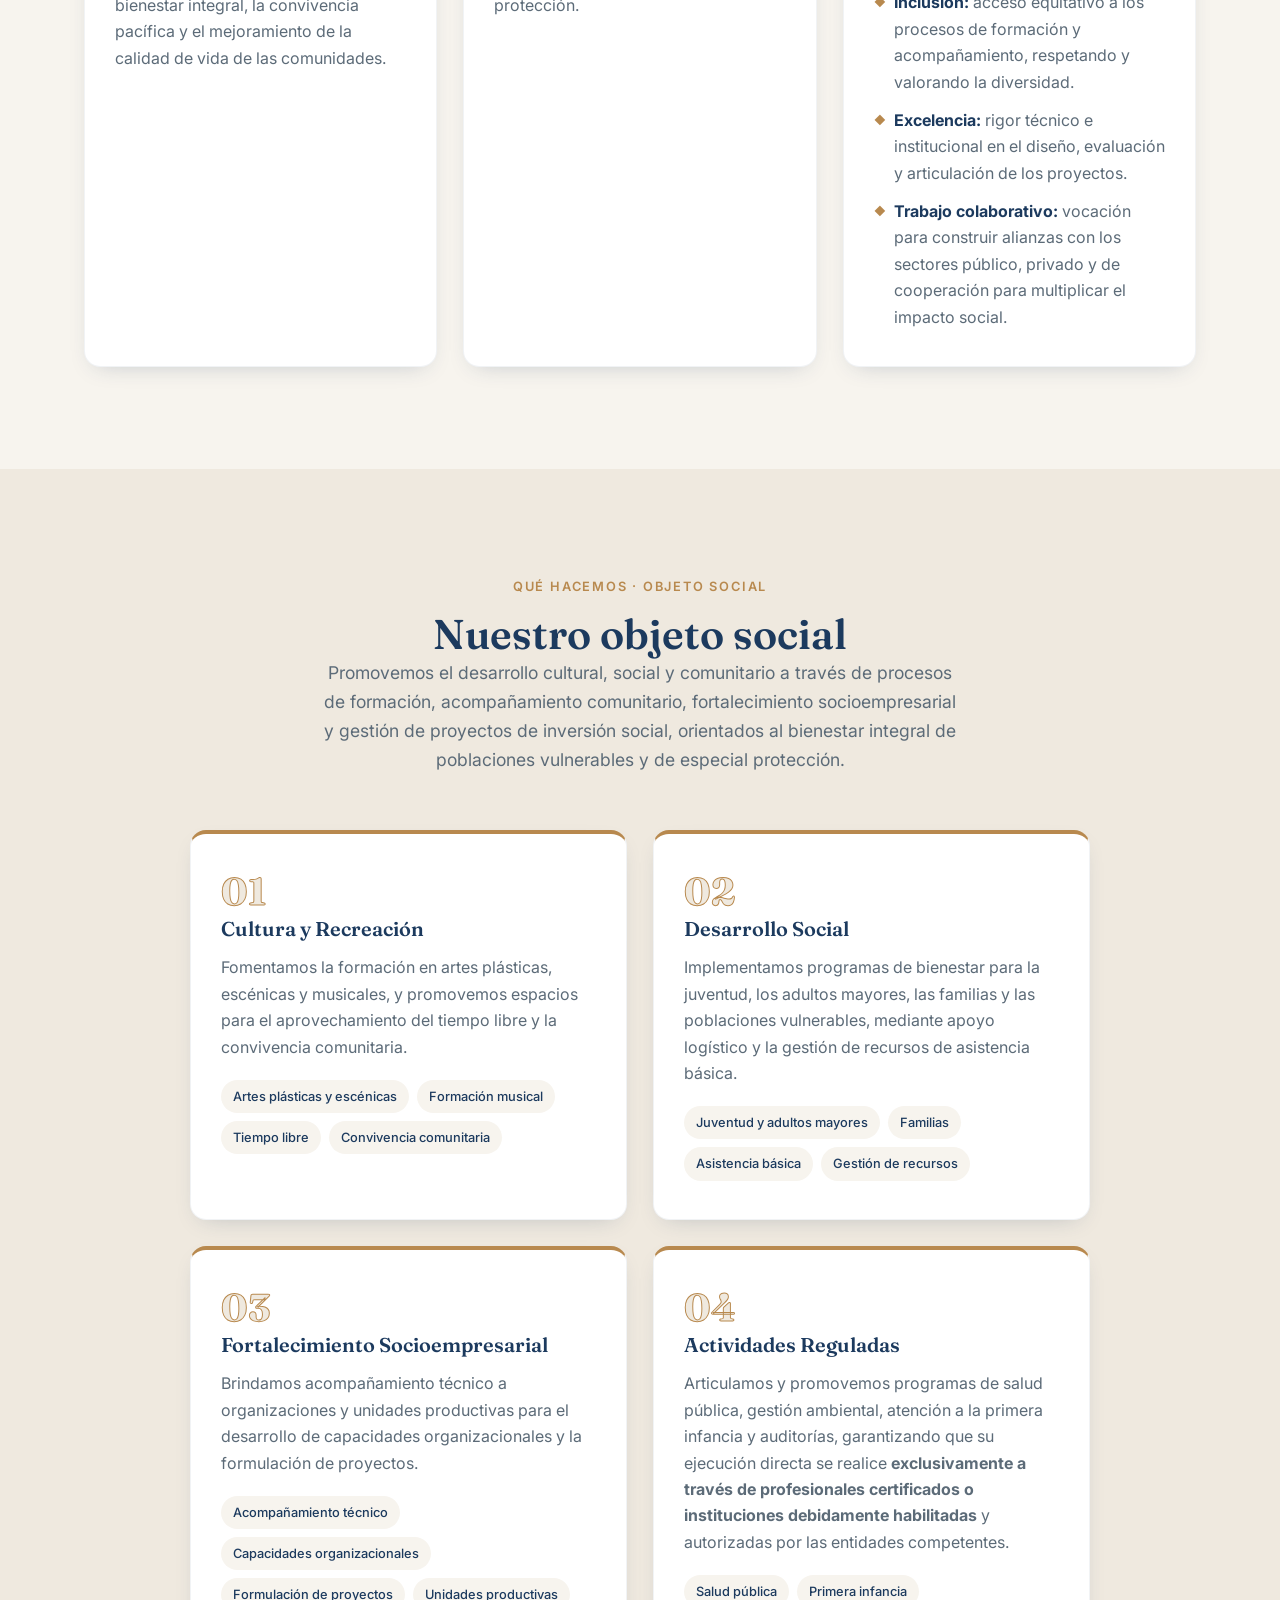
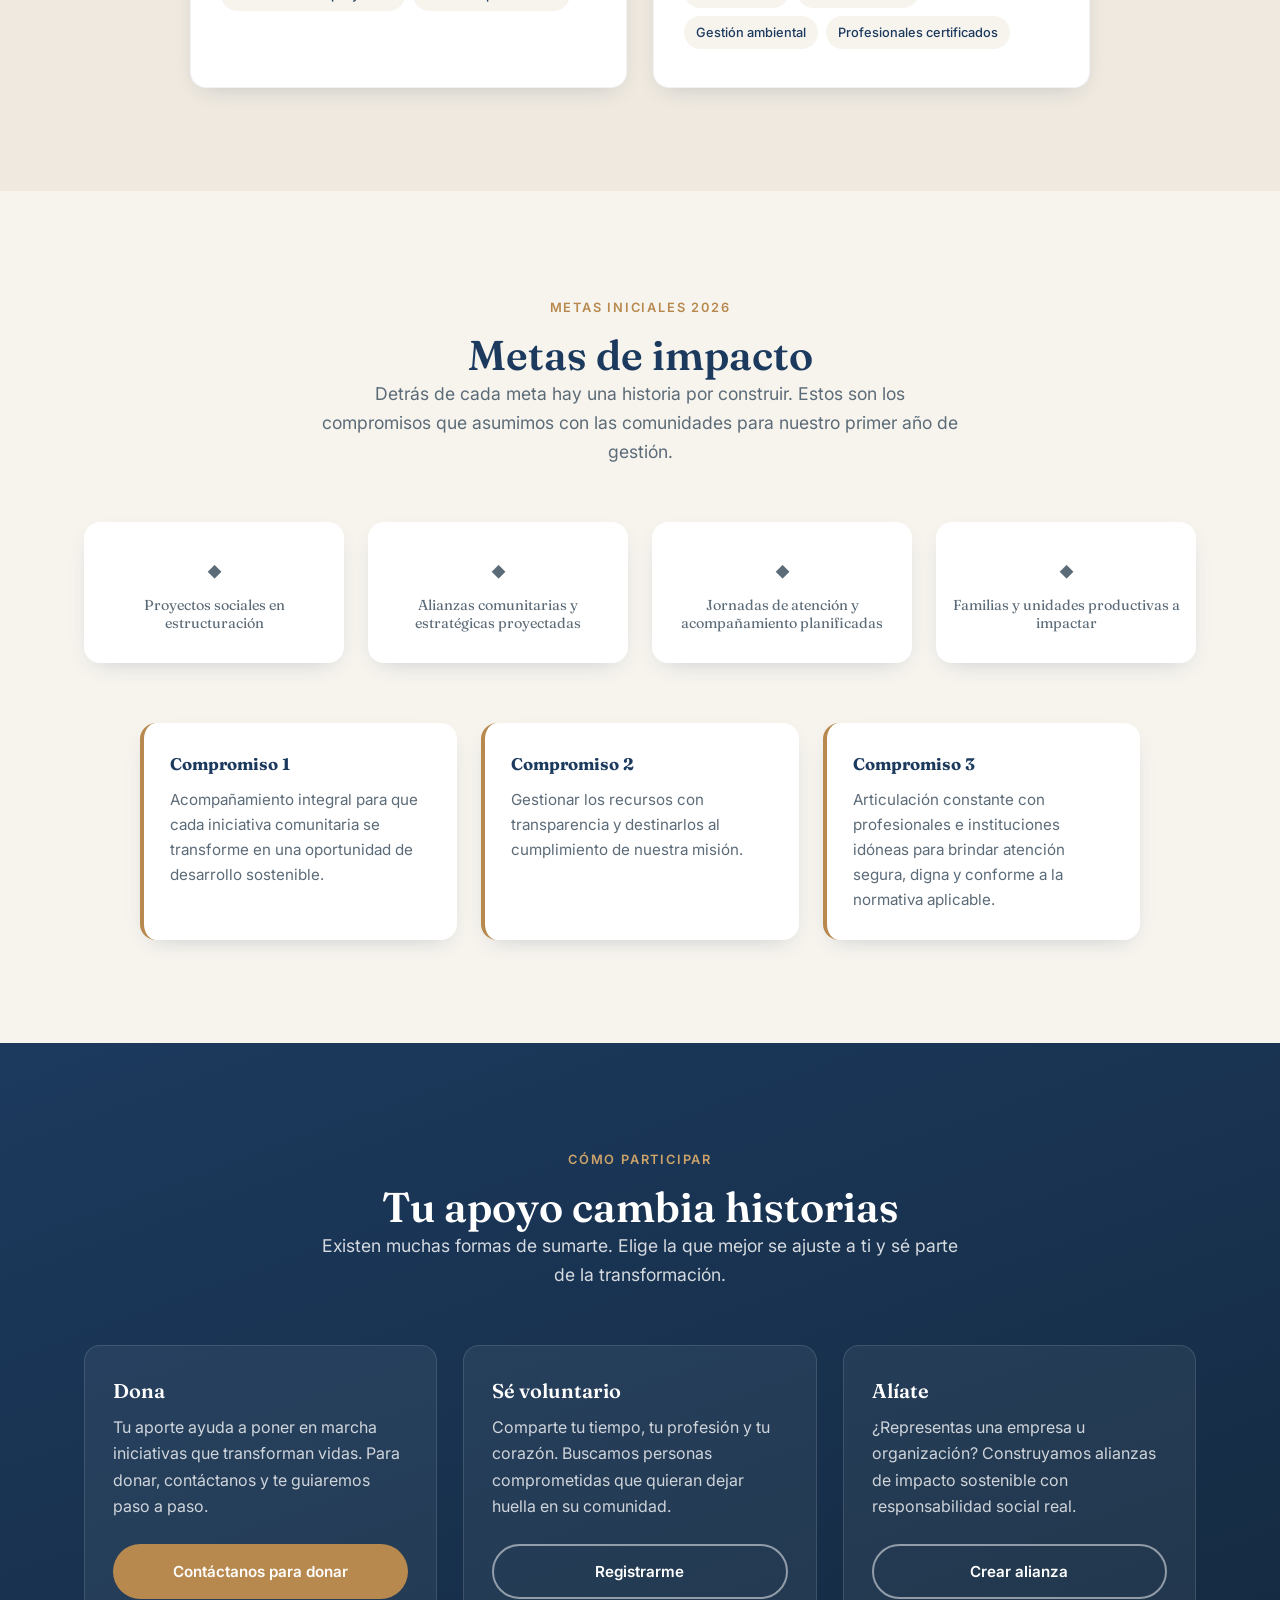
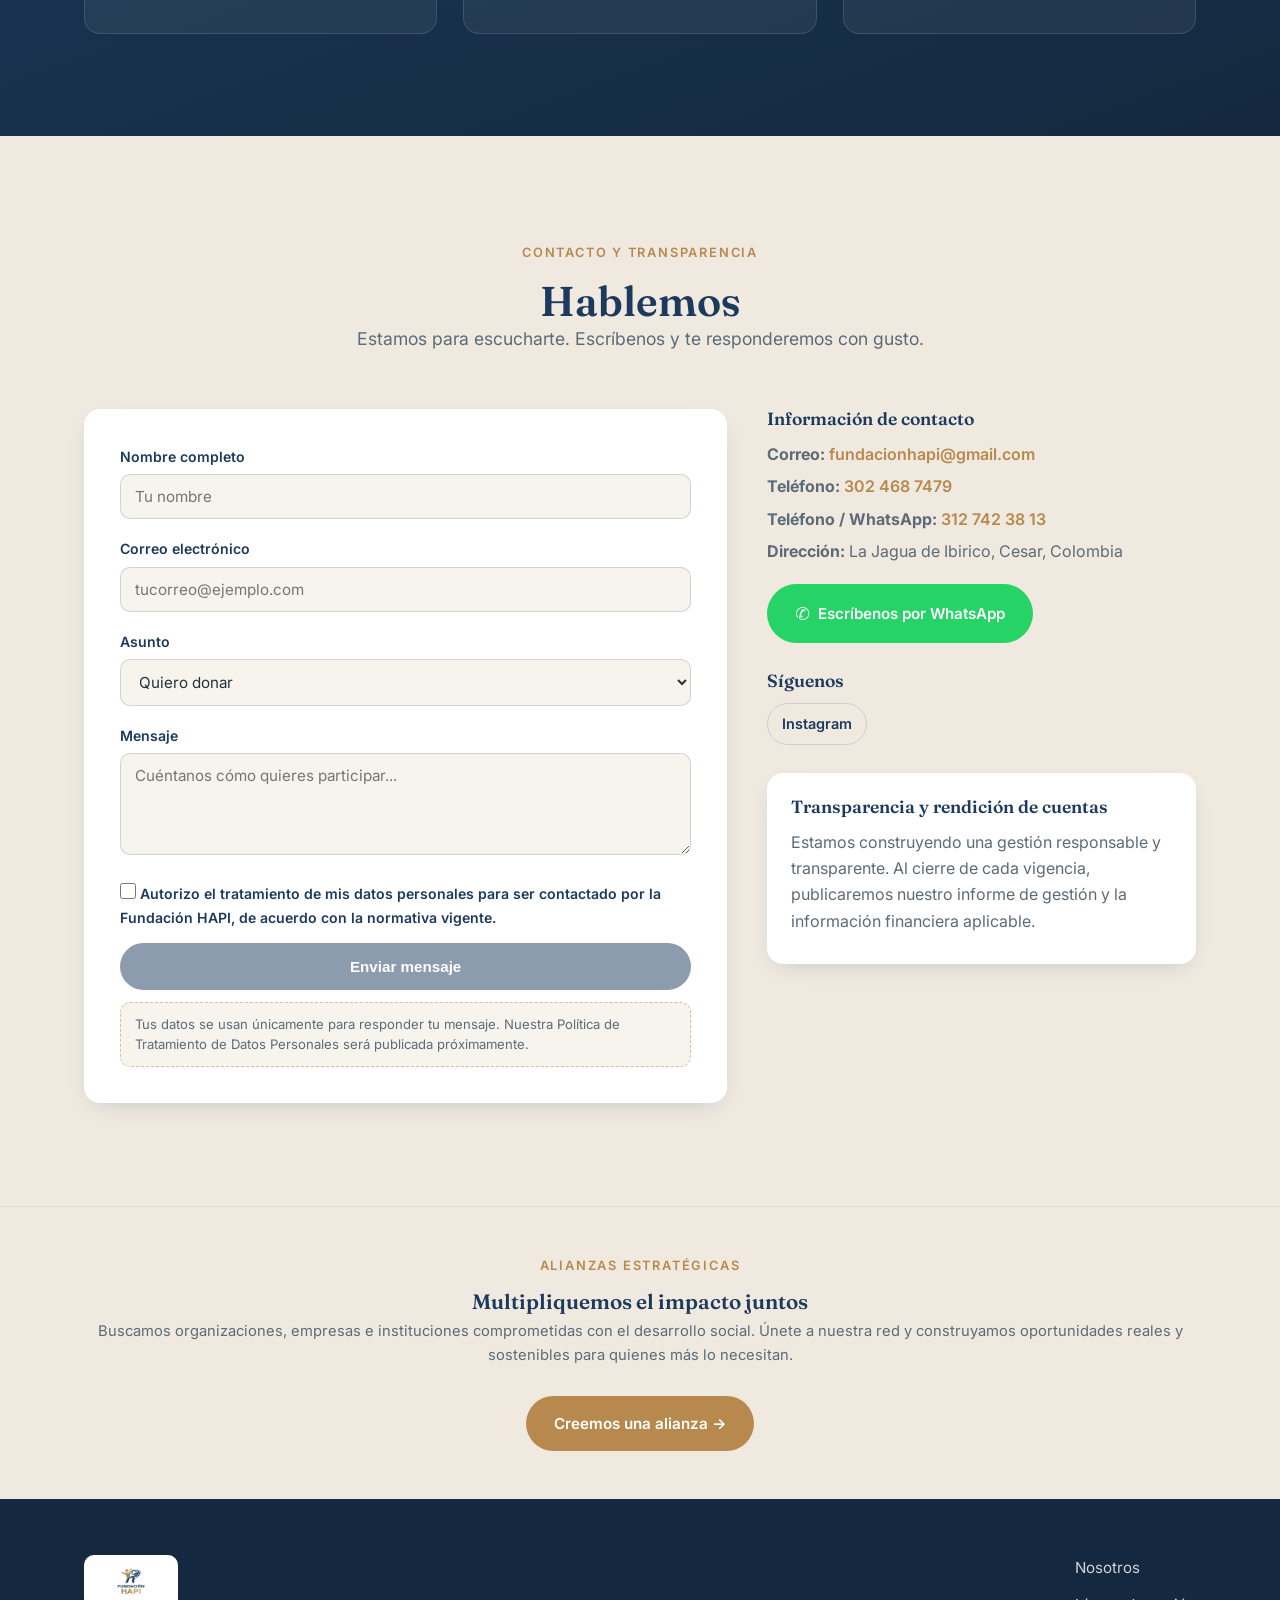
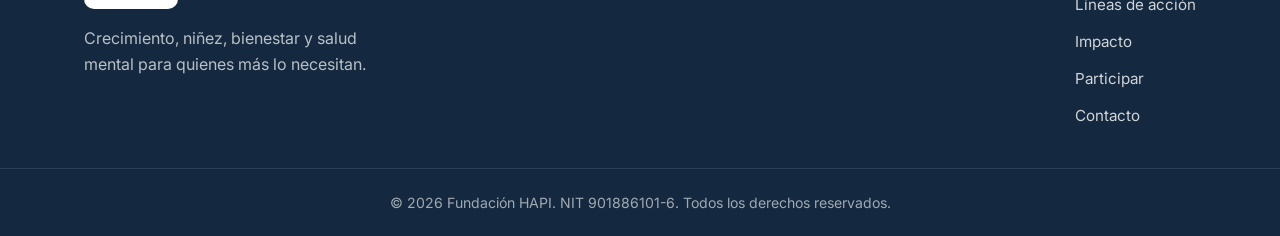
==== commit ecffdf43: "Boton flotante de WhatsApp en todo el sitio" ====
--- a/index.html
+++ b/index.html
@@ -422,6 +422,13 @@
     </div>
   </footer>
 
+  <!-- Botón flotante de WhatsApp -->
+  <a href="https://wa.me/573127423813?text=Hola%2C%20quiero%20m%C3%A1s%20informaci%C3%B3n%20sobre%20la%20Fundaci%C3%B3n%20HAPI" target="_blank" rel="noopener" class="wa-float" aria-label="Escríbenos por WhatsApp">
+    <svg viewBox="0 0 32 32" width="30" height="30" fill="currentColor" aria-hidden="true">
+      <path d="M16.003 3.2c-7.06 0-12.8 5.74-12.8 12.8 0 2.257.59 4.462 1.712 6.4L3.2 28.8l6.56-1.712a12.74 12.74 0 0 0 6.243 1.592h.005c7.06 0 12.8-5.74 12.8-12.8s-5.74-12.8-12.8-12.8zm0 23.36h-.004a10.54 10.54 0 0 1-5.37-1.47l-.385-.228-3.89 1.02 1.038-3.79-.25-.39a10.53 10.53 0 0 1-1.616-5.632c0-5.83 4.746-10.576 10.58-10.576 2.826 0 5.48 1.102 7.478 3.1a10.5 10.5 0 0 1 3.098 7.48c0 5.832-4.746 10.576-10.58 10.576zm5.8-7.92c-.318-.16-1.882-.928-2.173-1.034-.29-.106-.503-.16-.716.16-.212.318-.82 1.034-1.006 1.246-.185.212-.37.238-.688.08-.318-.16-1.343-.495-2.558-1.578-.945-.843-1.583-1.884-1.768-2.202-.185-.318-.02-.49.14-.648.144-.143.318-.37.478-.556.16-.185.212-.318.318-.53.106-.212.053-.398-.027-.556-.08-.16-.716-1.725-.98-2.362-.258-.62-.52-.535-.716-.545l-.61-.01c-.212 0-.556.08-.847.398-.29.318-1.113 1.087-1.113 2.652s1.14 3.076 1.298 3.29c.16.212 2.24 3.42 5.43 4.795.76.328 1.352.524 1.814.67.762.242 1.456.208 2.004.126.612-.09 1.882-.77 2.148-1.513.265-.744.265-1.38.185-1.513-.08-.132-.29-.212-.61-.37z"/>
+    </svg>
+  </a>
+
   <script src="script.js"></script>
 </body>
 </html>
--- a/styles.css
+++ b/styles.css
@@ -66,6 +66,17 @@
 .btn-whatsapp:hover { background: #1ebe5b; box-shadow: var(--shadow-sm); }
 .wa-icon { font-size: 1.1rem; }
 
+/* Botón flotante de WhatsApp */
+.wa-float {
+  position: fixed; right: 22px; bottom: 22px; z-index: 60;
+  width: 58px; height: 58px; border-radius: 50%;
+  background: #25d366; color: #fff; display: grid; place-items: center;
+  box-shadow: 0 10px 26px -6px rgba(37,211,102,0.6);
+  transition: transform .2s ease, box-shadow .2s ease;
+}
+.wa-float:hover { transform: scale(1.08); box-shadow: 0 14px 32px -6px rgba(37,211,102,0.7); }
+@media (max-width: 640px) { .wa-float { right: 16px; bottom: 16px; width: 52px; height: 52px; } }
+
 /* ===== Header ===== */
 .site-header {
   position: sticky; top: 0; z-index: 50;
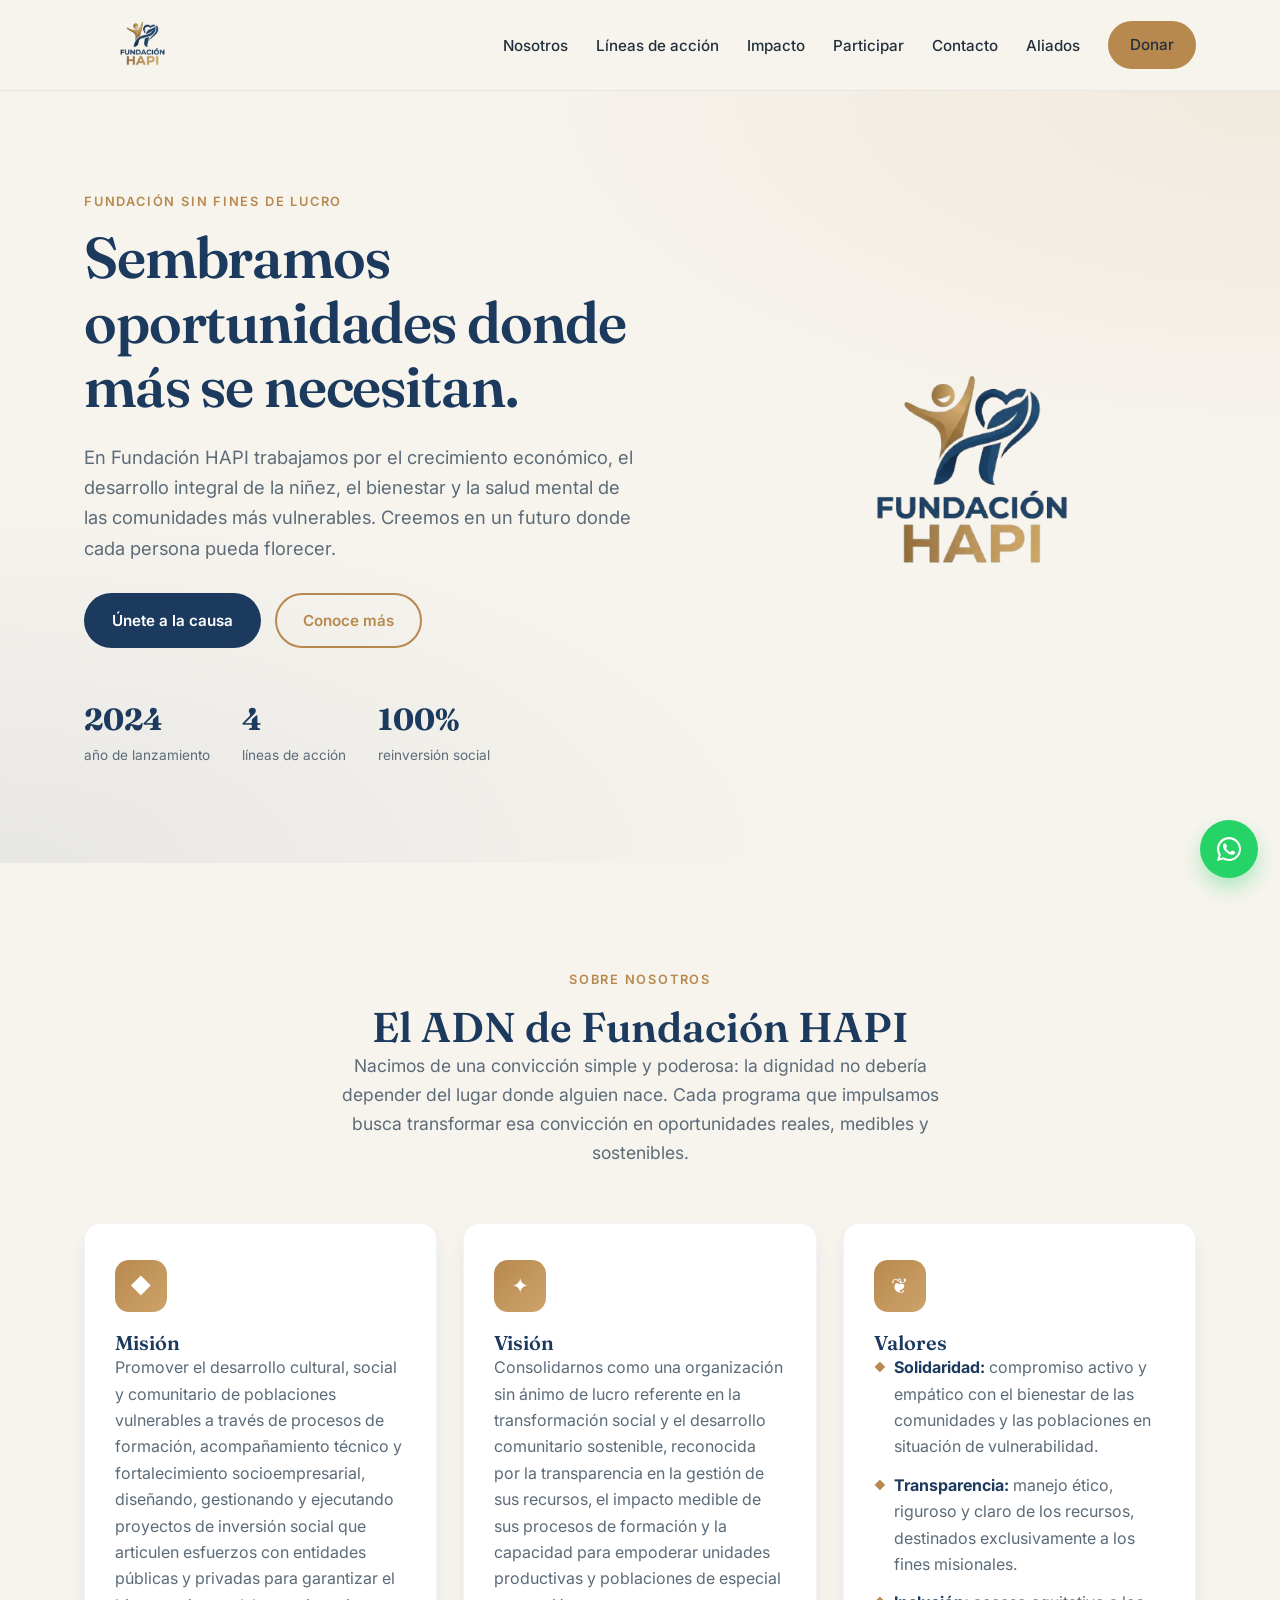
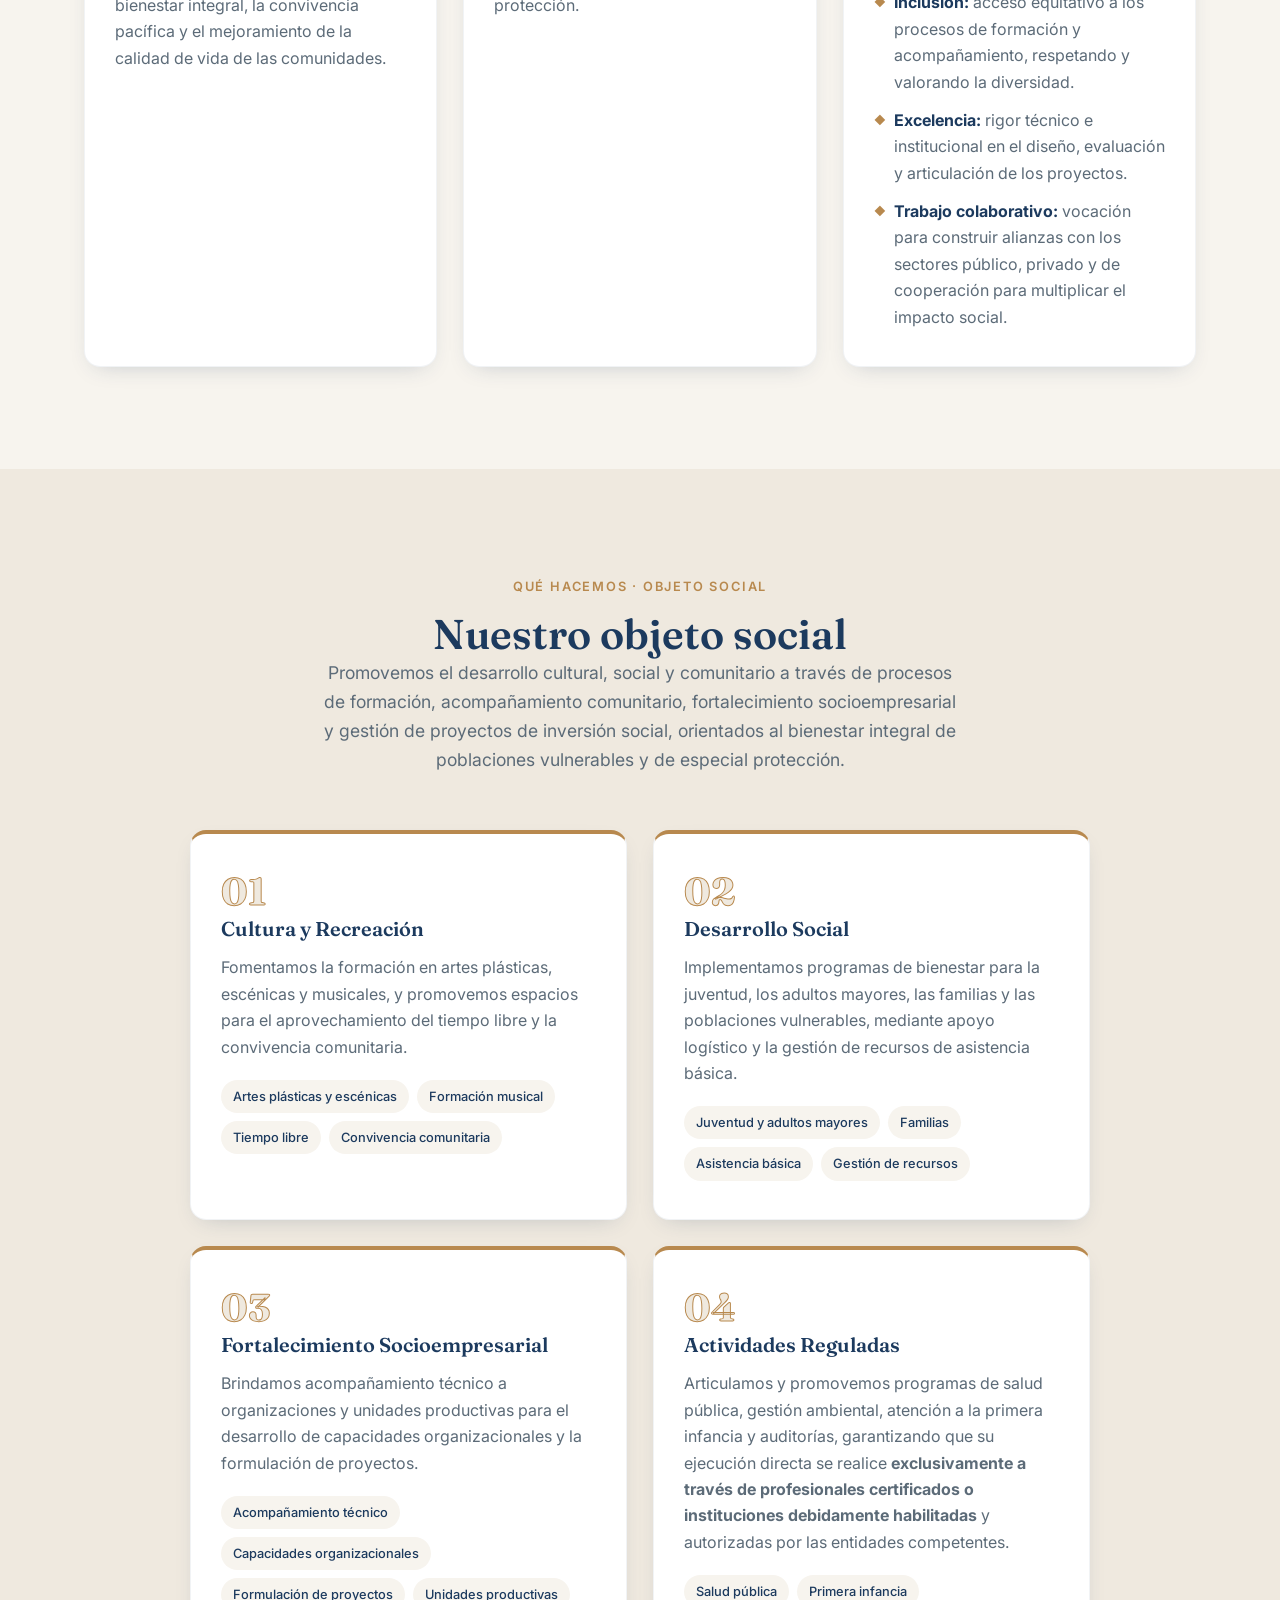
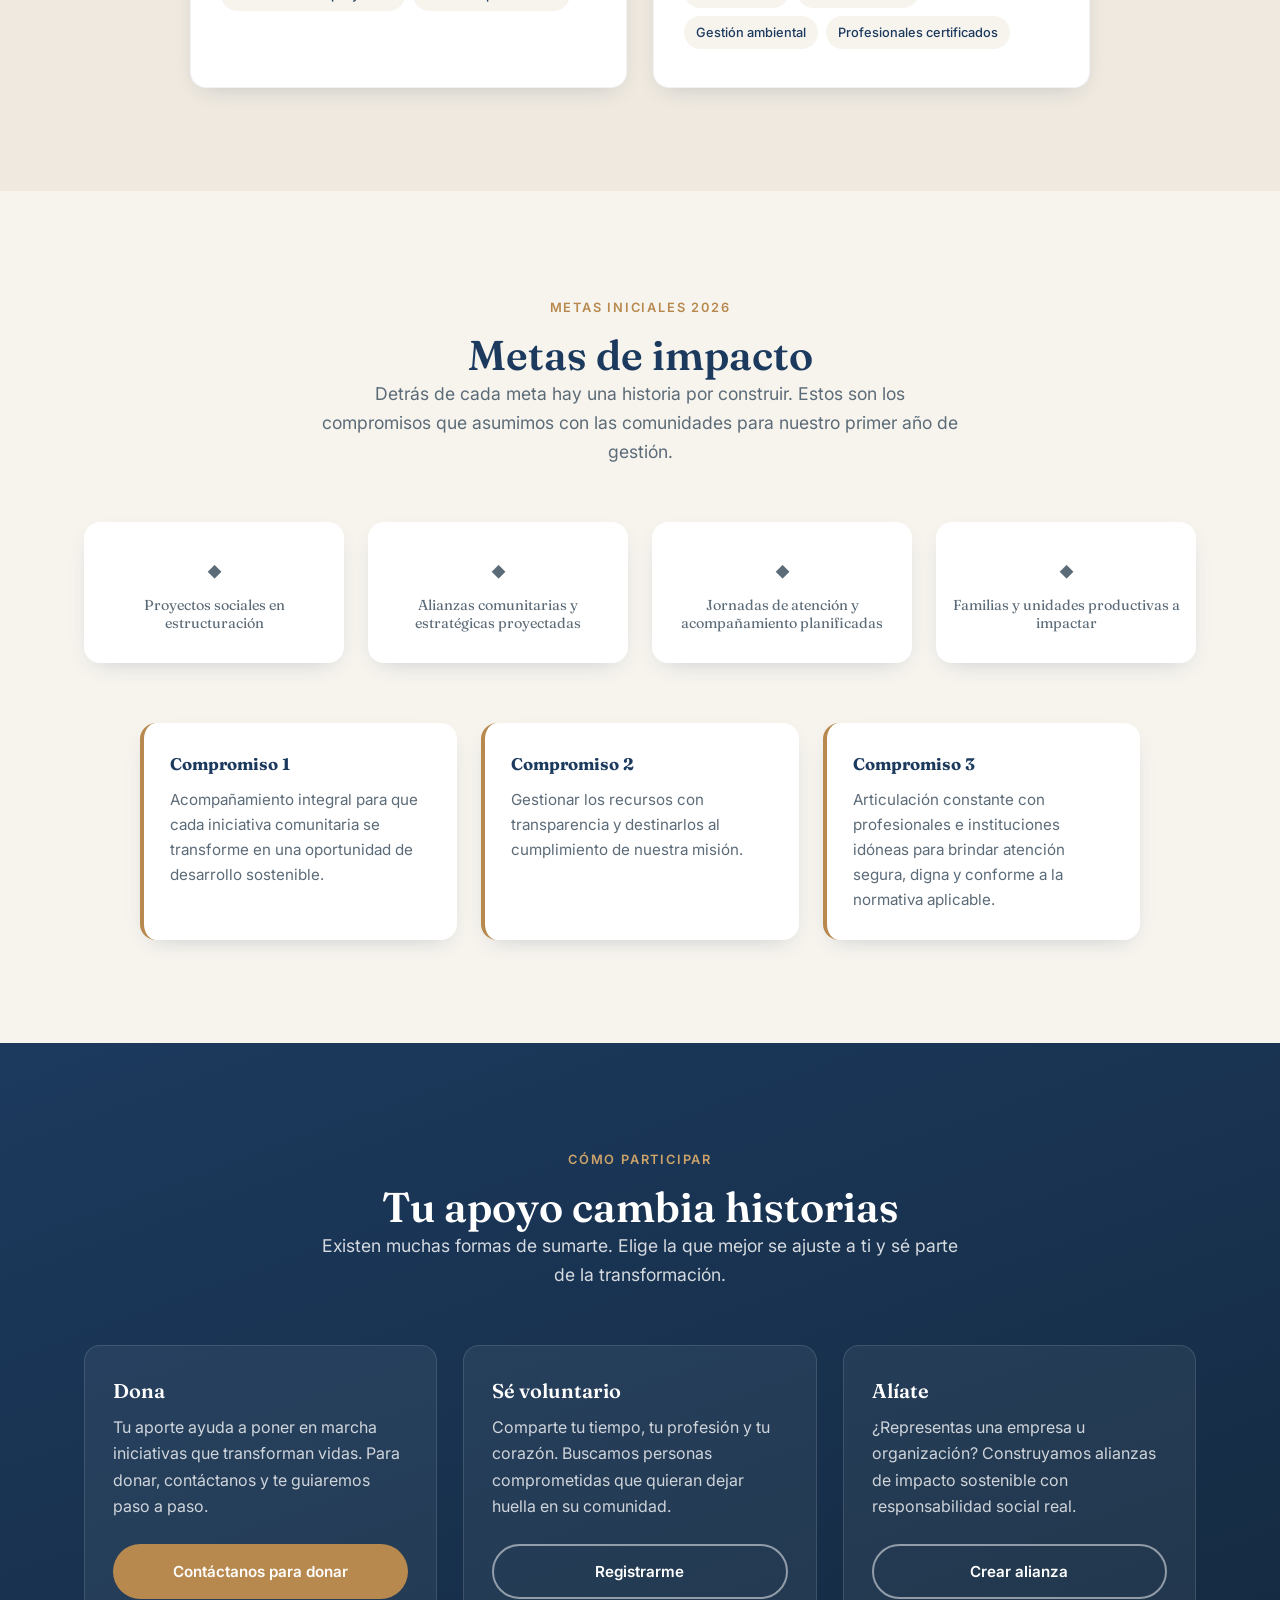
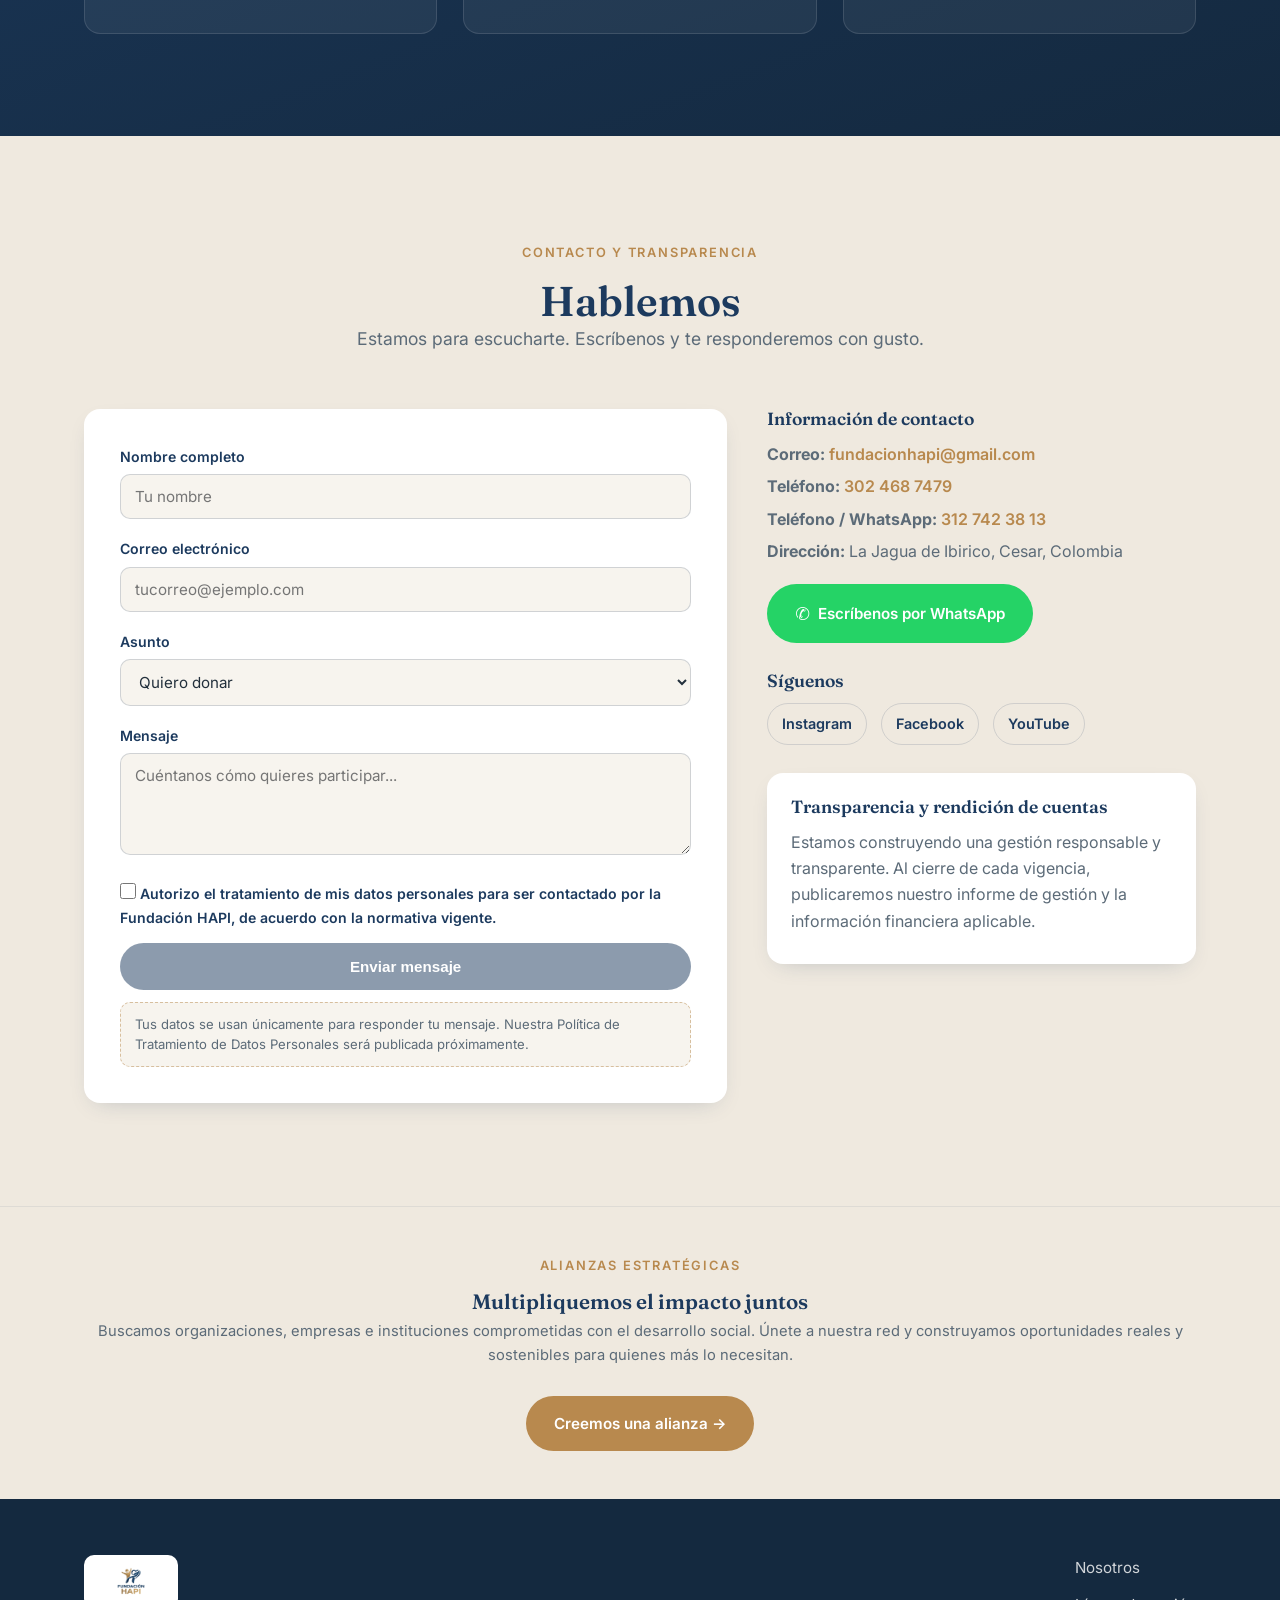
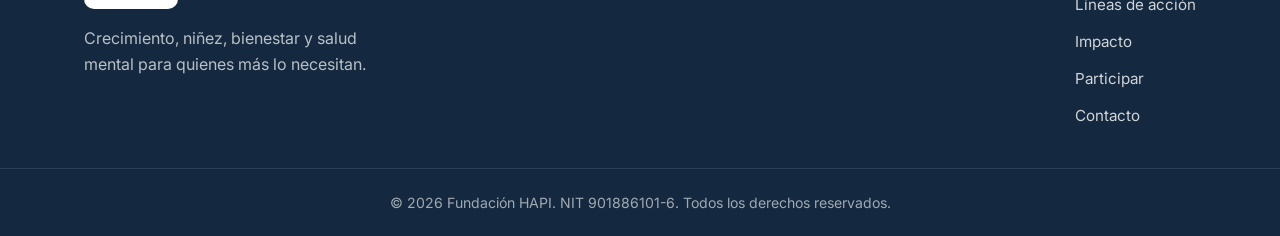
==== commit 09b0c04a: "Redes sociales: agrega Facebook y YouTube de la fundacion" ====
--- a/index.html
+++ b/index.html
@@ -344,6 +344,8 @@
             <h3>Síguenos</h3>
             <div class="social">
               <a href="https://www.instagram.com/fundacion.hapi" target="_blank" rel="noopener" aria-label="Instagram">Instagram</a>
+              <a href="https://www.facebook.com/profile.php?id=61592823474374" target="_blank" rel="noopener" aria-label="Facebook">Facebook</a>
+              <a href="https://www.youtube.com/channel/UCJoxk7t15VBaZTuo_-O_mtg" target="_blank" rel="noopener" aria-label="YouTube">YouTube</a>
             </div>
           </div>
           <div class="info-block info-transparency">
